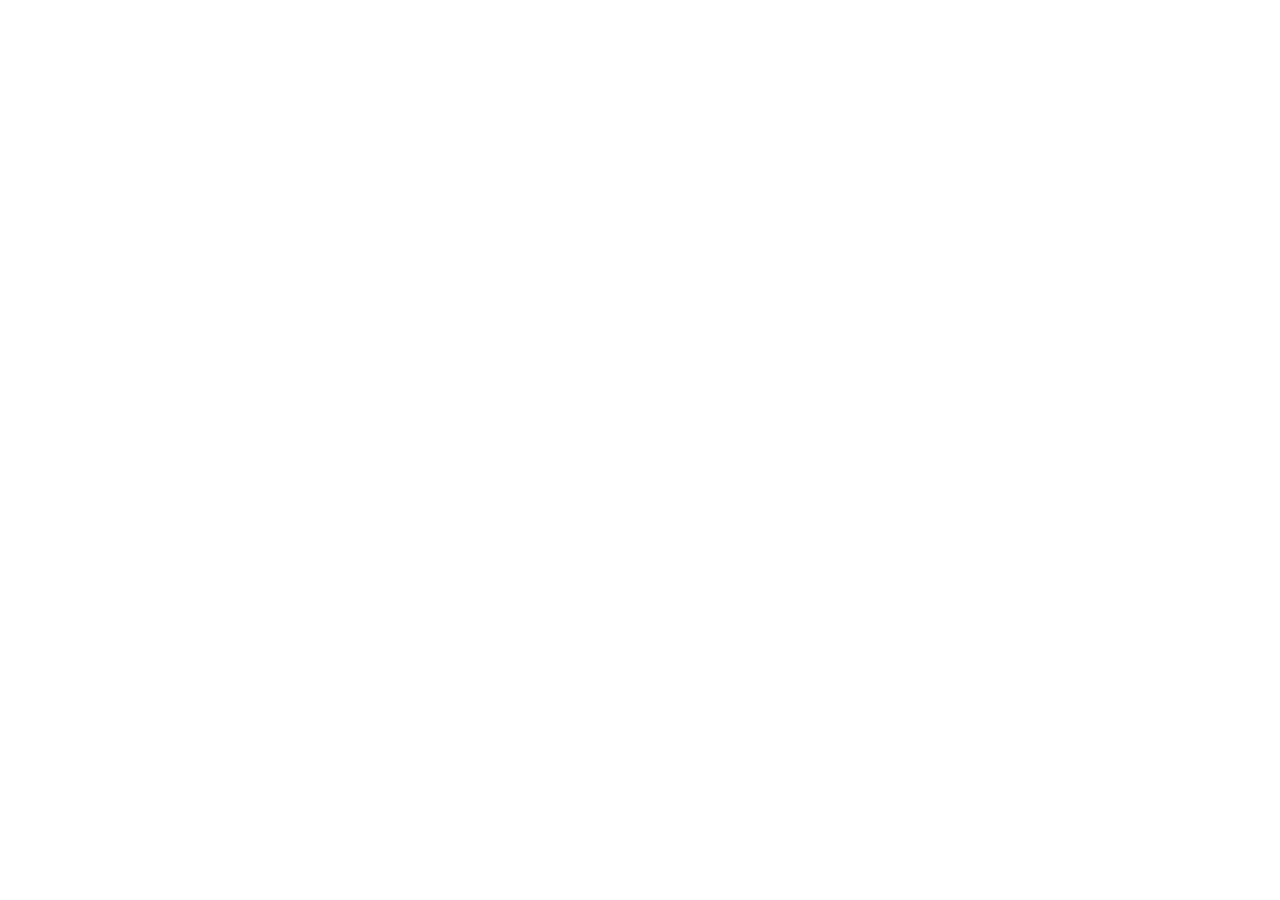
==== index.html @ 34cb283c "variable for resume" ====
<!DOCTYPE HTML>
<html>
	<head>
	<meta charset="utf-8">
	<meta http-equiv="X-UA-Compatible" content="IE=edge">
	<title>belalzahran.com</title>
	<meta name="viewport" content="width=device-width, initial-scale=1">
	<meta name="description" content="Free HTML5 Website Template by freehtml5.co" />
	<meta name="keywords" content="free website templates, free html5, free template, free bootstrap, free website template, html5, css3, mobile first, responsive" />
	<meta name="author" content="freehtml5.co" />


	<meta property="og:title" content=""/>
	<meta property="og:image" content=""/>
	<meta property="og:url" content=""/>
	<meta property="og:site_name" content=""/>
	<meta property="og:description" content=""/>
	<meta name="twitter:title" content="" />
	<meta name="twitter:image" content="" />
	<meta name="twitter:url" content="" />
	<meta name="twitter:card" content="" />

	<!-- <link href="https://fonts.googleapis.com/css?family=Work+Sans:300,400,500,700,800" rel="stylesheet">	 -->
	<link href="https://fonts.googleapis.com/css?family=Inconsolata:400,700" rel="stylesheet">
	
	<!-- Animate.css -->
	<link rel="stylesheet" href="css/animate.css">
	<!-- Icomoon Icon Fonts-->
	<link rel="stylesheet" href="css/icomoon.css">
	<!-- Bootstrap  -->
	<link rel="stylesheet" href="css/bootstrap.css">
	<!-- Flexslider  -->
	<link rel="stylesheet" href="css/flexslider.css">

	<!-- Theme style  -->
	<link rel="stylesheet" href="css/style.css">

	<!-- Modernizr JS -->
	<script src="js/modernizr-2.6.2.min.js"></script>
	<!-- FOR IE9 below -->
	<!--[if lt IE 9]>
	<script src="js/respond.min.js"></script>
	<![endif]-->

	</head>
	<body>
		
	<div class="fh5co-loader"></div>
	
	<div id="page">
	<nav class="fh5co-nav" role="navigation">
		<div class="top-menu">
			<div class="container">
				<div class="row">
					<div class="col-xs-2">
						<div id="fh5co-logo"><a href="index.html">belalzahran<span>.</span>com</a></div>
					</div>
					<div class="col-xs-10 text-right menu-1">
						<ul>
							<li class="active"><a href="index.html">Home</a></li>
							<li class="has-dropdown">
								<a href="#">Projects</a>
								<ul class="dropdown">
									<li><a href="kumonStudentTracker.html">Kumon Student Tracker</a></li>
									<li><a href="MedicineDispenser.html">Medication Dispenser</a></li>
									<li><a href="vinflash.html">Vehicle VIN Flasher</a></li>
									<li><a href="circuits.html">Breadboard Circuits</a></li>
								</ul>
							</li>



							<li><a href="Experience.html">Experience</a></li>
							<li><a href="contact.html">Contact</a></li>
							<li class="btn-cta"><a id="resume-link" href="#" target="_blank"><span>Resume</span></a></li>

								<script>
									// Dynamically set the resume link
									document.getElementById('resume-link').href = resumeLink;
								</script>
						</ul>
					</div>
				</div>
				
			</div>
		</div>
	</nav>

	<header id="fh5co-header" class="fh5co-cover js-fullheight" role="banner">
		<div class="overlay"></div>
		<div class="container">
		    <div class="row">
			<div class="col-md-8 col-md-offset-2 text-center">
			    <div class="display-t js-fullheight">
				<div class="display-tc js-fullheight animate-box" data-animate-effect="fadeIn">
				    <h1>Explore My Projects</h1>
				    <h2>Click on a photo to learn more about some of my favorite projects</h2>
				    <div class="project-grid">
					<div class="project-item">
					    <a href="kumonStudentTracker.html">
						<img src="data/Kumon/titleKumonTracker.jpg" alt="Kumon Student Tracker" class="img-responsive">
						<h3>Kumon Student Tracker</h3>
					    </a>
					</div>
					<div class="project-item">
					    <a href="MedicineDispenser.html">
						<img src="data/Medicine/4.jpg" alt="Medicine Dispenser" class="img-responsive">
						<h3>Medicine Dispenser</h3>
					    </a>
					</div>
					<div class="project-item">
					    <a href="vinflash.html">
						<img src="data/VIN/titleVinFlash.jpg" alt="VIN Flasher" class="img-responsive">
						<h3>Vehicle VIN Flasher</h3>
					    </a>
					</div>
					<div class="project-item empty-item">
					    <!-- Empty item to maintain grid structure -->
					</div>
				    </div>
				</div>
			    </div>
			</div>
		    </div>
		</div>
	    </header>
	    
	    <style>
	    .project-grid {
		display: flex;
		flex-wrap: wrap;
		justify-content: center;
		gap: 20px;
		margin-top: 30px;
	    }
	    
	    .project-item {
		width: 200px;
		text-align: center;
	    }
	    
	    .project-item img {
		max-width: 100%;
		border-radius: 8px;
		transition: transform 0.3s ease-in-out;
	    }
	    
	    .project-item h3 {
		margin-top: 10px;
		font-size: 16px;
	    }
	    
	    .project-item a {
		text-decoration: none;
		color: #fff;
	    }
	    
	    .project-item img:hover {
		transform: scale(1.05);
	    }

	    /* Hide content of the empty item */
	    .empty-item {
		visibility: hidden;
	    }
	    </style>

<style>
	.project-grid {
	    display: flex;
	    flex-wrap: wrap;
	    justify-content: center;
	    gap: 20px;
	    margin-top: 30px;
	}
	
	.project-item {
	    width: 200px;
	    text-align: center;
	}
	
	.project-item img {
	    max-width: 100%;
	    border-radius: 8px;
	    transition: transform 0.3s ease-in-out;
	}
	
	.project-item h3 {
	    margin-top: 10px;
	    font-size: 16px;
	}
	
	.project-item a {
	    text-decoration: none;
	    color: #fff;
	}
	
	.project-item img:hover {
	    transform: scale(1.05);
	}
	
	/* Hide content of the empty item */
	.empty-item {
	    visibility: hidden;
	}
	
	/* Media query for mobile devices */
	@media (max-width: 767px) {
	    .project-grid {
		flex-direction: column;
		align-items: center;
	    }
	
	    .project-item {
		width: 80%;
		margin-bottom: 20px;
	    }
	
	    .project-item h3 {
		font-size: 18px;
	    }
	
	    .empty-item {
		display: none; /* Hide the empty item completely on mobile */
	    }
	}
	
	/* Media query for tablets */
	@media (min-width: 768px) and (max-width: 1024px) {
	    .project-item {
		width: 45%;
	    }
	}
	</style>
	
	
	</div>

	<div class="gototop js-top">
		<a href="#" class="js-gotop"><i class="icon-arrow-up22"></i></a>
	</div>
	
	<!-- jQuery -->
	<script src="js/jquery.min.js"></script>
	<!-- jQuery Easing -->
	<script src="js/jquery.easing.1.3.js"></script>
	<!-- Bootstrap -->
	<script src="js/bootstrap.min.js"></script>
	<!-- Waypoints -->
	<script src="js/jquery.waypoints.min.js"></script>
	<!-- Flexslider -->
	<script src="js/jquery.flexslider-min.js"></script>
	<!-- Main -->
	<script src="js/main.js"></script>

	</body>
</html>
---- css/style.css ----
@font-face {
  font-family: 'icomoon';
  src: url("../fonts/icomoon/icomoon.eot?srf3rx");
  src: url("../fonts/icomoon/icomoon.eot?srf3rx#iefix") format("embedded-opentype"), url("../fonts/icomoon/icomoon.ttf?srf3rx") format("truetype"), url("../fonts/icomoon/icomoon.woff?srf3rx") format("woff"), url("../fonts/icomoon/icomoon.svg?srf3rx#icomoon") format("svg");
  font-weight: normal;
  font-style: normal;
}
/* =======================================================
*
* 	Template Style 
*
* ======================================================= */
body {
  font-family: "Inconsolata", Arial, sans-serif;
  font-weight: 400;
  font-size: 18px;
  line-height: 1.7;
  color: #333333;
  background: #fff;
}

#page {
  position: relative;
  overflow-x: hidden;
  width: 100%;
  height: 100%;
  -webkit-transition: 0.5s;
  -o-transition: 0.5s;
  transition: 0.5s;
}
.offcanvas #page {
  overflow: hidden;
  position: absolute;
}
.offcanvas #page:after {
  -webkit-transition: 2s;
  -o-transition: 2s;
  transition: 2s;
  position: absolute;
  top: 0;
  right: 0;
  bottom: 0;
  left: 0;
  z-index: 101;
  background: rgba(0, 0, 0, 0.7);
  content: "";
}

a {
  color: #DD356E;
  -webkit-transition: 0.5s;
  -o-transition: 0.5s;
  transition: 0.5s;
}
a:hover, a:active, a:focus {
  color: #DD356E;
  outline: none;
  text-decoration: none;
}

p {
  margin-bottom: 30px;
}

h1, h2, h3, h4, h5, h6, figure {
  color: #000;
  font-family: "Inconsolata", Arial, sans-serif;
  font-weight: 400;
  margin: 0 0 20px 0;
}

::-webkit-selection {
  color: #fff;
  background: #DD356E;
}

::-moz-selection {
  color: #fff;
  background: #DD356E;
}

::selection {
  color: #fff;
  background: #DD356E;
}

.fh5co-nav {
  background: #fff;
}
.fh5co-nav .top-menu {
  padding: 28px 0;
}
.fh5co-nav #fh5co-logo {
  font-size: 32px;
  margin: 0;
  padding: 0;
  text-transform: uppercase;
  font-weight: 700;
  font-family: "Inconsolata", Arial, sans-serif;
}
.fh5co-nav #fh5co-logo a span {
  color: #DD356E;
}
.fh5co-nav a {
  padding: 5px 10px;
  color: #000;
}
@media screen and (max-width: 768px) {
  .fh5co-nav .menu-1 {
    display: none;
  }
}
.fh5co-nav ul {
  padding: 0;
  margin: 5px 0 0 0;
}
.fh5co-nav ul li {
  padding: 0;
  margin: 0;
  list-style: none;
  display: inline;
}
.fh5co-nav ul li a {
  font-size: 18px;
  padding: 30px 15px;
  color: rgba(0, 0, 0, 0.7);
  -webkit-transition: 0.5s;
  -o-transition: 0.5s;
  transition: 0.5s;
}
.fh5co-nav ul li a:hover, .fh5co-nav ul li a:focus, .fh5co-nav ul li a:active {
  color: black;
}
.fh5co-nav ul li.has-dropdown {
  position: relative;
}
.fh5co-nav ul li.has-dropdown .dropdown {
  width: 140px;
  -webkit-box-shadow: 0px 14px 33px -9px rgba(0, 0, 0, 0.75);
  -moz-box-shadow: 0px 14px 33px -9px rgba(0, 0, 0, 0.75);
  box-shadow: 0px 14px 33px -9px rgba(0, 0, 0, 0.75);
  z-index: 1002;
  visibility: hidden;
  opacity: 0;
  position: absolute;
  top: 40px;
  left: 0;
  text-align: left;
  background: #000;
  padding: 20px;
  -webkit-border-radius: 4px;
  -moz-border-radius: 4px;
  -ms-border-radius: 4px;
  border-radius: 4px;
  -webkit-transition: 0s;
  -o-transition: 0s;
  transition: 0s;
}
.fh5co-nav ul li.has-dropdown .dropdown:before {
  bottom: 100%;
  left: 40px;
  border: solid transparent;
  content: " ";
  height: 0;
  width: 0;
  position: absolute;
  pointer-events: none;
  border-bottom-color: #000;
  border-width: 8px;
  margin-left: -8px;
}
.fh5co-nav ul li.has-dropdown .dropdown li {
  display: block;
  margin-bottom: 7px;
}
.fh5co-nav ul li.has-dropdown .dropdown li:last-child {
  margin-bottom: 0;
}
.fh5co-nav ul li.has-dropdown .dropdown li a {
  padding: 2px 0;
  display: block;
  color: #999999;
  line-height: 1.2;
  text-transform: none;
  font-size: 13px;
  letter-spacing: 0;
}
.fh5co-nav ul li.has-dropdown .dropdown li a:hover {
  color: #fff;
}
.fh5co-nav ul li.has-dropdown:hover a, .fh5co-nav ul li.has-dropdown:focus a {
  color: #000;
}
.fh5co-nav ul li.btn-cta a {
  padding: 30px 0px !important;
  color: #fff;
}
.fh5co-nav ul li.btn-cta a span {
  background: #dd356e;
  padding: 4px 10px;
  display: -moz-inline-stack;
  display: inline-block;
  zoom: 1;
  *display: inline;
  -webkit-transition: 0.3s;
  -o-transition: 0.3s;
  transition: 0.3s;
  -webkit-border-radius: 100px;
  -moz-border-radius: 100px;
  -ms-border-radius: 100px;
  border-radius: 100px;
}
.fh5co-nav ul li.btn-cta a:hover span {
  -webkit-box-shadow: 0px 14px 20px -9px rgba(0, 0, 0, 0.75);
  -moz-box-shadow: 0px 14px 20px -9px rgba(0, 0, 0, 0.75);
  box-shadow: 0px 14px 20px -9px rgba(0, 0, 0, 0.75);
}
.fh5co-nav ul li.active > a {
  color: #000 !important;
  position: relative;
}
.fh5co-nav ul li.active > a:after {
  position: absolute;
  bottom: 25px;
  left: 0;
  right: 0;
  content: '';
  width: 30px;
  height: 2px;
  background: #DD356E;
  margin: 0 auto;
}

#fh5co-counter,
.fh5co-bg,
.product {
  background-size: cover;
  background-position: top center;
  background-repeat: no-repeat;
  position: relative;
}

.fh5co-video {
  overflow: hidden;
}
@media screen and (max-width: 992px) {
  .fh5co-video {
    height: 450px;
  }
}
.fh5co-video a {
  z-index: 1001;
  position: absolute;
  top: 50%;
  left: 50%;
  margin-top: -45px;
  margin-left: -45px;
  width: 90px;
  height: 90px;
  display: table;
  text-align: center;
  background: #fff;
  -webkit-box-shadow: 0px 14px 30px -15px rgba(0, 0, 0, 0.75);
  -moz-box-shadow: 0px 14px 30px -15px rgba(0, 0, 0, 0.75);
  -ms-box-shadow: 0px 14px 30px -15px rgba(0, 0, 0, 0.75);
  -o-box-shadow: 0px 14px 30px -15px rgba(0, 0, 0, 0.75);
  box-shadow: 0px 14px 30px -15px rgba(0, 0, 0, 0.75);
  -webkit-border-radius: 50%;
  -moz-border-radius: 50%;
  -ms-border-radius: 50%;
  border-radius: 50%;
}
.fh5co-video a i {
  text-align: center;
  display: table-cell;
  vertical-align: middle;
  font-size: 40px;
}
.fh5co-video .overlay {
  position: absolute;
  top: 0;
  left: 0;
  right: 0;
  bottom: 0;
  background: rgba(0, 0, 0, 0.3);
  -webkit-transition: 0.5s;
  -o-transition: 0.5s;
  transition: 0.5s;
}
.fh5co-video:hover .overlay {
  background: rgba(0, 0, 0, 0.7);
}
.fh5co-video:hover a {
  -webkit-transform: scale(1.1);
  -moz-transform: scale(1.1);
  -ms-transform: scale(1.1);
  -o-transform: scale(1.1);
  transform: scale(1.1);
}

#fh5co-header .display-tc,
.fh5co-cover .display-tc {
  display: table-cell !important;
  vertical-align: middle;
}
#fh5co-header .display-tc h1, #fh5co-header .display-tc h2,
.fh5co-cover .display-tc h1,
.fh5co-cover .display-tc h2 {
  margin: 0;
  padding: 0;
  color: black;
}
#fh5co-header .display-tc h1,
.fh5co-cover .display-tc h1 {
  margin-bottom: 20px;
  font-size: 54px;
  line-height: 1.3;
  font-weight: 300;
}
@media screen and (max-width: 768px) {
  #fh5co-header .display-tc h1,
  .fh5co-cover .display-tc h1 {
    font-size: 30px;
  }
}
#fh5co-header .display-tc h2,
.fh5co-cover .display-tc h2 {
  font-size: 20px;
  line-height: 1.5;
  margin-bottom: 30px;
}
#fh5co-header .display-tc .btn,
.fh5co-cover .display-tc .btn {
  padding: 15px 30px;
  color: #fff;
  border: none !important;
  font-size: 18px;
}
@media screen and (max-width: 768px) {
  #fh5co-header .display-tc .btn,
  .fh5co-cover .display-tc .btn {
    width: 80%;
    margin: 0 auto;
  }
}
#fh5co-header .display-tc .btn.btn-learn,
.fh5co-cover .display-tc .btn.btn-learn {
  background: #fee856;
  border: none;
  color: #000 !important;
}
#fh5co-header .display-tc .btn.btn-learn:hover, #fh5co-header .display-tc .btn.btn-learn:focus,
.fh5co-cover .display-tc .btn.btn-learn:hover,
.fh5co-cover .display-tc .btn.btn-learn:focus {
  background: rgba(254, 232, 86, 0.9) !important;
  color: #000 !important;
}
#fh5co-header .display-tc .btn:hover, #fh5co-header .display-tc .btn:focus,
.fh5co-cover .display-tc .btn:hover,
.fh5co-cover .display-tc .btn:focus {
  color: #fff !important;
}
#fh5co-header .display-tc .btn.btn-demo,
.fh5co-cover .display-tc .btn.btn-demo {
  background: #dd356e;
  border: none;
}
#fh5co-header .display-tc .btn.btn-demo:hover, #fh5co-header .display-tc .btn.btn-demo:focus,
.fh5co-cover .display-tc .btn.btn-demo:hover,
.fh5co-cover .display-tc .btn.btn-demo:focus {
  background: rgba(221, 53, 110, 0.9) !important;
  color: #fff !important;
}
#fh5co-header .display-tc .btn:hover,
.fh5co-cover .display-tc .btn:hover {
  background: #DD356E !important;
  -webkit-box-shadow: 0px 14px 30px -15px rgba(0, 0, 0, 0.75) !important;
  -moz-box-shadow: 0px 14px 30px -15px rgba(0, 0, 0, 0.75) !important;
  box-shadow: 0px 14px 30px -15px rgba(0, 0, 0, 0.75) !important;
}
#fh5co-header .display-tc .form-inline .form-group,
.fh5co-cover .display-tc .form-inline .form-group {
  width: 100% !important;
  margin-bottom: 10px;
}
#fh5co-header .display-tc .form-inline .form-group .form-control,
.fh5co-cover .display-tc .form-inline .form-group .form-control {
  width: 100%;
  background: #fff;
  border: none;
}

#fh5co-features {
  background: #FEE856;
}
#fh5co-features .services-padding {
  padding: 7em 0;
}
#fh5co-features .feature-left {
  margin-bottom: 40px;
  float: left;
}
@media screen and (max-width: 992px) {
  #fh5co-features .feature-left {
    margin-bottom: 30px;
  }
}
#fh5co-features .feature-left .icon i {
  font-size: 30px;
  color: #1a1a1a !important;
}
#fh5co-features .feature-left .icon {
  display: table;
  float: left;
  text-align: center;
  width: 60px;
  height: 60px;
  background: #fff;
  -webkit-border-radius: 50%;
  -moz-border-radius: 50%;
  -ms-border-radius: 50%;
  border-radius: 50%;
}
#fh5co-features .feature-left .icon i {
  display: table-cell;
  vertical-align: middle;
  height: 60px;
  color: #DD356E !important;
}
#fh5co-features .feature-left .feature-copy {
  float: right;
  width: 78%;
}
@media screen and (max-width: 768px) {
  #fh5co-features .feature-left .feature-copy {
    width: 84%;
  }
}
@media screen and (max-width: 480px) {
  #fh5co-features .feature-left .feature-copy {
    width: 70%;
  }
}
#fh5co-features .feature-left h3 {
  font-size: 24px;
  font-weight: 400;
}
#fh5co-features .feature-left p {
  font-size: 15px;
}
#fh5co-features .feature-left p:last-child {
  margin-bottom: 0;
}
#fh5co-features .feature-left p a {
  color: #000 !important;
}
#fh5co-features .ipad-bg {
  background-size: cover;
  background-position: top center;
  background-repeat: no-repeat;
  position: relative;
  height: 430px;
}
@media screen and (max-width: 768px) {
  #fh5co-features .ipad-bg {
    height: 210px;
  }
}
@media screen and (max-width: 480px) {
  #fh5co-features .ipad-bg {
    display: none;
  }
}

#fh5co-wireframe {
  border: none !important;
}
#fh5co-wireframe blockquote {
  border: none;
  padding: 0;
  font-weight: bold;
}

.user-frame {
  width: 90%;
  padding: 3em;
  -webkit-box-shadow: 0px 0px 24px 0px rgba(0, 0, 0, 0.13);
  -moz-box-shadow: 0px 0px 24px 0px rgba(0, 0, 0, 0.13);
  box-shadow: 0px 0px 24px 0px rgba(0, 0, 0, 0.13);
}
@media screen and (max-width: 768px) {
  .user-frame {
    width: 100%;
    margin-bottom: 3em;
  }
}
.user-frame h3 {
  line-height: 34px;
}
.user-frame p {
  color: rgba(0, 0, 0, 0.6);
}
.user-frame span {
  font-weight: bold;
}
.user-frame small {
  color: #2A528A;
}

#fh5co-slider {
  background: #2A528A;
}
#fh5co-slider .heading h2, #fh5co-slider .heading p {
  color: #fff;
}
#fh5co-slider .heading h2 {
  font-size: 40px;
}
#fh5co-slider .heading p {
  font-style: 22px;
}

#fh5co-hero {
  height: 500px !important;
  background: url(../images/loader.gif) no-repeat center center;
}
#fh5co-hero .btn {
  font-size: 24px;
}
#fh5co-hero .btn.btn-primary {
  padding: 14px 30px !important;
}
#fh5co-hero .flexslider {
  border: none;
  z-index: 1;
  margin-bottom: 0;
}
#fh5co-hero .flexslider .slides {
  position: relative;
}
#fh5co-hero .flexslider .slides li {
  background-repeat: no-repeat;
  background-size: cover;
  background-position: top center;
  height: 600px !important;
  position: relative;
  -webkit-border-radius: 4px;
  -moz-border-radius: 4px;
  -ms-border-radius: 4px;
  border-radius: 4px;
}
#fh5co-hero .flexslider .flex-control-nav {
  top: -30px !important;
  z-index: 1000;
  right: 0;
  float: right;
  width: auto;
}
#fh5co-hero .flexslider .flex-control-nav li {
  margin-bottom: 10px;
}
#fh5co-hero .flexslider .flex-control-nav li a {
  background: rgba(255, 255, 255, 0.3);
  box-shadow: none;
  width: 12px;
  height: 12px;
  cursor: pointer;
}
#fh5co-hero .flexslider .flex-control-nav li a.flex-active {
  cursor: pointer;
  background: transparent;
  border: 1px solid #fff;
}
#fh5co-hero .flexslider .flex-direction-nav {
  display: none;
}
#fh5co-hero .flexslider .slider-text-bg .desc {
  margin-top: 9em;
  padding: 2em;
  background: #FEE856;
  -webkit-box-shadow: 0px 21px 24px 0px rgba(0, 0, 0, 0.13);
  -moz-box-shadow: 0px 21px 24px 0px rgba(0, 0, 0, 0.13);
  box-shadow: 0px 21px 24px 0px rgba(0, 0, 0, 0.13);
  -webkit-border-radius: 10px;
  -moz-border-radius: 10px;
  -ms-border-radius: 10px;
  border-radius: 10px;
}
@media screen and (max-width: 768px) {
  #fh5co-hero .flexslider .slider-text-bg .desc p {
    display: none;
  }
}
#fh5co-hero .flexslider .slider-text,
#fh5co-hero .flexslider .slider-text-bg {
  display: table;
  opacity: 0;
  height: 600px;
  z-index: 9;
}
#fh5co-hero .flexslider .slider-text > .slider-text-inner,
#fh5co-hero .flexslider .slider-text-bg > .slider-text-inner {
  display: table-cell;
  vertical-align: middle;
  min-height: 500px;
}

.fh5co-bg-section {
  background: rgba(221, 53, 110, 0.03);
}

#fh5co-slider,
#fh5co-about,
#fh5co-wireframe,
#fh5co-started,
#fh5co-portfolio,
#fh5co-blog,
#fh5co-content-section,
#fh5co-contact,
#fh5co-footer {
  padding: 7em 0;
  clear: both;
}
@media screen and (max-width: 768px) {
  #fh5co-slider,
  #fh5co-about,
  #fh5co-wireframe,
  #fh5co-started,
  #fh5co-portfolio,
  #fh5co-blog,
  #fh5co-content-section,
  #fh5co-contact,
  #fh5co-footer {
    padding: 3em 0;
  }
}

#fh5co-content {
  border-bottom: 2px solid rgba(221, 53, 110, 0.1);
}

#fh5co-started {
  border-bottom: none;
}

.fh5co-social-icons {
  margin: 0;
  padding: 0;
}
.fh5co-social-icons li {
  margin: 0;
  padding: 0;
  list-style: none;
  display: -moz-inline-stack;
  display: inline-block;
  zoom: 1;
  *display: inline;
}
.fh5co-social-icons li a {
  display: -moz-inline-stack;
  display: inline-block;
  zoom: 1;
  *display: inline;
  color: #DD356E;
  padding-left: 10px;
  padding-right: 10px;
}
.fh5co-social-icons li a i {
  font-size: 20px;
}

.fh5co-heading {
  margin-bottom: 5em;
}
.fh5co-heading.fh5co-heading-sm {
  margin-bottom: 2em;
}
.fh5co-heading h2 {
  font-size: 40px;
  margin-bottom: 20px;
  line-height: 1.5;
  color: #000;
}
.fh5co-heading p {
  font-size: 18px;
  line-height: 1.5;
  color: #828282;
}
.fh5co-heading span {
  display: block;
  margin-bottom: 10px;
  text-transform: uppercase;
  font-size: 12px;
  letter-spacing: 2px;
}

#fh5co-started {
  background-size: cover;
  background-position: center center;
  background-repeat: no-repeat;
  position: relative;
  float: left;
  width: 100%;
}
#fh5co-started .overlay {
  z-index: 0;
  position: absolute;
  bottom: 0;
  top: 0;
  left: 0;
  right: 0;
  background: #dd356e;
}
#fh5co-started .fh5co-heading {
  margin-bottom: 0;
}
#fh5co-started .fh5co-heading h2 {
  color: #fff;
  margin-bottom: 20px !important;
}
#fh5co-started .fh5co-heading p {
  color: rgba(255, 255, 255, 0.8);
}
#fh5co-started .btn {
  height: 54px;
  border: none !important;
  background: #fff;
  color: #DD356E;
  font-size: 16px;
  text-transform: uppercase;
  font-weight: 400;
  padding-left: 50px;
  padding-right: 50px;
}

.member {
  width: 100%;
  float: left;
}
.member .author {
  background-size: cover;
  background-position: center center;
  background-repeat: no-repeat;
  position: relative;
  height: 400px;
}
.member .desc {
  width: 80%;
  margin: 0 auto;
  margin-top: 4em;
}
.member .desc h3 {
  margin-bottom: 10px;
}
.member .desc span {
  display: block;
  margin-bottom: 20px;
  font-size: 14px;
  color: rgba(0, 0, 0, 0.3);
}

.fh5co-blog {
  width: 100%;
  float: left;
  margin-bottom: 40px;
}
@media screen and (max-width: 768px) {
  .fh5co-blog {
    width: 100%;
  }
}
.fh5co-blog .blog-bg {
  display: block;
  width: 100%;
  background-size: cover;
  background-position: center center;
  background-repeat: no-repeat;
  position: relative;
  height: 300px;
}
@media screen and (max-width: 768px) {
  .fh5co-blog .blog-bg {
    height: 400px;
  }
}
.fh5co-blog .blog-text {
  margin-bottom: 30px;
  position: relative;
  width: 100%;
  padding: 30px;
  float: left;
  background: #fff;
  -webkit-box-shadow: 0px 2px 5px 0px rgba(0, 0, 0, 0.06);
  -moz-box-shadow: 0px 2px 5px 0px rgba(0, 0, 0, 0.06);
  box-shadow: 0px 2px 5px 0px rgba(0, 0, 0, 0.06);
  -webkit-transition: 0.3s;
  -o-transition: 0.3s;
  transition: 0.3s;
}
.fh5co-blog .blog-text span {
  display: inline-block;
  margin-bottom: 20px;
  font-size: 14px !important;
  color: rgba(0, 0, 0, 0.3);
}
.fh5co-blog .blog-text .stuff {
  margin: 0;
  padding: 0;
  border-top: 1px solid rgba(0, 0, 0, 0.05);
  padding-top: 20px;
}
.fh5co-blog .blog-text .stuff li {
  list-style: none;
  display: inline-block;
  margin-left: 10px;
}
.fh5co-blog .blog-text .stuff li:first-child {
  margin-left: 0;
}
.fh5co-blog .blog-text .stuff li:last-child {
  float: right;
}
.fh5co-blog .blog-text .stuff li:last-child i {
  padding-right: 0;
  padding-left: 10px;
}
.fh5co-blog .blog-text .stuff li i {
  font-size: 14px;
  padding-right: 5px;
}
.fh5co-blog .blog-text h3 {
  font-size: 24px;
  margin-bottom: 20px;
  line-height: 1.5;
}
.fh5co-blog .blog-text h3 a {
  color: black;
}

.fh5co-portfolio {
  width: 100%;
  float: left;
  margin-bottom: 40px;
}
.fh5co-portfolio > a {
  width: 100%;
  float: left;
  -webkit-box-shadow: 0px 2px 5px 0px rgba(0, 0, 0, 0.06);
  -moz-box-shadow: 0px 2px 5px 0px rgba(0, 0, 0, 0.06);
  box-shadow: 0px 2px 5px 0px rgba(0, 0, 0, 0.06);
}
.fh5co-portfolio > a:hover {
  webkit-box-shadow: 0px 8px 16px -4px rgba(0, 0, 0, 0.13);
  -moz-box-shadow: 0px 8px 16px -4px rgba(0, 0, 0, 0.13);
  box-shadow: 0px 8px 16px -4px rgba(0, 0, 0, 0.13);
}
.fh5co-portfolio .portfolio-entry {
  width: 100%;
  float: left;
  background-size: cover;
  background-position: center center;
  background-repeat: no-repeat;
  position: relative;
  height: 300px;
}
@media screen and (max-width: 768px) {
  .fh5co-portfolio .portfolio-entry {
    height: 400px;
  }
}
.fh5co-portfolio .portfolio-text {
  width: 100%;
  float: left;
  padding: 20px;
}
.fh5co-portfolio .portfolio-text .stuff {
  margin: 0;
  padding: 0;
  border-top: 1px solid rgba(0, 0, 0, 0.05);
  padding-top: 20px;
}
.fh5co-portfolio .portfolio-text .stuff li {
  list-style: none;
  display: inline-block;
  margin-left: 10px;
  color: rgba(0, 0, 0, 0.3);
}
.fh5co-portfolio .portfolio-text .stuff li:first-child {
  margin-left: 0;
}
.fh5co-portfolio .portfolio-text .stuff li:last-child {
  float: right;
}
.fh5co-portfolio .portfolio-text .stuff li i {
  font-size: 14px;
  padding-right: 5px;
}

.fh5co-team {
  position: relative;
  background: #fff;
  padding: 30px;
  border-radius: 5px;
  margin-bottom: 30px;
  -webkit-box-shadow: 0px 2px 5px 0px rgba(0, 0, 0, 0.06);
  -moz-box-shadow: 0px 2px 5px 0px rgba(0, 0, 0, 0.06);
  box-shadow: 0px 2px 5px 0px rgba(0, 0, 0, 0.06);
}
@media screen and (max-width: 768px) {
  .fh5co-team {
    border-right: 0;
    margin-bottom: 80px;
  }
}
.fh5co-team h2 {
  font-size: 16px;
  letter-spacing: 2px;
  text-transform: uppercase;
  font-weight: bold;
  margin-bottom: 50px;
}
.fh5co-team figure {
  position: relative;
  top: 0px;
  background-size: cover;
  margin-bottom: 20px;
}
.fh5co-team figure img {
  width: 150px;
  height: 150px;
  border: 10px solid #fff;
  background-size: cover;
  -webkit-border-radius: 50%;
  -moz-border-radius: 50%;
  -ms-border-radius: 50%;
  border-radius: 50%;
}
.fh5co-team > div {
  padding: 30px 30px 0 30px;
}
.fh5co-team > div h3 {
  margin-bottom: 0;
  font-size: 20px;
  color: #DD356E;
}
.fh5co-team > div .position {
  color: #d9d9d9;
  margin-bottom: 30px;
}
.fh5co-team > div,
.fh5co-team blockquote {
  border: none;
  padding: 0;
  margin-bottom: 20px;
}
.fh5co-team > div p,
.fh5co-team blockquote p {
  font-size: 16px;
  line-height: 1.5;
  color: #555555;
}
.fh5co-team span {
  color: #b3b3b3;
}

#fh5co-footer .fh5co-footer-links {
  padding: 0;
  margin: 0;
}
@media screen and (max-width: 768px) {
  #fh5co-footer .fh5co-footer-links {
    margin-bottom: 30px;
  }
}
#fh5co-footer .fh5co-footer-links li {
  padding: 0;
  margin: 0;
  list-style: none;
}
#fh5co-footer .fh5co-footer-links li a {
  color: rgba(0, 0, 0, 0.5);
  text-decoration: none;
}
#fh5co-footer .fh5co-footer-links li a:hover {
  text-decoration: underline;
}
#fh5co-footer .fh5co-widget {
  margin-bottom: 30px;
}
@media screen and (max-width: 768px) {
  #fh5co-footer .fh5co-widget {
    text-align: left;
  }
}
#fh5co-footer .fh5co-widget h4 {
  margin-bottom: 30px;
  font-size: 20px;
}
#fh5co-footer .copyright .block {
  display: block;
}

.contact-info {
  margin-bottom: 4em;
  padding: 0;
}
.contact-info li {
  list-style: none;
  margin: 0 0 20px 0;
  position: relative;
  padding-left: 40px;
  color: #000;
}
.contact-info li i {
  position: absolute;
  top: .3em;
  left: 0;
  font-size: 22px;
  color: rgba(0, 0, 0, 0.3);
}
.contact-info li a {
  color: #000;
}

.form-control {
  -webkit-box-shadow: none;
  -moz-box-shadow: none;
  -ms-box-shadow: none;
  -o-box-shadow: none;
  box-shadow: none;
  border: none;
  border: 2px solid rgba(0, 0, 0, 0.1);
  font-size: 18px;
  font-weight: 300;
  -webkit-border-radius: 4px;
  -moz-border-radius: 4px;
  -ms-border-radius: 4px;
  border-radius: 4px;
}
.form-control:focus, .form-control:active {
  box-shadow: none;
  border: 2px solid rgba(0, 0, 0, 0.8);
}

input[type="text"] {
  height: 50px;
}

.form-group {
  margin-bottom: 30px;
}

#fh5co-offcanvas {
  position: absolute;
  z-index: 1901;
  width: 270px;
  background: black;
  top: 0;
  right: 0;
  top: 0;
  bottom: 0;
  padding: 75px 40px 40px 40px;
  overflow-y: auto;
  display: none;
  -moz-transform: translateX(270px);
  -webkit-transform: translateX(270px);
  -ms-transform: translateX(270px);
  -o-transform: translateX(270px);
  transform: translateX(270px);
  -webkit-transition: 0.5s;
  -o-transition: 0.5s;
  transition: 0.5s;
}
@media screen and (max-width: 768px) {
  #fh5co-offcanvas {
    display: block;
  }
}
.offcanvas #fh5co-offcanvas {
  -moz-transform: translateX(0px);
  -webkit-transform: translateX(0px);
  -ms-transform: translateX(0px);
  -o-transform: translateX(0px);
  transform: translateX(0px);
}
#fh5co-offcanvas a {
  color: rgba(255, 255, 255, 0.5);
}
#fh5co-offcanvas a:hover {
  color: rgba(255, 255, 255, 0.8);
}
#fh5co-offcanvas ul {
  padding: 0;
  margin: 0;
}
#fh5co-offcanvas ul li {
  padding: 0;
  margin: 0;
  list-style: none;
}
#fh5co-offcanvas ul li > ul {
  padding-left: 20px;
  display: none;
}
#fh5co-offcanvas ul li.offcanvas-has-dropdown > a {
  display: block;
  position: relative;
}
#fh5co-offcanvas ul li.offcanvas-has-dropdown > a:after {
  position: absolute;
  right: 0px;
  font-family: 'icomoon';
  speak: none;
  font-style: normal;
  font-weight: normal;
  font-variant: normal;
  text-transform: none;
  line-height: 1;
  /* Better Font Rendering =========== */
  -webkit-font-smoothing: antialiased;
  -moz-osx-font-smoothing: grayscale;
  content: "\ebfc";
  font-size: 20px;
  color: rgba(255, 255, 255, 0.2);
  -webkit-transition: 0.5s;
  -o-transition: 0.5s;
  transition: 0.5s;
}
#fh5co-offcanvas ul li.offcanvas-has-dropdown.active a:after {
  -webkit-transform: rotate(-180deg);
  -moz-transform: rotate(-180deg);
  -ms-transform: rotate(-180deg);
  -o-transform: rotate(-180deg);
  transform: rotate(-180deg);
}

.uppercase {
  font-size: 14px;
  color: #000;
  margin-bottom: 10px;
  font-weight: 700;
  text-transform: uppercase;
}

.gototop {
  position: fixed;
  bottom: 20px;
  right: 20px;
  z-index: 999;
  opacity: 0;
  visibility: hidden;
  -webkit-transition: 0.5s;
  -o-transition: 0.5s;
  transition: 0.5s;
}
.gototop.active {
  opacity: 1;
  visibility: visible;
}
.gototop a {
  width: 50px;
  height: 50px;
  display: table;
  background: rgba(0, 0, 0, 0.5);
  color: #fff;
  text-align: center;
  -webkit-border-radius: 4px;
  -moz-border-radius: 4px;
  -ms-border-radius: 4px;
  border-radius: 4px;
}
.gototop a i {
  height: 50px;
  display: table-cell;
  vertical-align: middle;
}
.gototop a:hover, .gototop a:active, .gototop a:focus {
  text-decoration: none;
  outline: none;
}

.fh5co-nav-toggle {
  width: 25px;
  height: 25px;
  cursor: pointer;
  text-decoration: none;
  top: 25px !important;
}
.fh5co-nav-toggle.active i::before, .fh5co-nav-toggle.active i::after {
  background: #444;
}
.fh5co-nav-toggle:hover, .fh5co-nav-toggle:focus, .fh5co-nav-toggle:active {
  outline: none;
  border-bottom: none !important;
}
.fh5co-nav-toggle i {
  position: relative;
  display: inline-block;
  width: 25px;
  height: 2px;
  color: #252525;
  font: bold 14px/.4 Helvetica;
  text-transform: uppercase;
  text-indent: -55px;
  background: #252525;
  transition: all .2s ease-out;
}
.fh5co-nav-toggle i::before, .fh5co-nav-toggle i::after {
  content: '';
  width: 25px;
  height: 2px;
  background: #252525;
  position: absolute;
  left: 0;
  transition: all .2s ease-out;
}
.fh5co-nav-toggle.fh5co-nav-white > i {
  color: #fff;
  background: #000;
}
.fh5co-nav-toggle.fh5co-nav-white > i::before, .fh5co-nav-toggle.fh5co-nav-white > i::after {
  background: #000;
}

.fh5co-nav-toggle i::before {
  top: -7px;
}

.fh5co-nav-toggle i::after {
  bottom: -7px;
}

.fh5co-nav-toggle:hover i::before {
  top: -10px;
}

.fh5co-nav-toggle:hover i::after {
  bottom: -10px;
}

.fh5co-nav-toggle.active i {
  background: transparent;
}

.fh5co-nav-toggle.active i::before {
  top: 0;
  -webkit-transform: rotateZ(45deg);
  -moz-transform: rotateZ(45deg);
  -ms-transform: rotateZ(45deg);
  -o-transform: rotateZ(45deg);
  transform: rotateZ(45deg);
  background: #fff;
}

.fh5co-nav-toggle.active i::after {
  bottom: 0;
  -webkit-transform: rotateZ(-45deg);
  -moz-transform: rotateZ(-45deg);
  -ms-transform: rotateZ(-45deg);
  -o-transform: rotateZ(-45deg);
  transform: rotateZ(-45deg);
  background: #fff;
}

.fh5co-nav-toggle {
  position: absolute;
  right: 0px;
  top: 65px;
  z-index: 21;
  padding: 6px 0 0 0;
  display: block;
  margin: 0 auto;
  display: none;
  height: 44px;
  width: 44px;
  z-index: 2001;
  border-bottom: none !important;
}
@media screen and (max-width: 768px) {
  .fh5co-nav-toggle {
    display: block;
  }
}

.btn {
  margin-right: 4px;
  margin-bottom: 4px;
  font-family: "Inconsolata", Arial, sans-serif;
  font-size: 16px;
  font-weight: 400;
  -webkit-border-radius: 30px;
  -moz-border-radius: 30px;
  -ms-border-radius: 30px;
  border-radius: 30px;
  -webkit-transition: 0.5s;
  -o-transition: 0.5s;
  transition: 0.5s;
  padding: 8px 20px;
}
.btn.btn-md {
  padding: 8px 20px !important;
}
.btn.btn-lg {
  padding: 18px 36px !important;
}
.btn:hover, .btn:active, .btn:focus {
  box-shadow: none !important;
  outline: none !important;
}

.btn-primary {
  background: #DD356E;
  color: #fff;
  border: 2px solid #DD356E;
}
.btn-primary:hover, .btn-primary:focus, .btn-primary:active {
  background: #e14b7e !important;
  border-color: #e14b7e !important;
}
.btn-primary.btn-outline {
  background: transparent;
  color: #DD356E;
  border: 2px solid #DD356E;
}
.btn-primary.btn-outline:hover, .btn-primary.btn-outline:focus, .btn-primary.btn-outline:active {
  background: #DD356E;
  color: #fff;
}

.btn-success {
  background: #5cb85c;
  color: #fff;
  border: 2px solid #5cb85c;
}
.btn-success:hover, .btn-success:focus, .btn-success:active {
  background: #4cae4c !important;
  border-color: #4cae4c !important;
}
.btn-success.btn-outline {
  background: transparent;
  color: #5cb85c;
  border: 2px solid #5cb85c;
}
.btn-success.btn-outline:hover, .btn-success.btn-outline:focus, .btn-success.btn-outline:active {
  background: #5cb85c;
  color: #fff;
}

.btn-info {
  background: #5bc0de;
  color: #fff;
  border: 2px solid #5bc0de;
}
.btn-info:hover, .btn-info:focus, .btn-info:active {
  background: #46b8da !important;
  border-color: #46b8da !important;
}
.btn-info.btn-outline {
  background: transparent;
  color: #5bc0de;
  border: 2px solid #5bc0de;
}
.btn-info.btn-outline:hover, .btn-info.btn-outline:focus, .btn-info.btn-outline:active {
  background: #5bc0de;
  color: #fff;
}

.btn-warning {
  background: #f0ad4e;
  color: #fff;
  border: 2px solid #f0ad4e;
}
.btn-warning:hover, .btn-warning:focus, .btn-warning:active {
  background: #eea236 !important;
  border-color: #eea236 !important;
}
.btn-warning.btn-outline {
  background: transparent;
  color: #f0ad4e;
  border: 2px solid #f0ad4e;
}
.btn-warning.btn-outline:hover, .btn-warning.btn-outline:focus, .btn-warning.btn-outline:active {
  background: #f0ad4e;
  color: #fff;
}

.btn-danger {
  background: #d9534f;
  color: #fff;
  border: 2px solid #d9534f;
}
.btn-danger:hover, .btn-danger:focus, .btn-danger:active {
  background: #d43f3a !important;
  border-color: #d43f3a !important;
}
.btn-danger.btn-outline {
  background: transparent;
  color: #d9534f;
  border: 2px solid #d9534f;
}
.btn-danger.btn-outline:hover, .btn-danger.btn-outline:focus, .btn-danger.btn-outline:active {
  background: #d9534f;
  color: #fff;
}

.btn-outline {
  background: none;
  border: 2px solid gray;
  font-size: 16px;
  -webkit-transition: 0.3s;
  -o-transition: 0.3s;
  transition: 0.3s;
}
.btn-outline:hover, .btn-outline:focus, .btn-outline:active {
  box-shadow: none;
}

.btn.with-arrow {
  position: relative;
  -webkit-transition: 0.3s;
  -o-transition: 0.3s;
  transition: 0.3s;
}
.btn.with-arrow i {
  visibility: hidden;
  opacity: 0;
  position: absolute;
  right: 0px;
  top: 50%;
  margin-top: -8px;
  -webkit-transition: 0.2s;
  -o-transition: 0.2s;
  transition: 0.2s;
}
.btn.with-arrow:hover {
  padding-right: 50px;
}
.btn.with-arrow:hover i {
  color: #fff;
  right: 18px;
  visibility: visible;
  opacity: 1;
}

.form-control {
  box-shadow: none;
  background: transparent;
  border: 2px solid rgba(0, 0, 0, 0.1);
  height: 54px;
  font-size: 18px;
  font-weight: 300;
}
.form-control:active, .form-control:focus {
  outline: none;
  box-shadow: none;
  border-color: #DD356E;
}

.row-pb-md {
  padding-bottom: 4em !important;
}

.row-pb-sm {
  padding-bottom: 2em !important;
}

.nopadding {
  padding: 0 !important;
  margin: 0 !important;
}

.fh5co-loader {
  position: fixed;
  left: 0px;
  top: 0px;
  width: 100%;
  height: 100%;
  z-index: 9999;
  background: url(../images/loader.gif) center no-repeat #fff;
}

.js .animate-box {
  opacity: 0;
}

/*# sourceMappingURL=style.css.map */
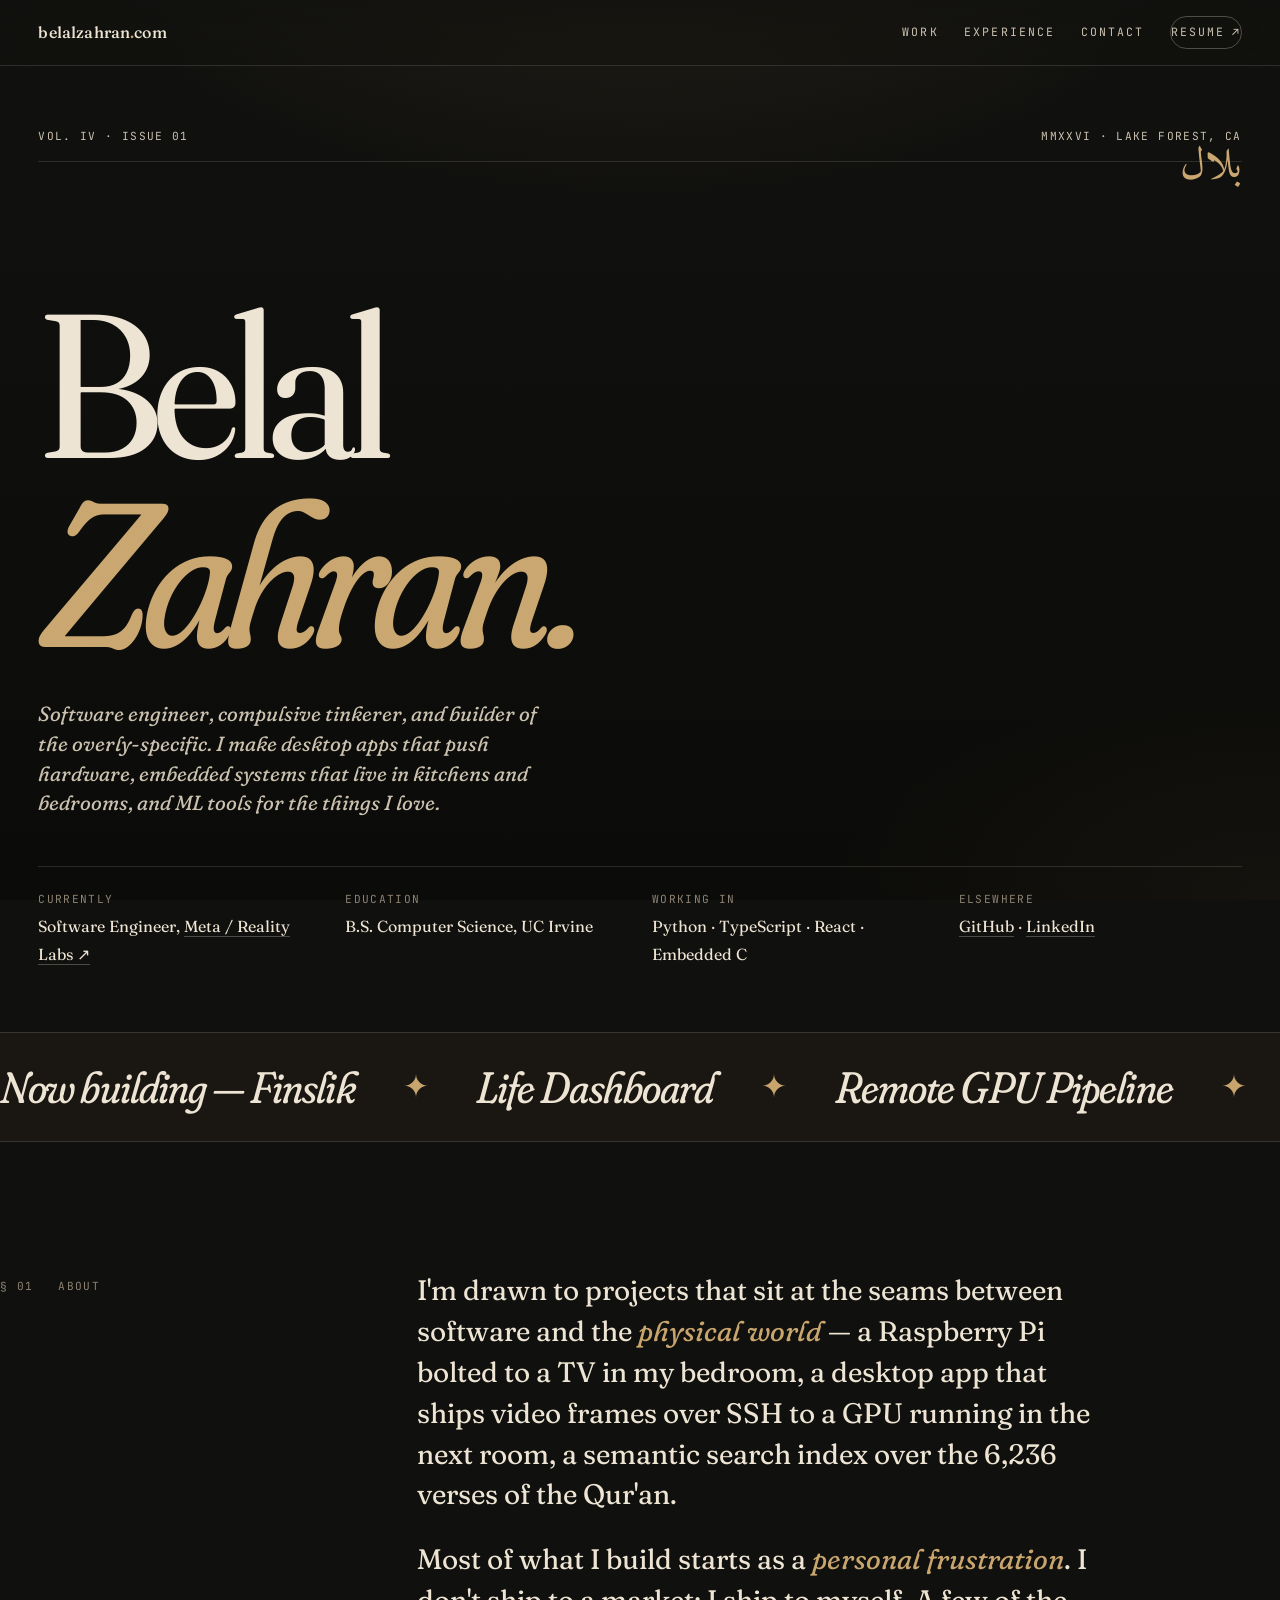
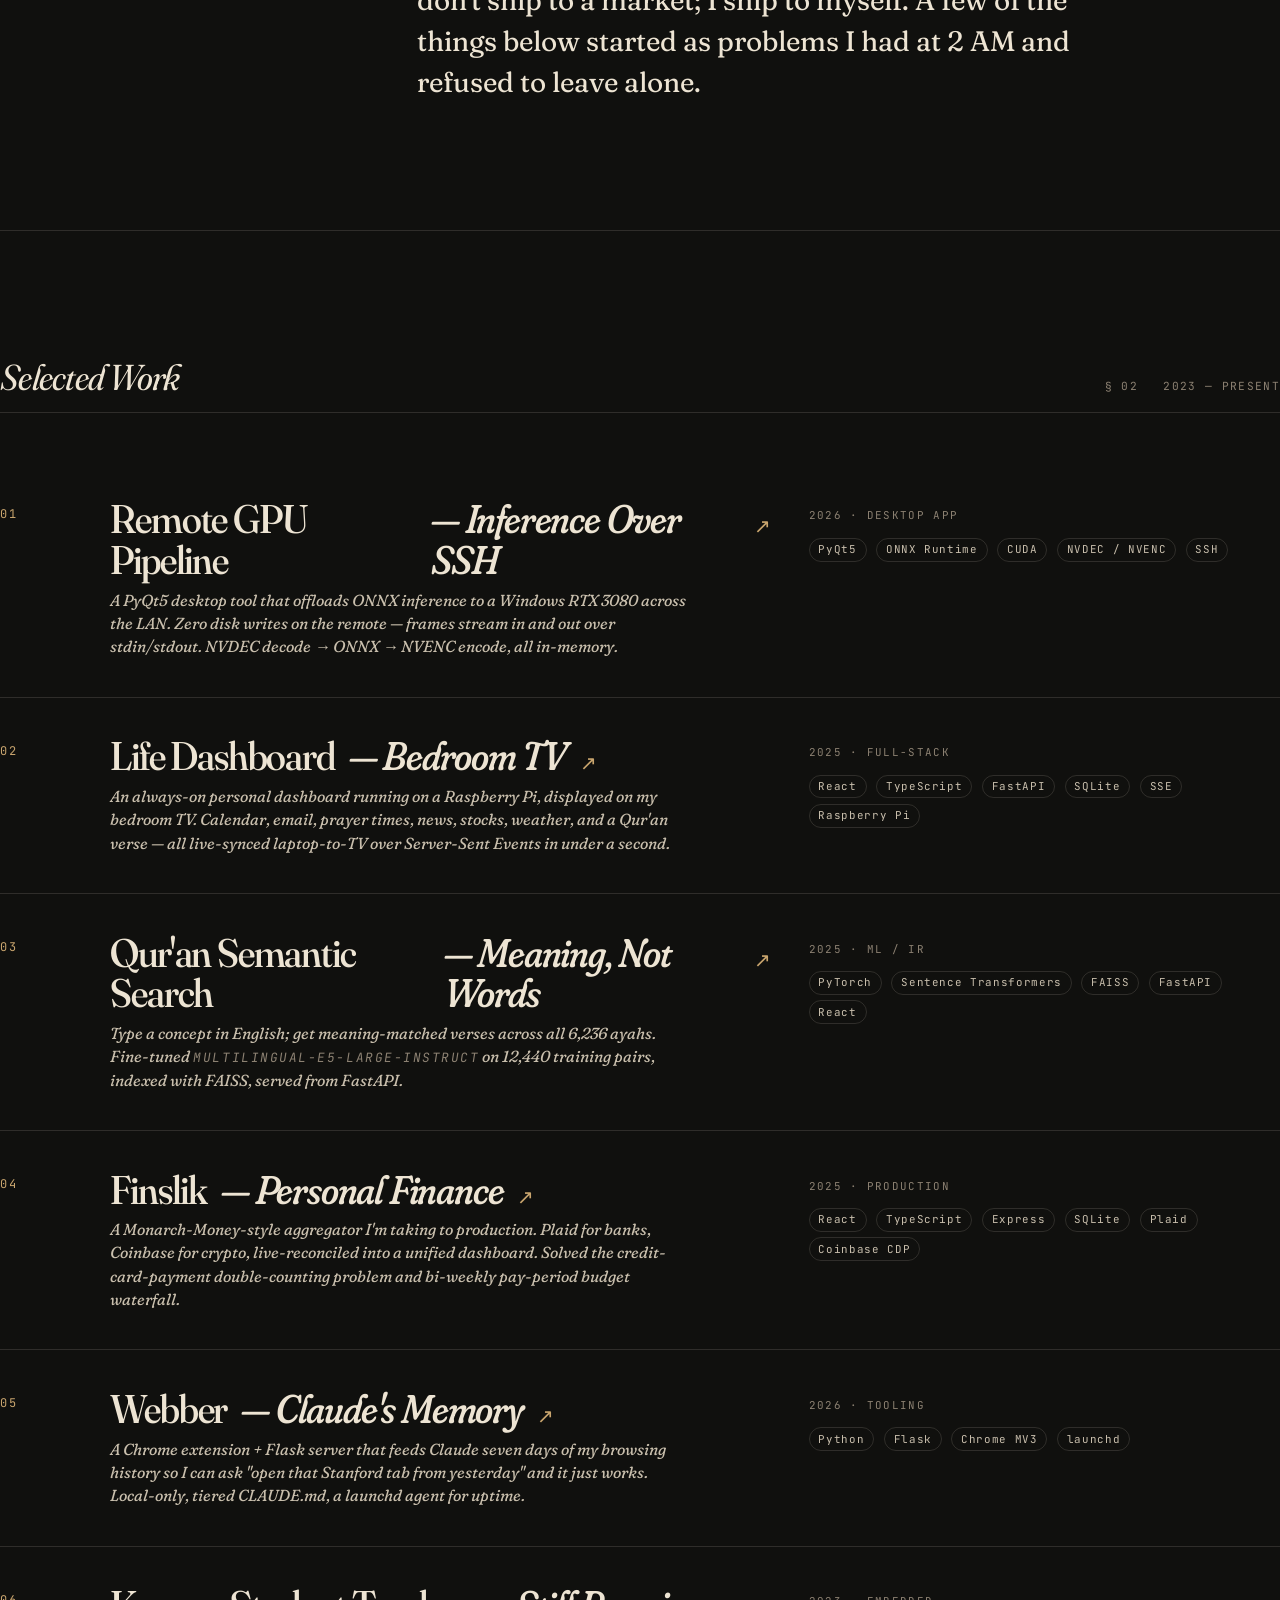
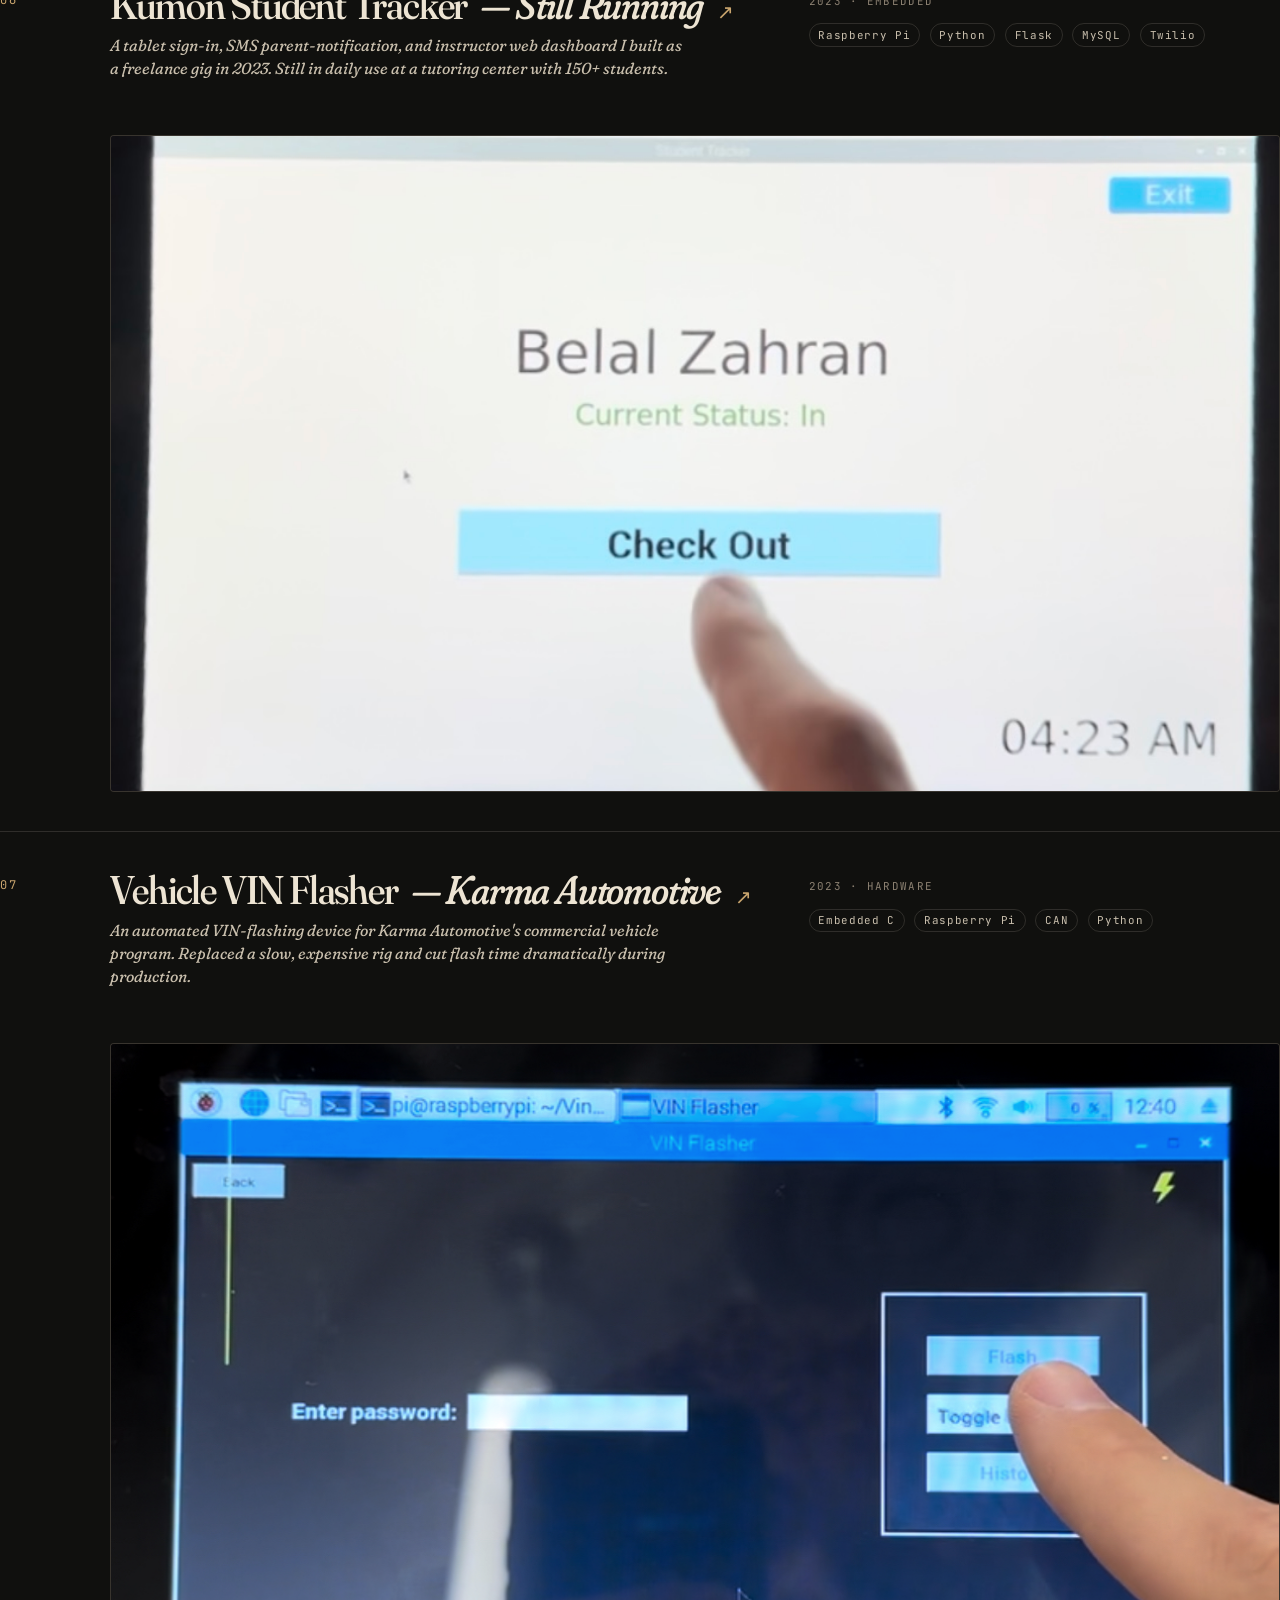
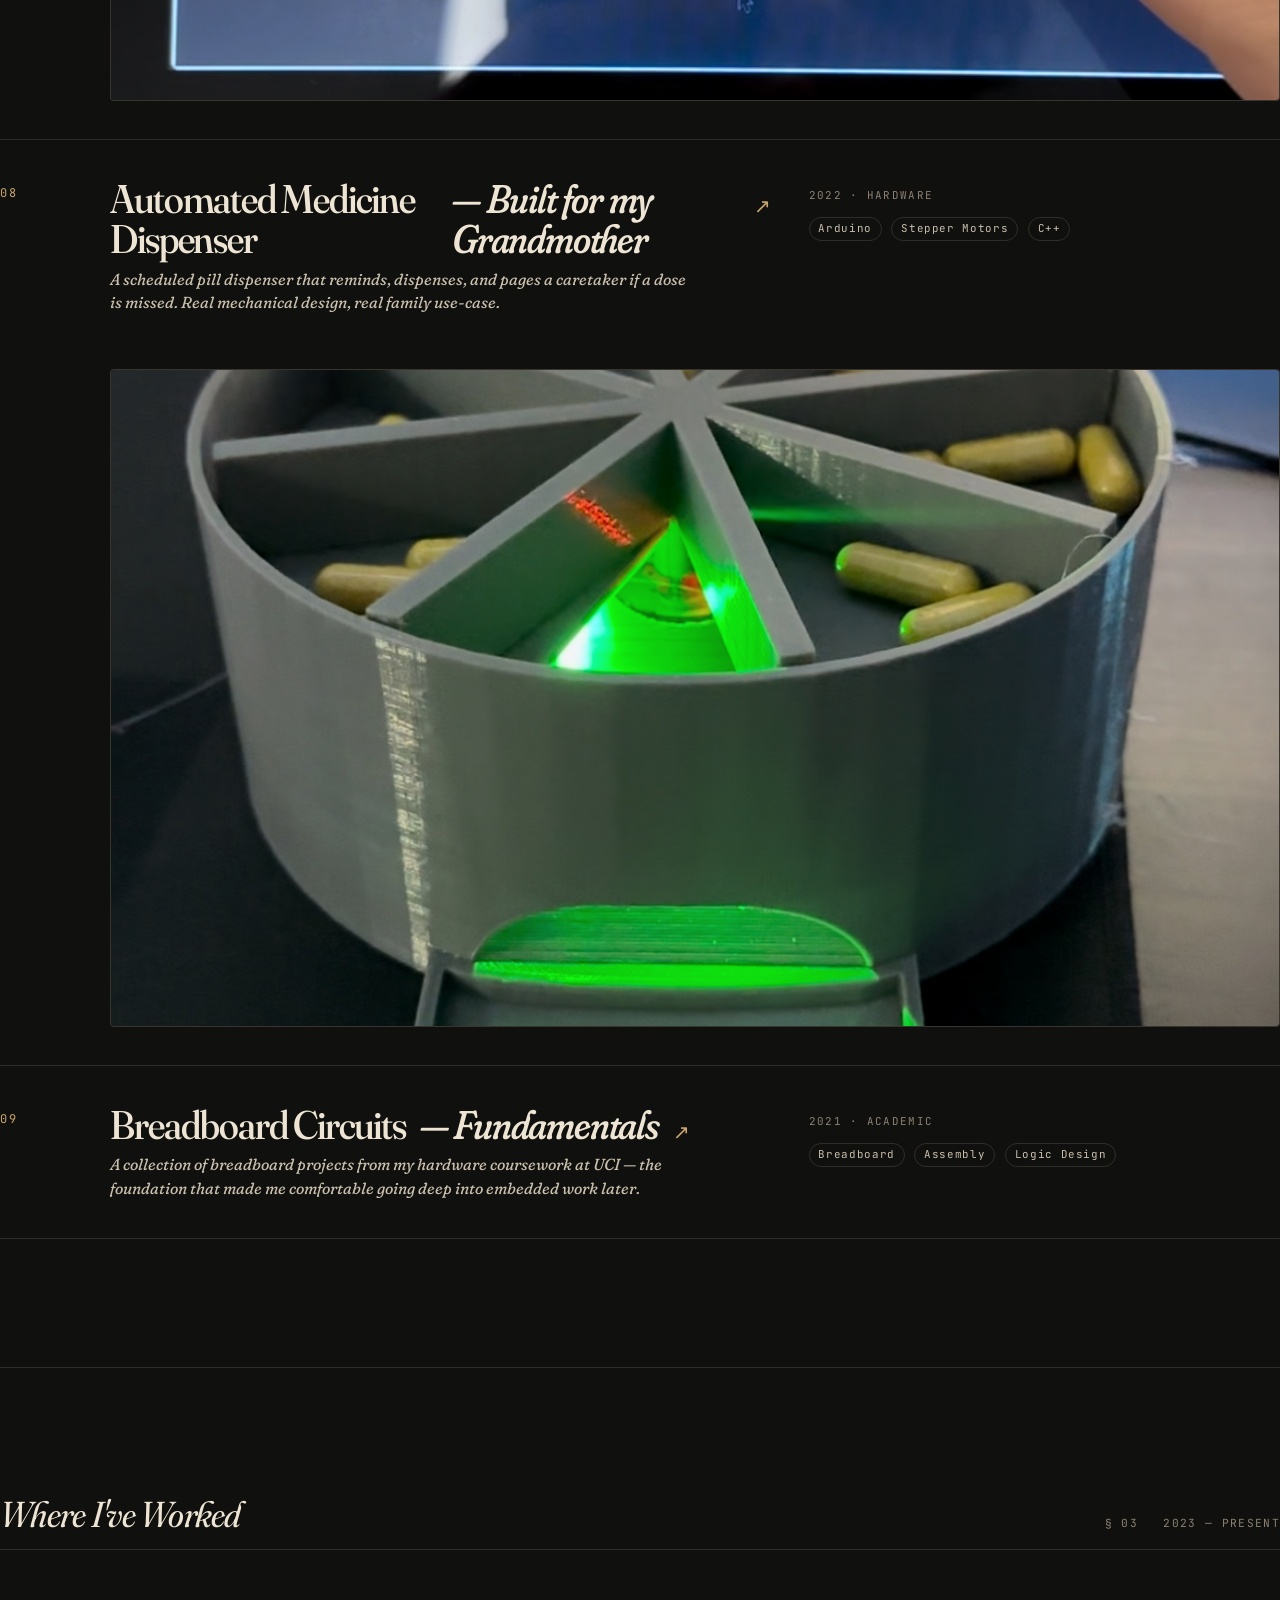
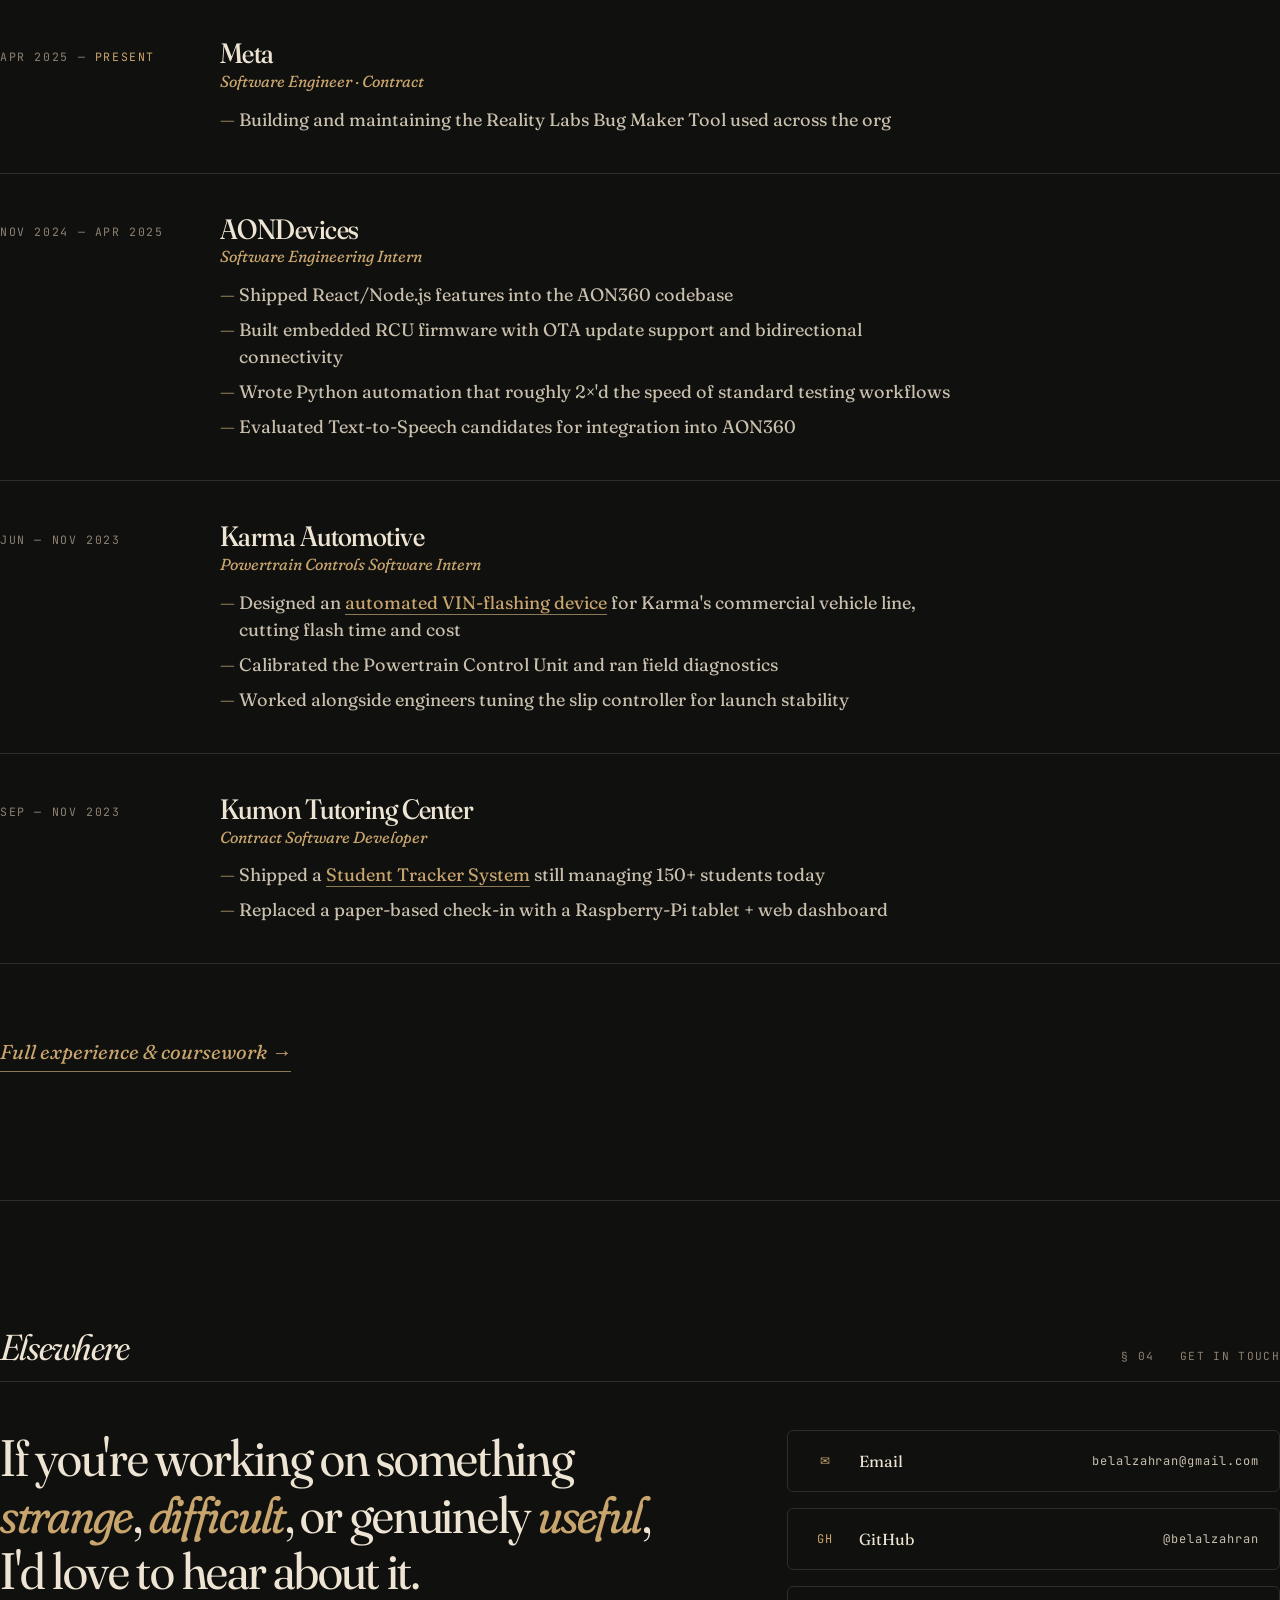
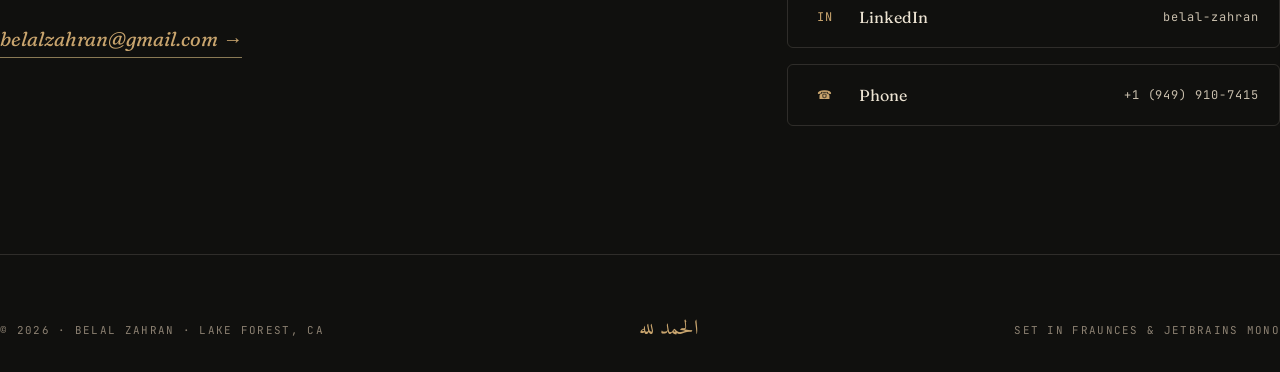
==== commit 431b0edb: "checkpoint before black-and-white redesign" ====
--- a/index.html
+++ b/index.html
@@ -1,258 +1,459 @@
-<!DOCTYPE HTML>
-<html>
-	<head>
+<!DOCTYPE html>
+<html lang="en">
+<head>
 	<meta charset="utf-8">
 	<meta http-equiv="X-UA-Compatible" content="IE=edge">
-	<title>belalzahran.com</title>
+	<title>Belal Zahran — Software Engineer</title>
 	<meta name="viewport" content="width=device-width, initial-scale=1">
-	<meta name="description" content="Free HTML5 Website Template by freehtml5.co" />
-	<meta name="keywords" content="free website templates, free html5, free template, free bootstrap, free website template, html5, css3, mobile first, responsive" />
-	<meta name="author" content="freehtml5.co" />
-
-
-	<meta property="og:title" content=""/>
-	<meta property="og:image" content=""/>
-	<meta property="og:url" content=""/>
-	<meta property="og:site_name" content=""/>
-	<meta property="og:description" content=""/>
-	<meta name="twitter:title" content="" />
-	<meta name="twitter:image" content="" />
-	<meta name="twitter:url" content="" />
-	<meta name="twitter:card" content="" />
-
-	<!-- <link href="https://fonts.googleapis.com/css?family=Work+Sans:300,400,500,700,800" rel="stylesheet">	 -->
-	<link href="https://fonts.googleapis.com/css?family=Inconsolata:400,700" rel="stylesheet">
-	
-	<!-- Animate.css -->
-	<link rel="stylesheet" href="css/animate.css">
-	<!-- Icomoon Icon Fonts-->
-	<link rel="stylesheet" href="css/icomoon.css">
-	<!-- Bootstrap  -->
-	<link rel="stylesheet" href="css/bootstrap.css">
-	<!-- Flexslider  -->
-	<link rel="stylesheet" href="css/flexslider.css">
-
-	<!-- Theme style  -->
-	<link rel="stylesheet" href="css/style.css">
-
-	<!-- Modernizr JS -->
-	<script src="js/modernizr-2.6.2.min.js"></script>
-	<!-- FOR IE9 below -->
-	<!--[if lt IE 9]>
-	<script src="js/respond.min.js"></script>
-	<![endif]-->
-
-	</head>
-	<body>
-		
-	<div class="fh5co-loader"></div>
-	
-	<div id="page">
-	<nav class="fh5co-nav" role="navigation">
-		<div class="top-menu">
-			<div class="container">
-				<div class="row">
-					<div class="col-xs-2">
-						<div id="fh5co-logo"><a href="index.html">belalzahran<span>.</span>com</a></div>
-					</div>
-					<div class="col-xs-10 text-right menu-1">
-						<ul>
-							<li class="active"><a href="index.html">Home</a></li>
-							<li class="has-dropdown">
-								<a href="#">Projects</a>
-								<ul class="dropdown">
-									<li><a href="kumonStudentTracker.html">Kumon Student Tracker</a></li>
-									<li><a href="MedicineDispenser.html">Medication Dispenser</a></li>
-									<li><a href="vinflash.html">Vehicle VIN Flasher</a></li>
-									<li><a href="circuits.html">Breadboard Circuits</a></li>
-								</ul>
-							</li>
-
-
-
-							<li><a href="Experience.html">Experience</a></li>
-							<li><a href="contact.html">Contact</a></li>
-							<li class="btn-cta"><a id="resume-link" href="#" target="_blank"><span>Resume</span></a></li>
-
-								<script>
-									// Dynamically set the resume link
-									document.getElementById('resume-link').href = resumeLink;
-								</script>
-						</ul>
-					</div>
-				</div>
-				
-			</div>
-		</div>
-	</nav>
-
-	<header id="fh5co-header" class="fh5co-cover js-fullheight" role="banner">
-		<div class="overlay"></div>
-		<div class="container">
-		    <div class="row">
-			<div class="col-md-8 col-md-offset-2 text-center">
-			    <div class="display-t js-fullheight">
-				<div class="display-tc js-fullheight animate-box" data-animate-effect="fadeIn">
-				    <h1>Explore My Projects</h1>
-				    <h2>Click on a photo to learn more about some of my favorite projects</h2>
-				    <div class="project-grid">
-					<div class="project-item">
-					    <a href="kumonStudentTracker.html">
-						<img src="data/Kumon/titleKumonTracker.jpg" alt="Kumon Student Tracker" class="img-responsive">
-						<h3>Kumon Student Tracker</h3>
-					    </a>
-					</div>
-					<div class="project-item">
-					    <a href="MedicineDispenser.html">
-						<img src="data/Medicine/4.jpg" alt="Medicine Dispenser" class="img-responsive">
-						<h3>Medicine Dispenser</h3>
-					    </a>
-					</div>
-					<div class="project-item">
-					    <a href="vinflash.html">
-						<img src="data/VIN/titleVinFlash.jpg" alt="VIN Flasher" class="img-responsive">
-						<h3>Vehicle VIN Flasher</h3>
-					    </a>
-					</div>
-					<div class="project-item empty-item">
-					    <!-- Empty item to maintain grid structure -->
-					</div>
-				    </div>
-				</div>
-			    </div>
-			</div>
-		    </div>
-		</div>
-	    </header>
-	    
-	    <style>
-	    .project-grid {
-		display: flex;
-		flex-wrap: wrap;
-		justify-content: center;
-		gap: 20px;
-		margin-top: 30px;
-	    }
-	    
-	    .project-item {
-		width: 200px;
-		text-align: center;
-	    }
-	    
-	    .project-item img {
-		max-width: 100%;
-		border-radius: 8px;
-		transition: transform 0.3s ease-in-out;
-	    }
-	    
-	    .project-item h3 {
-		margin-top: 10px;
-		font-size: 16px;
-	    }
-	    
-	    .project-item a {
-		text-decoration: none;
-		color: #fff;
-	    }
-	    
-	    .project-item img:hover {
-		transform: scale(1.05);
-	    }
-
-	    /* Hide content of the empty item */
-	    .empty-item {
-		visibility: hidden;
-	    }
-	    </style>
-
-<style>
-	.project-grid {
-	    display: flex;
-	    flex-wrap: wrap;
-	    justify-content: center;
-	    gap: 20px;
-	    margin-top: 30px;
+	<meta name="description" content="Belal Zahran — software engineer at Meta. Portfolio of desktop apps, ML systems, embedded hardware, and full-stack projects." />
+	<meta name="author" content="Belal Zahran" />
+
+	<meta property="og:title" content="Belal Zahran — Software Engineer" />
+	<meta property="og:description" content="Desktop apps, ML systems, and full-stack projects from Lake Forest, CA." />
+	<meta property="og:url" content="https://belalzahran.com" />
+	<meta property="og:type" content="website" />
+
+	<link rel="preconnect" href="https://fonts.googleapis.com">
+	<link rel="preconnect" href="https://fonts.gstatic.com" crossorigin>
+	<link href="https://fonts.googleapis.com/css2?family=Fraunces:ital,opsz,wght,SOFT,WONK@0,9..144,100..900,30..100,0..1;1,9..144,100..900,30..100,0..1&family=JetBrains+Mono:wght@400;500&family=Amiri+Quran&display=swap" rel="stylesheet">
+
+	<link rel="stylesheet" href="css/site.css">
+	<script src="config.js" defer></script>
+</head>
+<body>
+
+<div class="bg-glow" aria-hidden="true"></div>
+<div class="grain" aria-hidden="true"></div>
+
+<!-- ==================== NAV ==================== -->
+<nav class="nav" role="navigation" aria-label="Primary">
+	<a href="index.html" class="nav__brand">belalzahran<i>.</i>com</a>
+	<div class="nav__links">
+		<a href="#work" class="hide-sm">Work</a>
+		<a href="Experience.html">Experience</a>
+		<a href="contact.html">Contact</a>
+		<a href="#" class="nav__resume" id="resume-link" target="_blank" rel="noopener">Resume <span aria-hidden="true">↗</span></a>
+	</div>
+</nav>
+
+<!-- ==================== HERO / MAGAZINE COVER ==================== -->
+<header class="hero wrap" id="top">
+	<div>
+		<div class="hero__masthead">
+			<span class="mono">Vol. IV · Issue 01</span>
+			<span class="mono">MMXXVI · Lake Forest, CA</span>
+		</div>
+
+		<div class="arabic hero__sig" aria-label="Belal Zahran in Arabic">بلال</div>
+
+		<h1 class="display hero__title">
+			<span class="l1">Belal</span>
+			<span class="l2 ital">Zahran.</span>
+		</h1>
+
+		<p class="hero__deck">
+			Software engineer, compulsive tinkerer, and builder of the
+			overly-specific. I make desktop apps that push hardware,
+			embedded systems that live in kitchens and bedrooms, and
+			ML tools for the things I love.
+		</p>
+	</div>
+
+	<div class="hero__meta">
+		<div class="hero__meta-cell">
+			<span class="mono">Currently</span>
+			<span class="val">Software Engineer, <a href="https://about.meta.com/realitylabs/" target="_blank" rel="noopener">Meta / Reality Labs ↗</a></span>
+		</div>
+		<div class="hero__meta-cell">
+			<span class="mono">Education</span>
+			<span class="val">B.S. Computer Science, UC Irvine</span>
+		</div>
+		<div class="hero__meta-cell">
+			<span class="mono">Working In</span>
+			<span class="val">Python · TypeScript · React · Embedded C</span>
+		</div>
+		<div class="hero__meta-cell">
+			<span class="mono">Elsewhere</span>
+			<span class="val">
+				<a href="https://github.com/belalzahran" target="_blank" rel="noopener">GitHub</a> ·
+				<a href="https://www.linkedin.com/in/belal-zahran-957886210/" target="_blank" rel="noopener">LinkedIn</a>
+			</span>
+		</div>
+	</div>
+</header>
+
+<!-- ==================== MARQUEE ==================== -->
+<div class="marquee" aria-hidden="true">
+	<div class="marquee__track">
+		<span>Now building — Finslik</span>
+		<span>Life Dashboard</span>
+		<span>Remote GPU Pipeline</span>
+		<span>Quran Semantic Search</span>
+		<span>Webber</span>
+		<span>Now building — Finslik</span>
+		<span>Life Dashboard</span>
+		<span>Remote GPU Pipeline</span>
+		<span>Quran Semantic Search</span>
+		<span>Webber</span>
+	</div>
+</div>
+
+<!-- ==================== ABOUT ==================== -->
+<section class="section wrap" id="about">
+	<div class="about__inner">
+		<div class="about__label">
+			<span class="mono">§ 01 &nbsp; About</span>
+		</div>
+		<div class="about__body reveal">
+			<p>
+				I'm drawn to projects that sit at the seams between software and
+				the <em>physical world</em> — a Raspberry Pi bolted to a TV in my
+				bedroom, a desktop app that ships video frames over SSH to a
+				GPU running in the next room, a semantic search index over the
+				6,236 verses of the Qur'an.
+			</p>
+			<p>
+				Most of what I build starts as a <em>personal frustration</em>.
+				I don't ship to a market; I ship to myself. A few of the things
+				below started as problems I had at 2 AM and refused to leave alone.
+			</p>
+		</div>
+	</div>
+</section>
+
+<!-- ==================== WORK ==================== -->
+<section class="section wrap" id="work">
+	<div class="sec-head reveal">
+		<h2>Selected Work</h2>
+		<span class="mono">§ 02 &nbsp; 2023 — Present</span>
+	</div>
+
+	<div class="work">
+
+		<!-- 01 Remote GPU Pipeline -->
+		<article class="work__item reveal">
+			<div class="work__num">01</div>
+			<div class="work__main">
+				<h3 class="work__name"><a href="https://github.com/belalzahran" target="_blank" rel="noopener">Remote GPU Pipeline <em class="ital serif-italic">—&nbsp;Inference Over SSH</em></a></h3>
+				<p class="work__desc">
+					A PyQt5 desktop tool that offloads ONNX inference to a Windows
+					RTX&nbsp;3080 across the LAN. Zero disk writes on the remote —
+					frames stream in and out over stdin/stdout. NVDEC decode →
+					ONNX → NVENC encode, all in-memory.
+				</p>
+			</div>
+			<div class="work__side">
+				<span class="mono">2026 · Desktop App</span>
+				<ul class="work__stack">
+					<li>PyQt5</li><li>ONNX Runtime</li><li>CUDA</li><li>NVDEC / NVENC</li><li>SSH</li>
+				</ul>
+			</div>
+		</article>
+
+		<!-- 02 Life Dashboard -->
+		<article class="work__item reveal">
+			<div class="work__num">02</div>
+			<div class="work__main">
+				<h3 class="work__name"><a href="https://github.com/belalzahran" target="_blank" rel="noopener">Life Dashboard <em class="ital serif-italic">—&nbsp;Bedroom TV</em></a></h3>
+				<p class="work__desc">
+					An always-on personal dashboard running on a Raspberry&nbsp;Pi,
+					displayed on my bedroom TV. Calendar, email, prayer times, news,
+					stocks, weather, and a Qur'an verse — all live-synced laptop-to-TV
+					over Server-Sent Events in under a second.
+				</p>
+			</div>
+			<div class="work__side">
+				<span class="mono">2025 · Full-Stack</span>
+				<ul class="work__stack">
+					<li>React</li><li>TypeScript</li><li>FastAPI</li><li>SQLite</li><li>SSE</li><li>Raspberry Pi</li>
+				</ul>
+			</div>
+		</article>
+
+		<!-- 03 Quran Semantic Search -->
+		<article class="work__item reveal">
+			<div class="work__num">03</div>
+			<div class="work__main">
+				<h3 class="work__name"><a href="https://github.com/belalzahran" target="_blank" rel="noopener">Qur'an Semantic Search <em class="ital serif-italic">—&nbsp;Meaning, Not Words</em></a></h3>
+				<p class="work__desc">
+					Type a concept in English; get meaning-matched verses across all
+					6,236 ayahs. Fine-tuned <span class="mono" style="font-size:0.8em">multilingual-e5-large-instruct</span>
+					on 12,440 training pairs, indexed with FAISS, served from FastAPI.
+				</p>
+			</div>
+			<div class="work__side">
+				<span class="mono">2025 · ML / IR</span>
+				<ul class="work__stack">
+					<li>PyTorch</li><li>Sentence Transformers</li><li>FAISS</li><li>FastAPI</li><li>React</li>
+				</ul>
+			</div>
+		</article>
+
+		<!-- 04 Finslik -->
+		<article class="work__item reveal">
+			<div class="work__num">04</div>
+			<div class="work__main">
+				<h3 class="work__name"><a href="https://github.com/belalzahran/finslik" target="_blank" rel="noopener">Finslik <em class="ital serif-italic">—&nbsp;Personal Finance</em></a></h3>
+				<p class="work__desc">
+					A Monarch-Money-style aggregator I'm taking to production. Plaid for
+					banks, Coinbase for crypto, live-reconciled into a unified dashboard.
+					Solved the credit-card-payment double-counting problem and bi-weekly
+					pay-period budget waterfall.
+				</p>
+			</div>
+			<div class="work__side">
+				<span class="mono">2025 · Production</span>
+				<ul class="work__stack">
+					<li>React</li><li>TypeScript</li><li>Express</li><li>SQLite</li><li>Plaid</li><li>Coinbase CDP</li>
+				</ul>
+			</div>
+		</article>
+
+		<!-- 05 Webber -->
+		<article class="work__item reveal">
+			<div class="work__num">05</div>
+			<div class="work__main">
+				<h3 class="work__name"><a href="https://github.com/belalzahran" target="_blank" rel="noopener">Webber <em class="ital serif-italic">—&nbsp;Claude's Memory</em></a></h3>
+				<p class="work__desc">
+					A Chrome extension + Flask server that feeds Claude seven days of
+					my browsing history so I can ask "open that Stanford tab from
+					yesterday" and it just works. Local-only, tiered CLAUDE.md,
+					a launchd agent for uptime.
+				</p>
+			</div>
+			<div class="work__side">
+				<span class="mono">2026 · Tooling</span>
+				<ul class="work__stack">
+					<li>Python</li><li>Flask</li><li>Chrome MV3</li><li>launchd</li>
+				</ul>
+			</div>
+		</article>
+
+		<!-- 06 Kumon -->
+		<article class="work__item reveal">
+			<div class="work__num">06</div>
+			<div class="work__main">
+				<h3 class="work__name"><a href="kumonStudentTracker.html">Kumon Student Tracker <em class="ital serif-italic">—&nbsp;Still Running</em></a></h3>
+				<p class="work__desc">
+					A tablet sign-in, SMS parent-notification, and instructor
+					web dashboard I built as a freelance gig in 2023. Still in daily
+					use at a tutoring center with 150+ students.
+				</p>
+			</div>
+			<div class="work__side">
+				<span class="mono">2023 · Embedded</span>
+				<ul class="work__stack">
+					<li>Raspberry Pi</li><li>Python</li><li>Flask</li><li>MySQL</li><li>Twilio</li>
+				</ul>
+			</div>
+			<figure class="work__thumb">
+				<img src="data/Kumon/titleKumonTracker.jpg" alt="Kumon Student Tracker" loading="lazy">
+			</figure>
+		</article>
+
+		<!-- 07 Vehicle VIN Flasher -->
+		<article class="work__item reveal">
+			<div class="work__num">07</div>
+			<div class="work__main">
+				<h3 class="work__name"><a href="vinflash.html">Vehicle VIN Flasher <em class="ital serif-italic">—&nbsp;Karma Automotive</em></a></h3>
+				<p class="work__desc">
+					An automated VIN-flashing device for Karma Automotive's
+					commercial vehicle program. Replaced a slow, expensive rig
+					and cut flash time dramatically during production.
+				</p>
+			</div>
+			<div class="work__side">
+				<span class="mono">2023 · Hardware</span>
+				<ul class="work__stack">
+					<li>Embedded C</li><li>Raspberry Pi</li><li>CAN</li><li>Python</li>
+				</ul>
+			</div>
+			<figure class="work__thumb">
+				<img src="data/VIN/titleVinFlash.jpg" alt="Vehicle VIN Flasher" loading="lazy">
+			</figure>
+		</article>
+
+		<!-- 08 Medicine Dispenser -->
+		<article class="work__item reveal">
+			<div class="work__num">08</div>
+			<div class="work__main">
+				<h3 class="work__name"><a href="MedicineDispenser.html">Automated Medicine Dispenser <em class="ital serif-italic">—&nbsp;Built for my Grandmother</em></a></h3>
+				<p class="work__desc">
+					A scheduled pill dispenser that reminds, dispenses, and pages a
+					caretaker if a dose is missed. Real mechanical design, real
+					family use-case.
+				</p>
+			</div>
+			<div class="work__side">
+				<span class="mono">2022 · Hardware</span>
+				<ul class="work__stack">
+					<li>Arduino</li><li>Stepper Motors</li><li>C++</li>
+				</ul>
+			</div>
+			<figure class="work__thumb">
+				<img src="data/Medicine/4.jpg" alt="Medicine Dispenser" loading="lazy">
+			</figure>
+		</article>
+
+		<!-- 09 Circuits -->
+		<article class="work__item reveal">
+			<div class="work__num">09</div>
+			<div class="work__main">
+				<h3 class="work__name"><a href="circuits.html">Breadboard Circuits <em class="ital serif-italic">—&nbsp;Fundamentals</em></a></h3>
+				<p class="work__desc">
+					A collection of breadboard projects from my hardware
+					coursework at UCI — the foundation that made me comfortable
+					going deep into embedded work later.
+				</p>
+			</div>
+			<div class="work__side">
+				<span class="mono">2021 · Academic</span>
+				<ul class="work__stack">
+					<li>Breadboard</li><li>Assembly</li><li>Logic Design</li>
+				</ul>
+			</div>
+		</article>
+
+	</div>
+</section>
+
+<!-- ==================== EXPERIENCE SUMMARY ==================== -->
+<section class="section wrap" id="experience">
+	<div class="sec-head reveal">
+		<h2>Where I've Worked</h2>
+		<span class="mono">§ 03 &nbsp; 2023 — Present</span>
+	</div>
+
+	<div class="cv reveal">
+
+		<article class="cv__role">
+			<div class="cv__when">Apr 2025 — <b>Present</b></div>
+			<div>
+				<h3 class="cv__company">Meta</h3>
+				<p class="cv__title">Software Engineer · Contract</p>
+				<ul class="cv__bullets">
+					<li>Building and maintaining the Reality Labs Bug Maker Tool used across the org</li>
+				</ul>
+			</div>
+		</article>
+
+		<article class="cv__role">
+			<div class="cv__when">Nov 2024 — Apr 2025</div>
+			<div>
+				<h3 class="cv__company">AONDevices</h3>
+				<p class="cv__title">Software Engineering Intern</p>
+				<ul class="cv__bullets">
+					<li>Shipped React/Node.js features into the AON360 codebase</li>
+					<li>Built embedded RCU firmware with OTA update support and bidirectional connectivity</li>
+					<li>Wrote Python automation that roughly 2×'d the speed of standard testing workflows</li>
+					<li>Evaluated Text-to-Speech candidates for integration into AON360</li>
+				</ul>
+			</div>
+		</article>
+
+		<article class="cv__role">
+			<div class="cv__when">Jun — Nov 2023</div>
+			<div>
+				<h3 class="cv__company">Karma Automotive</h3>
+				<p class="cv__title">Powertrain Controls Software Intern</p>
+				<ul class="cv__bullets">
+					<li>Designed an <a href="vinflash.html">automated VIN-flashing device</a> for Karma's commercial vehicle line, cutting flash time and cost</li>
+					<li>Calibrated the Powertrain Control Unit and ran field diagnostics</li>
+					<li>Worked alongside engineers tuning the slip controller for launch stability</li>
+				</ul>
+			</div>
+		</article>
+
+		<article class="cv__role">
+			<div class="cv__when">Sep — Nov 2023</div>
+			<div>
+				<h3 class="cv__company">Kumon Tutoring Center</h3>
+				<p class="cv__title">Contract Software Developer</p>
+				<ul class="cv__bullets">
+					<li>Shipped a <a href="kumonStudentTracker.html">Student Tracker System</a> still managing 150+ students today</li>
+					<li>Replaced a paper-based check-in with a Raspberry-Pi tablet + web dashboard</li>
+				</ul>
+			</div>
+		</article>
+
+	</div>
+
+	<p style="margin-top: 3rem;"><a href="Experience.html" class="elsewhere__cta">Full experience &amp; coursework →</a></p>
+</section>
+
+<!-- ==================== CONTACT ==================== -->
+<section class="section wrap" id="contact">
+	<div class="sec-head reveal">
+		<h2>Elsewhere</h2>
+		<span class="mono">§ 04 &nbsp; Get In Touch</span>
+	</div>
+
+	<div class="elsewhere">
+		<div class="reveal">
+			<p class="elsewhere__pitch">
+				If you're working on something <em>strange</em>, <em>difficult</em>,
+				or genuinely <em>useful</em>, I'd love to hear about it.
+			</p>
+			<a class="elsewhere__cta" href="mailto:belalzahran@gmail.com">belalzahran@gmail.com →</a>
+		</div>
+
+		<div class="channels reveal">
+			<a href="mailto:belalzahran@gmail.com">
+				<span class="ico">✉</span>
+				<span><span class="label">Email</span></span>
+				<span class="val">belalzahran@gmail.com</span>
+			</a>
+			<a href="https://github.com/belalzahran" target="_blank" rel="noopener">
+				<span class="ico">GH</span>
+				<span><span class="label">GitHub</span></span>
+				<span class="val">@belalzahran</span>
+			</a>
+			<a href="https://www.linkedin.com/in/belal-zahran-957886210/" target="_blank" rel="noopener">
+				<span class="ico">IN</span>
+				<span><span class="label">LinkedIn</span></span>
+				<span class="val">belal-zahran</span>
+			</a>
+			<a href="tel:+19499107415">
+				<span class="ico">☎</span>
+				<span><span class="label">Phone</span></span>
+				<span class="val">+1 (949) 910-7415</span>
+			</a>
+		</div>
+	</div>
+</section>
+
+<!-- ==================== FOOTER ==================== -->
+<footer class="wrap foot">
+	<span class="mono">© 2026 · Belal Zahran · Lake Forest, CA</span>
+	<span class="arabic" aria-label="Alhamdulillah">الحمد لله</span>
+	<span class="mono">Set in Fraunces &amp; JetBrains Mono</span>
+</footer>
+
+<!-- ==================== JS ==================== -->
+<script>
+// Resume link wiring
+if (typeof resumeLink !== 'undefined') {
+	var rl = document.getElementById('resume-link');
+	if (rl) rl.href = resumeLink;
+}
+
+// Scroll-triggered reveals
+(function(){
+	if (!('IntersectionObserver' in window)) {
+		document.querySelectorAll('.reveal').forEach(function(el){ el.classList.add('is-in'); });
+		return;
 	}
-	
-	.project-item {
-	    width: 200px;
-	    text-align: center;
-	}
-	
-	.project-item img {
-	    max-width: 100%;
-	    border-radius: 8px;
-	    transition: transform 0.3s ease-in-out;
-	}
-	
-	.project-item h3 {
-	    margin-top: 10px;
-	    font-size: 16px;
-	}
-	
-	.project-item a {
-	    text-decoration: none;
-	    color: #fff;
-	}
-	
-	.project-item img:hover {
-	    transform: scale(1.05);
-	}
-	
-	/* Hide content of the empty item */
-	.empty-item {
-	    visibility: hidden;
-	}
-	
-	/* Media query for mobile devices */
-	@media (max-width: 767px) {
-	    .project-grid {
-		flex-direction: column;
-		align-items: center;
-	    }
-	
-	    .project-item {
-		width: 80%;
-		margin-bottom: 20px;
-	    }
-	
-	    .project-item h3 {
-		font-size: 18px;
-	    }
-	
-	    .empty-item {
-		display: none; /* Hide the empty item completely on mobile */
-	    }
-	}
-	
-	/* Media query for tablets */
-	@media (min-width: 768px) and (max-width: 1024px) {
-	    .project-item {
-		width: 45%;
-	    }
-	}
-	</style>
-	
-	
-	</div>
-
-	<div class="gototop js-top">
-		<a href="#" class="js-gotop"><i class="icon-arrow-up22"></i></a>
-	</div>
-	
-	<!-- jQuery -->
-	<script src="js/jquery.min.js"></script>
-	<!-- jQuery Easing -->
-	<script src="js/jquery.easing.1.3.js"></script>
-	<!-- Bootstrap -->
-	<script src="js/bootstrap.min.js"></script>
-	<!-- Waypoints -->
-	<script src="js/jquery.waypoints.min.js"></script>
-	<!-- Flexslider -->
-	<script src="js/jquery.flexslider-min.js"></script>
-	<!-- Main -->
-	<script src="js/main.js"></script>
-
-	</body>
+	var io = new IntersectionObserver(function(entries){
+		entries.forEach(function(e){
+			if (e.isIntersecting) {
+				e.target.classList.add('is-in');
+				io.unobserve(e.target);
+			}
+		});
+	}, { rootMargin: '0px 0px -10% 0px', threshold: 0.08 });
+	document.querySelectorAll('.reveal').forEach(function(el){ io.observe(el); });
+})();
+</script>
+
+</body>
 </html>
-
--- a/css/site.css
+++ b/css/site.css
@@ -0,0 +1,793 @@
+/* ============================================================
+   belalzahran.com — Editorial Terminal
+   ------------------------------------------------------------
+   Fraunces (display + body) · JetBrains Mono (captions) · Amiri Quran (Arabic)
+   ============================================================ */
+
+/* --- Reset ------------------------------------------------- */
+*, *::before, *::after { box-sizing: border-box; }
+html, body, h1, h2, h3, h4, p, ul, ol, figure, blockquote { margin: 0; padding: 0; }
+ul, ol { list-style: none; }
+img, video { display: block; max-width: 100%; height: auto; }
+a { color: inherit; text-decoration: none; }
+button { font: inherit; color: inherit; background: none; border: 0; cursor: pointer; }
+
+/* --- Theme ------------------------------------------------- */
+:root {
+  --bg:        #10100E;
+  --bg-deep:   #0A0A08;
+  --surface:   #1A1713;
+  --surface-2: #221E18;
+  --fg:        #EDE4D3;
+  --fg-dim:    #C9BFAD;
+  --muted:     #8C8172;
+  --faint:     rgba(237, 228, 211, 0.10);
+  --rule:      rgba(237, 228, 211, 0.14);
+  --rule-strong: rgba(237, 228, 211, 0.28);
+  --accent:    #C9A56E;
+  --accent-hot:#E8C17A;
+  --accent-dim:#8A7A55;
+
+  --font-display: 'Fraunces', 'Iowan Old Style', 'Palatino', serif;
+  --font-body:    'Fraunces', 'Iowan Old Style', 'Palatino', serif;
+  --font-mono:    'JetBrains Mono', 'SF Mono', ui-monospace, monospace;
+  --font-arabic:  'Amiri Quran', 'Amiri', 'Traditional Arabic', serif;
+
+  --ease:    cubic-bezier(.22, 1, .36, 1);
+  --ease-in: cubic-bezier(.7, 0, .84, 0);
+
+  --pad: clamp(1.25rem, 3vw, 2.5rem);
+  --max: 1320px;
+}
+
+/* --- Base -------------------------------------------------- */
+html { scroll-behavior: smooth; -webkit-text-size-adjust: 100%; }
+body {
+  font-family: var(--font-body);
+  font-variation-settings: "opsz" 14, "SOFT" 50, "WONK" 0;
+  font-weight: 400;
+  font-size: clamp(1rem, 0.6vw + 0.9rem, 1.125rem);
+  line-height: 1.55;
+  color: var(--fg);
+  background: var(--bg);
+  text-rendering: optimizeLegibility;
+  -webkit-font-smoothing: antialiased;
+  overflow-x: hidden;
+}
+
+::selection { background: var(--accent); color: var(--bg); }
+
+/* --- Grain overlay ---------------------------------------- */
+.grain {
+  position: fixed; inset: 0;
+  pointer-events: none;
+  z-index: 1000;
+  opacity: 0.09;
+  mix-blend-mode: overlay;
+  background-image: url("data:image/svg+xml;utf8,<svg xmlns='http://www.w3.org/2000/svg' width='240' height='240'><filter id='n'><feTurbulence type='fractalNoise' baseFrequency='.9' numOctaves='2' stitchTiles='stitch'/><feColorMatrix values='0 0 0 0 0.93  0 0 0 0 0.89  0 0 0 0 0.82  0 0 0 .6 0'/></filter><rect width='100%' height='100%' filter='url(%23n)'/></svg>");
+}
+
+/* --- Vignette / background glow --------------------------- */
+.bg-glow {
+  position: fixed; inset: 0;
+  pointer-events: none;
+  z-index: -1;
+  background:
+    radial-gradient(ellipse 80% 60% at 50% -10%, rgba(201, 165, 110, 0.10), transparent 55%),
+    radial-gradient(ellipse 60% 40% at 100% 100%, rgba(201, 165, 110, 0.05), transparent 60%),
+    linear-gradient(180deg, var(--bg), var(--bg-deep));
+}
+
+/* --- Typography ------------------------------------------- */
+h1, h2, h3, h4 {
+  font-family: var(--font-display);
+  font-weight: 500;
+  line-height: 1.02;
+  letter-spacing: -0.015em;
+  font-variation-settings: "opsz" 144, "SOFT" 30, "WONK" 0;
+}
+
+.display {
+  font-family: var(--font-display);
+  font-weight: 400;
+  font-variation-settings: "opsz" 144, "SOFT" 40, "WONK" 1;
+  line-height: 0.92;
+  letter-spacing: -0.035em;
+}
+
+.serif-italic {
+  font-style: italic;
+  font-variation-settings: "opsz" 144, "SOFT" 100, "WONK" 1;
+}
+
+.mono {
+  font-family: var(--font-mono);
+  font-weight: 400;
+  font-size: 0.7rem;
+  letter-spacing: 0.12em;
+  text-transform: uppercase;
+  color: var(--muted);
+}
+
+.arabic {
+  font-family: var(--font-arabic);
+  direction: rtl;
+  line-height: 1.8;
+  color: var(--accent);
+}
+
+/* --- Layout ----------------------------------------------- */
+.wrap {
+  max-width: var(--max);
+  margin: 0 auto;
+  padding-left: var(--pad);
+  padding-right: var(--pad);
+}
+
+.section {
+  position: relative;
+  padding: clamp(4rem, 10vw, 8rem) 0;
+  border-top: 1px solid var(--rule);
+}
+
+.section:first-of-type { border-top: 0; }
+
+.rule { height: 1px; background: var(--rule); width: 100%; }
+
+/* --- Navigation ------------------------------------------- */
+.nav {
+  position: fixed;
+  top: 0; left: 0; right: 0;
+  z-index: 100;
+  padding: 1rem var(--pad);
+  display: flex;
+  align-items: center;
+  justify-content: space-between;
+  backdrop-filter: blur(12px) saturate(140%);
+  -webkit-backdrop-filter: blur(12px) saturate(140%);
+  background: linear-gradient(180deg, rgba(16, 16, 14, 0.72), rgba(16, 16, 14, 0.30));
+  border-bottom: 1px solid var(--rule);
+}
+
+.nav__brand {
+  font-family: var(--font-display);
+  font-weight: 500;
+  font-size: 1rem;
+  letter-spacing: 0.01em;
+  font-variation-settings: "opsz" 14;
+}
+.nav__brand i { color: var(--accent); font-style: normal; }
+
+.nav__links {
+  display: flex;
+  gap: clamp(1rem, 2vw, 2rem);
+  align-items: center;
+}
+.nav__links a {
+  font-family: var(--font-mono);
+  font-size: 0.72rem;
+  letter-spacing: 0.18em;
+  text-transform: uppercase;
+  color: var(--fg-dim);
+  position: relative;
+  padding: 0.4rem 0;
+  transition: color .3s var(--ease);
+}
+.nav__links a::after {
+  content: "";
+  position: absolute;
+  left: 0; right: 100%;
+  bottom: 0.15rem;
+  height: 1px;
+  background: var(--accent);
+  transition: right .4s var(--ease);
+}
+.nav__links a:hover { color: var(--fg); }
+.nav__links a:hover::after { right: 0; }
+.nav__links a.is-active { color: var(--accent); }
+.nav__links a.is-active::after { right: 0; }
+
+.nav__resume {
+  display: inline-flex;
+  align-items: center;
+  gap: 0.4rem;
+  padding: 0.45rem 0.9rem;
+  border: 1px solid var(--rule-strong);
+  border-radius: 999px;
+  transition: background .3s var(--ease), border-color .3s var(--ease);
+}
+.nav__resume:hover { background: var(--accent); color: var(--bg); border-color: var(--accent); }
+.nav__resume:hover::after { display: none; }
+
+@media (max-width: 720px) {
+  .nav__links .hide-sm { display: none; }
+}
+
+/* --- Hero / Magazine Cover -------------------------------- */
+.hero {
+  position: relative;
+  min-height: 100svh;
+  padding-top: 8rem;
+  padding-bottom: 4rem;
+  display: flex;
+  flex-direction: column;
+  justify-content: space-between;
+}
+
+.hero__masthead {
+  display: flex;
+  justify-content: space-between;
+  align-items: baseline;
+  gap: 1rem;
+  margin-bottom: clamp(3rem, 12vw, 8rem);
+  padding-bottom: 1rem;
+  border-bottom: 1px solid var(--rule);
+}
+.hero__masthead .mono { color: var(--fg-dim); }
+
+.hero__title {
+  font-size: clamp(3.75rem, 16vw, 13.5rem);
+  letter-spacing: -0.05em;
+}
+.hero__title .l1, .hero__title .l2 {
+  display: block;
+  overflow: hidden;
+}
+.hero__title .ital {
+  font-style: italic;
+  font-variation-settings: "opsz" 144, "SOFT" 100, "WONK" 1;
+  color: var(--accent);
+}
+
+.hero__deck {
+  font-family: var(--font-display);
+  font-style: italic;
+  font-weight: 400;
+  font-size: clamp(1.1rem, 1.6vw, 1.5rem);
+  font-variation-settings: "opsz" 24, "SOFT" 100, "WONK" 1;
+  line-height: 1.45;
+  color: var(--fg-dim);
+  max-width: 40ch;
+  margin-top: 2rem;
+}
+
+.hero__meta {
+  display: grid;
+  grid-template-columns: repeat(auto-fit, minmax(180px, 1fr));
+  gap: 1.5rem;
+  margin-top: 3rem;
+  padding-top: 1.5rem;
+  border-top: 1px solid var(--rule);
+}
+.hero__meta-cell .mono { display: block; margin-bottom: 0.25rem; }
+.hero__meta-cell .val {
+  font-family: var(--font-display);
+  font-size: 1rem;
+  font-variation-settings: "opsz" 14;
+  color: var(--fg);
+}
+.hero__meta-cell .val a { border-bottom: 1px solid var(--rule-strong); }
+.hero__meta-cell .val a:hover { color: var(--accent); border-color: var(--accent); }
+
+.hero__sig {
+  position: absolute;
+  top: 7.2rem;
+  right: var(--pad);
+  font-size: 2.6rem;
+  opacity: 0.9;
+}
+
+/* --- Marquee ---------------------------------------------- */
+.marquee {
+  border-top: 1px solid var(--rule);
+  border-bottom: 1px solid var(--rule);
+  overflow: hidden;
+  padding: 1.25rem 0;
+  background: var(--surface);
+}
+.marquee__track {
+  display: flex;
+  gap: 3rem;
+  white-space: nowrap;
+  animation: marquee 40s linear infinite;
+  font-family: var(--font-display);
+  font-style: italic;
+  font-variation-settings: "opsz" 144, "SOFT" 100, "WONK" 1;
+  font-size: clamp(1.5rem, 3.5vw, 2.75rem);
+  letter-spacing: -0.02em;
+  color: var(--fg);
+  will-change: transform;
+}
+.marquee__track span { display: inline-flex; align-items: center; gap: 3rem; }
+.marquee__track span::after {
+  content: "✦";
+  color: var(--accent);
+  font-style: normal;
+  font-size: 0.7em;
+}
+@keyframes marquee {
+  from { transform: translateX(0); }
+  to   { transform: translateX(-50%); }
+}
+
+/* --- About / deck ----------------------------------------- */
+.about__inner {
+  display: grid;
+  grid-template-columns: 1fr;
+  gap: 2rem;
+  align-items: start;
+}
+@media (min-width: 800px) {
+  .about__inner {
+    grid-template-columns: minmax(140px, 0.9fr) minmax(0, 2.2fr);
+    gap: 4rem;
+  }
+}
+.about__label { position: sticky; top: 6rem; }
+.about__body {
+  font-family: var(--font-display);
+  font-size: clamp(1.25rem, 2.2vw, 1.9rem);
+  line-height: 1.45;
+  font-variation-settings: "opsz" 30, "SOFT" 60, "WONK" 0;
+  color: var(--fg);
+  max-width: 38ch;
+}
+.about__body p + p { margin-top: 1.5rem; }
+.about__body em {
+  font-style: italic;
+  color: var(--accent);
+  font-variation-settings: "opsz" 30, "SOFT" 100, "WONK" 1;
+}
+
+/* --- Section heading -------------------------------------- */
+.sec-head {
+  display: flex;
+  align-items: baseline;
+  justify-content: space-between;
+  gap: 1rem;
+  margin-bottom: 3rem;
+  padding-bottom: 1rem;
+  border-bottom: 1px solid var(--rule);
+}
+.sec-head h2 {
+  font-size: clamp(1.5rem, 3vw, 2.25rem);
+  font-variation-settings: "opsz" 144, "SOFT" 40, "WONK" 1;
+  font-style: italic;
+  font-weight: 400;
+  letter-spacing: -0.02em;
+}
+.sec-head .mono { font-size: 0.7rem; }
+
+/* --- Work list (editorial) -------------------------------- */
+.work { display: grid; gap: 0; }
+
+.work__item {
+  position: relative;
+  padding: clamp(1.5rem, 3vw, 2.5rem) 0;
+  border-bottom: 1px solid var(--rule);
+  display: grid;
+  grid-template-columns: 60px 1fr;
+  gap: clamp(1rem, 3vw, 3rem);
+  align-items: start;
+  transition: background .5s var(--ease);
+}
+.work__item:hover { background: linear-gradient(90deg, transparent, rgba(201, 165, 110, 0.04), transparent); }
+
+@media (min-width: 900px) {
+  .work__item { grid-template-columns: 72px 1.4fr 1fr; }
+}
+
+.work__num {
+  font-family: var(--font-mono);
+  font-size: 0.75rem;
+  letter-spacing: 0.18em;
+  color: var(--accent);
+  padding-top: 0.35rem;
+}
+
+.work__main { display: flex; flex-direction: column; gap: 0.5rem; min-width: 0; }
+.work__name {
+  font-size: clamp(1.5rem, 3.2vw, 2.5rem);
+  font-variation-settings: "opsz" 144, "SOFT" 40, "WONK" 1;
+  letter-spacing: -0.03em;
+  font-weight: 500;
+  line-height: 1.02;
+}
+.work__name a {
+  display: inline-flex;
+  align-items: baseline;
+  gap: 0.35em;
+  transition: color .35s var(--ease);
+}
+.work__name a::after {
+  content: "↗";
+  font-size: 0.5em;
+  color: var(--accent);
+  transition: transform .4s var(--ease);
+  display: inline-block;
+}
+.work__name a:hover { color: var(--accent); }
+.work__name a:hover::after { transform: translate(4px, -4px); }
+
+.work__desc {
+  font-family: var(--font-display);
+  font-style: italic;
+  font-variation-settings: "opsz" 30, "SOFT" 100, "WONK" 0;
+  font-size: clamp(1rem, 1.2vw, 1.125rem);
+  color: var(--fg-dim);
+  max-width: 58ch;
+  line-height: 1.45;
+}
+
+.work__side {
+  display: flex;
+  flex-direction: column;
+  gap: 0.5rem;
+  padding-top: 0.5rem;
+}
+.work__side .mono { color: var(--muted); font-size: 0.68rem; }
+.work__stack {
+  display: flex;
+  flex-wrap: wrap;
+  gap: 0.35rem 0.6rem;
+  margin-top: 0.35rem;
+}
+.work__stack li {
+  font-family: var(--font-mono);
+  font-size: 0.68rem;
+  letter-spacing: 0.06em;
+  color: var(--fg-dim);
+  padding: 0.15rem 0.55rem;
+  border: 1px solid var(--rule);
+  border-radius: 999px;
+}
+
+.work__thumb {
+  grid-column: 2 / -1;
+  margin-top: 1rem;
+  border: 1px solid var(--rule);
+  border-radius: 4px;
+  overflow: hidden;
+  aspect-ratio: 16 / 9;
+  background: var(--surface);
+  position: relative;
+}
+.work__thumb img {
+  width: 100%; height: 100%;
+  object-fit: cover;
+  transition: transform 1.2s var(--ease);
+  filter: saturate(0.9) contrast(1.02);
+}
+.work__item:hover .work__thumb img { transform: scale(1.03); }
+
+/* --- Experience timeline ---------------------------------- */
+.cv__role {
+  display: grid;
+  grid-template-columns: 1fr;
+  gap: 0.5rem;
+  padding: 2rem 0;
+  border-bottom: 1px solid var(--rule);
+}
+@media (min-width: 800px) {
+  .cv__role {
+    grid-template-columns: 180px 1fr;
+    gap: 2.5rem;
+    padding: 2.5rem 0;
+  }
+}
+.cv__when {
+  font-family: var(--font-mono);
+  font-size: 0.72rem;
+  letter-spacing: 0.14em;
+  text-transform: uppercase;
+  color: var(--muted);
+  padding-top: 0.6rem;
+}
+.cv__when b { color: var(--accent); font-weight: 400; }
+.cv__company {
+  font-size: clamp(1.25rem, 2.2vw, 1.75rem);
+  font-variation-settings: "opsz" 144, "SOFT" 40, "WONK" 1;
+  letter-spacing: -0.02em;
+  font-weight: 500;
+  line-height: 1.1;
+}
+.cv__title {
+  font-family: var(--font-display);
+  font-style: italic;
+  font-variation-settings: "opsz" 24, "SOFT" 100, "WONK" 1;
+  color: var(--accent);
+  margin-bottom: 0.75rem;
+  font-size: 1rem;
+}
+.cv__bullets {
+  display: flex;
+  flex-direction: column;
+  gap: 0.5rem;
+  color: var(--fg-dim);
+  max-width: 62ch;
+  line-height: 1.5;
+}
+.cv__bullets li {
+  padding-left: 1.2rem;
+  position: relative;
+}
+.cv__bullets li::before {
+  content: "—";
+  position: absolute;
+  left: 0;
+  color: var(--accent-dim);
+}
+.cv__bullets a { color: var(--accent); border-bottom: 1px solid var(--accent-dim); }
+.cv__bullets a:hover { color: var(--accent-hot); border-color: var(--accent-hot); }
+
+/* --- Courses ---------------------------------------------- */
+.courses {
+  display: grid;
+  grid-template-columns: repeat(auto-fit, minmax(210px, 1fr));
+  gap: 0.5rem 2rem;
+  margin-top: 2rem;
+}
+.courses li {
+  font-family: var(--font-mono);
+  font-size: 0.72rem;
+  letter-spacing: 0.06em;
+  color: var(--fg-dim);
+  padding: 0.5rem 0;
+  border-bottom: 1px dashed var(--rule);
+}
+.courses li b { color: var(--accent); font-weight: 400; }
+
+/* --- Contact / elsewhere ---------------------------------- */
+.elsewhere {
+  display: grid;
+  grid-template-columns: 1fr;
+  gap: 3rem;
+  align-items: start;
+}
+@media (min-width: 900px) {
+  .elsewhere { grid-template-columns: 1.4fr 1fr; gap: 6rem; }
+}
+
+.elsewhere__pitch {
+  font-family: var(--font-display);
+  font-size: clamp(1.8rem, 4vw, 3.2rem);
+  line-height: 1.1;
+  font-variation-settings: "opsz" 144, "SOFT" 40, "WONK" 1;
+  letter-spacing: -0.025em;
+}
+.elsewhere__pitch em {
+  font-style: italic;
+  color: var(--accent);
+  font-variation-settings: "opsz" 144, "SOFT" 100, "WONK" 1;
+}
+.elsewhere__cta {
+  display: inline-flex;
+  align-items: baseline;
+  gap: 0.5rem;
+  margin-top: 1.5rem;
+  font-family: var(--font-display);
+  font-style: italic;
+  font-size: 1.25rem;
+  color: var(--accent);
+  border-bottom: 1px solid var(--accent-dim);
+  padding-bottom: 0.2rem;
+  transition: gap .4s var(--ease);
+}
+.elsewhere__cta:hover { gap: 1rem; color: var(--accent-hot); border-color: var(--accent-hot); }
+
+.channels { display: grid; gap: 1rem; }
+.channels a {
+  display: grid;
+  grid-template-columns: 2.2rem 1fr auto;
+  align-items: center;
+  gap: 1rem;
+  padding: 1rem 1.25rem;
+  border: 1px solid var(--rule);
+  border-radius: 6px;
+  transition: border-color .3s var(--ease), background .3s var(--ease);
+}
+.channels a:hover { border-color: var(--accent); background: var(--surface); }
+.channels .ico {
+  font-family: var(--font-mono);
+  font-size: 0.75rem;
+  letter-spacing: 0.1em;
+  color: var(--accent);
+  text-align: center;
+}
+.channels .label {
+  font-family: var(--font-display);
+  font-size: 1rem;
+  font-variation-settings: "opsz" 14;
+}
+.channels .val {
+  font-family: var(--font-mono);
+  font-size: 0.75rem;
+  letter-spacing: 0.08em;
+  color: var(--fg-dim);
+}
+
+/* --- Footer ----------------------------------------------- */
+.foot {
+  padding: 3rem 0 2rem;
+  border-top: 1px solid var(--rule);
+  display: flex;
+  flex-wrap: wrap;
+  gap: 1rem;
+  justify-content: space-between;
+  align-items: baseline;
+  color: var(--muted);
+}
+.foot .mono { font-size: 0.68rem; }
+.foot .arabic { font-size: 1.3rem; }
+
+/* --- Project detail page --------------------------------- */
+.project-hero { padding-top: 10rem; }
+.project-hero .mono { color: var(--accent); margin-bottom: 1rem; display: block; }
+.project-hero h1 {
+  font-size: clamp(2.5rem, 7vw, 5.5rem);
+  font-variation-settings: "opsz" 144, "SOFT" 40, "WONK" 1;
+  letter-spacing: -0.035em;
+  margin-bottom: 1.5rem;
+  line-height: 0.98;
+}
+.project-hero h1 em { font-style: italic; color: var(--accent); font-variation-settings: "opsz" 144, "SOFT" 100, "WONK" 1; }
+
+.project-hero__meta {
+  display: grid;
+  grid-template-columns: repeat(auto-fit, minmax(180px, 1fr));
+  gap: 1.5rem;
+  margin-top: 2.5rem;
+  padding-top: 1.5rem;
+  border-top: 1px solid var(--rule);
+}
+
+.project-body {
+  max-width: 68ch;
+  margin: 4rem auto;
+  padding: 0 var(--pad);
+  font-family: var(--font-display);
+  font-size: 1.125rem;
+  font-variation-settings: "opsz" 24, "SOFT" 30, "WONK" 0;
+  line-height: 1.65;
+  color: var(--fg);
+}
+.project-body p + p,
+.project-body p + h3,
+.project-body h3 + p { margin-top: 1.5rem; }
+.project-body h3 {
+  font-size: 1.5rem;
+  font-style: italic;
+  font-variation-settings: "opsz" 30, "SOFT" 100, "WONK" 1;
+  color: var(--accent);
+  font-weight: 400;
+}
+.project-body a { color: var(--accent); border-bottom: 1px solid var(--accent-dim); }
+.project-body a:hover { color: var(--accent-hot); border-color: var(--accent-hot); }
+.project-body ul { margin: 1rem 0; padding-left: 1.2rem; }
+.project-body ul li { list-style: disc; color: var(--fg-dim); margin-bottom: 0.3rem; }
+
+.project-media { margin: 3rem auto; max-width: 1100px; padding: 0 var(--pad); }
+.project-media .stack { display: grid; gap: 1rem; grid-template-columns: 1fr; }
+@media (min-width: 700px) { .project-media .stack.two { grid-template-columns: 1fr 1fr; } }
+.project-media img {
+  width: 100%;
+  border: 1px solid var(--rule);
+  border-radius: 4px;
+  filter: saturate(0.92) contrast(1.02);
+}
+.project-media .video {
+  position: relative; padding-bottom: 56.25%; height: 0;
+  border: 1px solid var(--rule); border-radius: 4px; overflow: hidden;
+}
+.project-media .video iframe,
+.project-media .video > div {
+  position: absolute !important; inset: 0; width: 100%; height: 100%;
+}
+
+.project-nav {
+  display: flex;
+  justify-content: space-between;
+  align-items: center;
+  gap: 1rem;
+  max-width: 1100px;
+  margin: 4rem auto 2rem;
+  padding: 2rem var(--pad);
+  border-top: 1px solid var(--rule);
+}
+.project-nav a {
+  font-family: var(--font-display);
+  font-style: italic;
+  font-size: 1.1rem;
+  font-variation-settings: "opsz" 24, "SOFT" 100, "WONK" 1;
+  color: var(--fg-dim);
+  transition: color .3s var(--ease);
+}
+.project-nav a:hover { color: var(--accent); }
+
+/* --- Contact page specific -------------------------------- */
+.contact-grid {
+  display: grid;
+  grid-template-columns: 1fr;
+  gap: 3rem;
+  padding-top: 9rem;
+}
+@media (min-width: 900px) {
+  .contact-grid { grid-template-columns: 1.2fr 1fr; gap: 5rem; }
+}
+.contact-portrait {
+  position: relative;
+  border: 1px solid var(--rule);
+  border-radius: 4px;
+  overflow: hidden;
+  aspect-ratio: 4 / 5;
+  background: var(--surface);
+}
+.contact-portrait img {
+  width: 100%; height: 100%;
+  object-fit: cover;
+  filter: saturate(0.85) contrast(1.05) brightness(0.9);
+}
+.contact-portrait::after {
+  content: "";
+  position: absolute; inset: 0;
+  background: linear-gradient(180deg, transparent 40%, rgba(16,16,14,0.5));
+  pointer-events: none;
+}
+.contact-portrait__cap {
+  position: absolute;
+  bottom: 0.75rem;
+  left: 0.75rem;
+  font-family: var(--font-mono);
+  font-size: 0.65rem;
+  letter-spacing: 0.16em;
+  text-transform: uppercase;
+  color: var(--fg);
+  padding: 0.3rem 0.6rem;
+  background: rgba(16,16,14,0.7);
+  backdrop-filter: blur(4px);
+  border-radius: 2px;
+  z-index: 1;
+}
+
+/* --- Reveal animations ----------------------------------- */
+.reveal {
+  opacity: 0;
+  transform: translateY(24px);
+  transition: opacity 1.1s var(--ease), transform 1.1s var(--ease);
+}
+.reveal.is-in {
+  opacity: 1;
+  transform: translateY(0);
+}
+
+/* Hero staggered load */
+@keyframes riseIn {
+  from { opacity: 0; transform: translateY(40px); }
+  to   { opacity: 1; transform: translateY(0); }
+}
+.hero__masthead,
+.hero__title .l1,
+.hero__title .l2,
+.hero__deck,
+.hero__meta,
+.hero__sig {
+  animation: riseIn 1.1s var(--ease) both;
+}
+.hero__masthead    { animation-delay: .1s; }
+.hero__sig         { animation-delay: .25s; }
+.hero__title .l1   { animation-delay: .4s; }
+.hero__title .l2   { animation-delay: .55s; }
+.hero__deck        { animation-delay: .85s; }
+.hero__meta        { animation-delay: 1.05s; }
+
+/* --- Motion preferences ----------------------------------- */
+@media (prefers-reduced-motion: reduce) {
+  *, *::before, *::after {
+    animation-duration: 0.01ms !important;
+    animation-iteration-count: 1 !important;
+    transition-duration: 0.01ms !important;
+    scroll-behavior: auto !important;
+  }
+  .marquee__track { animation: none; }
+  .reveal { opacity: 1; transform: none; }
+}
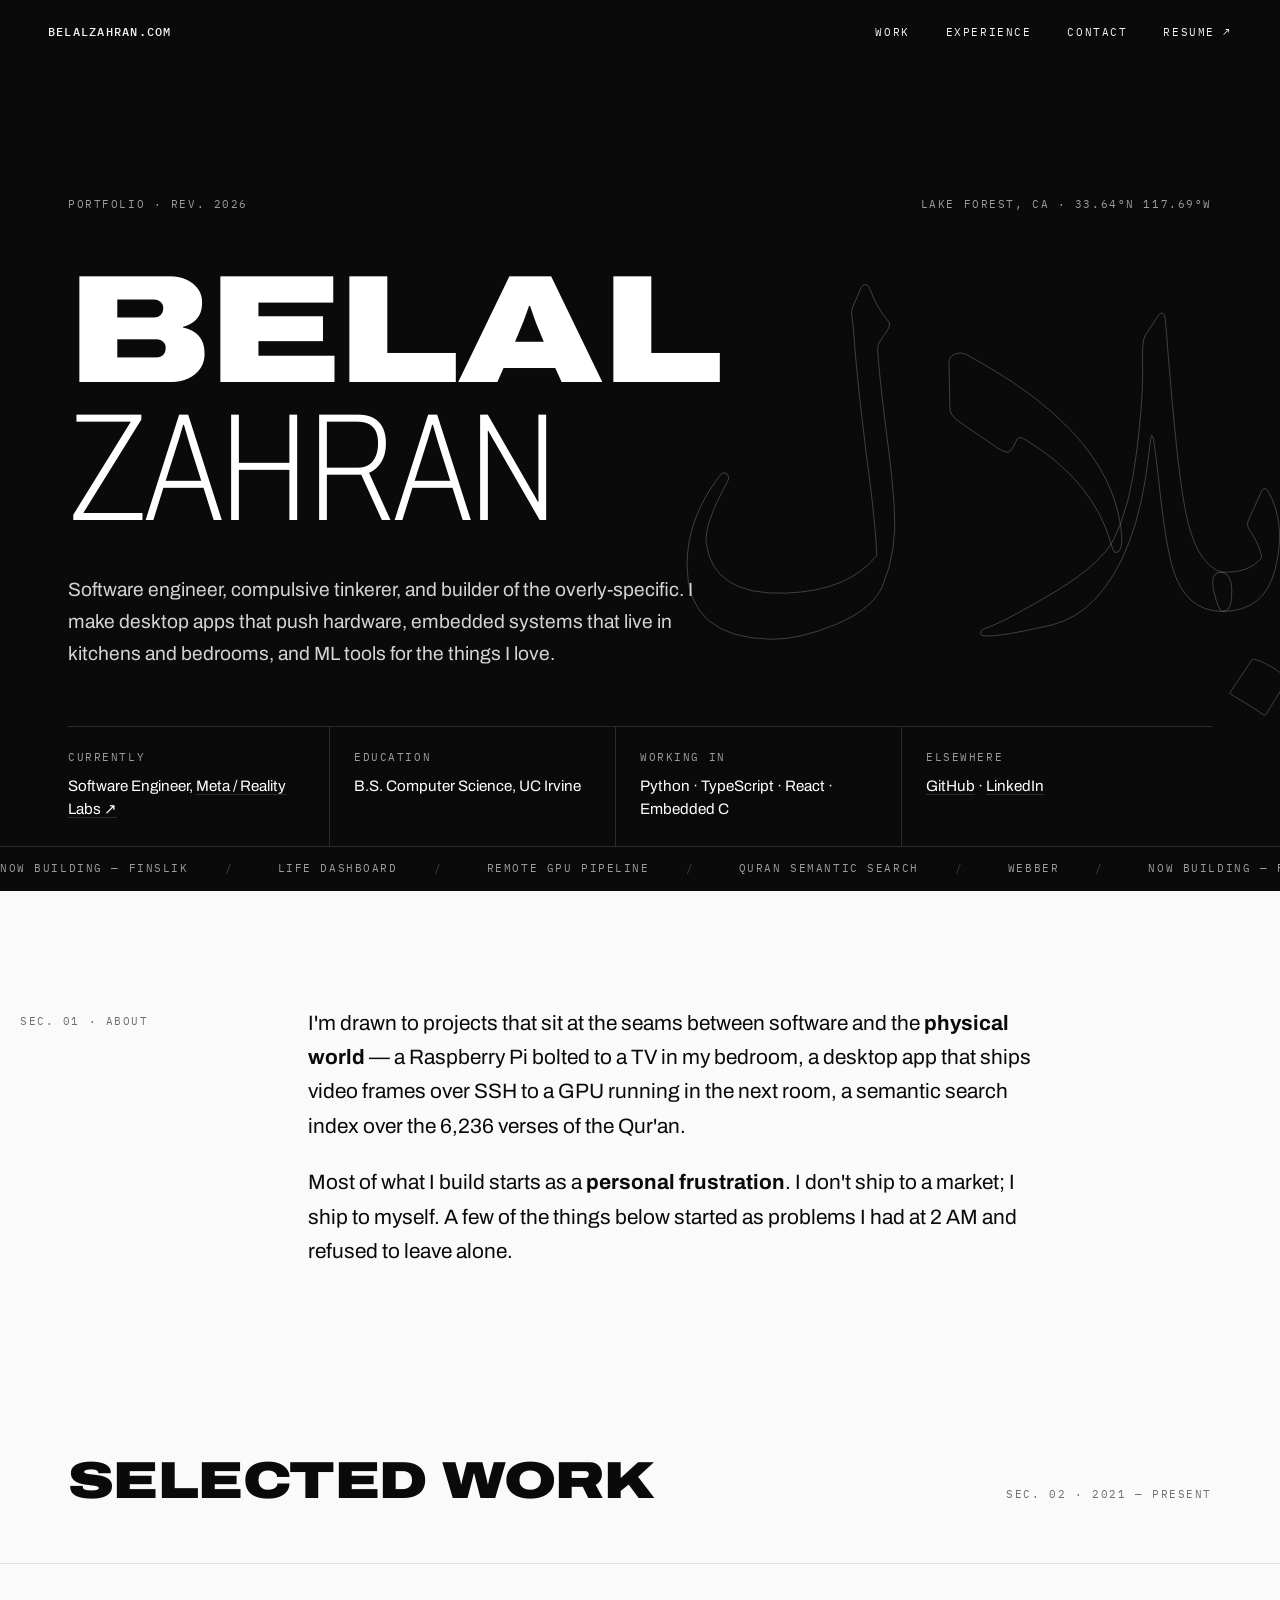
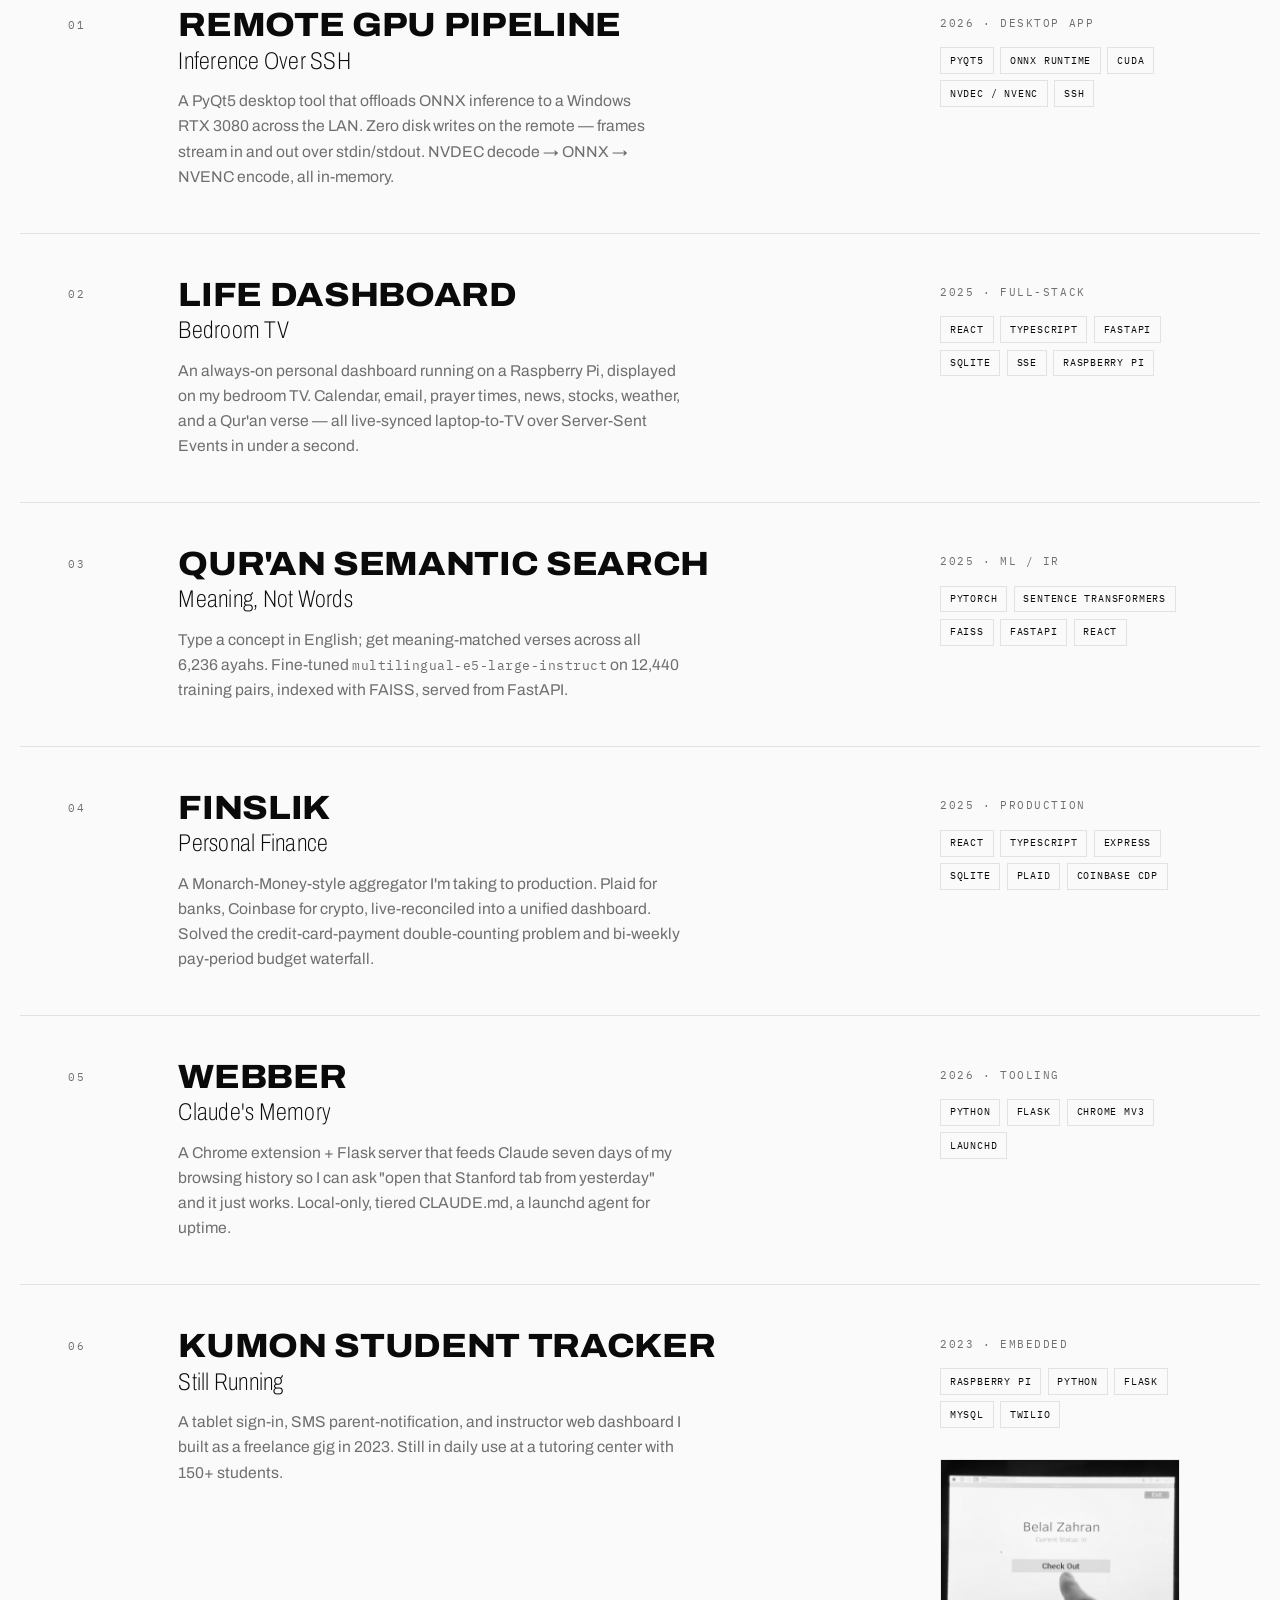
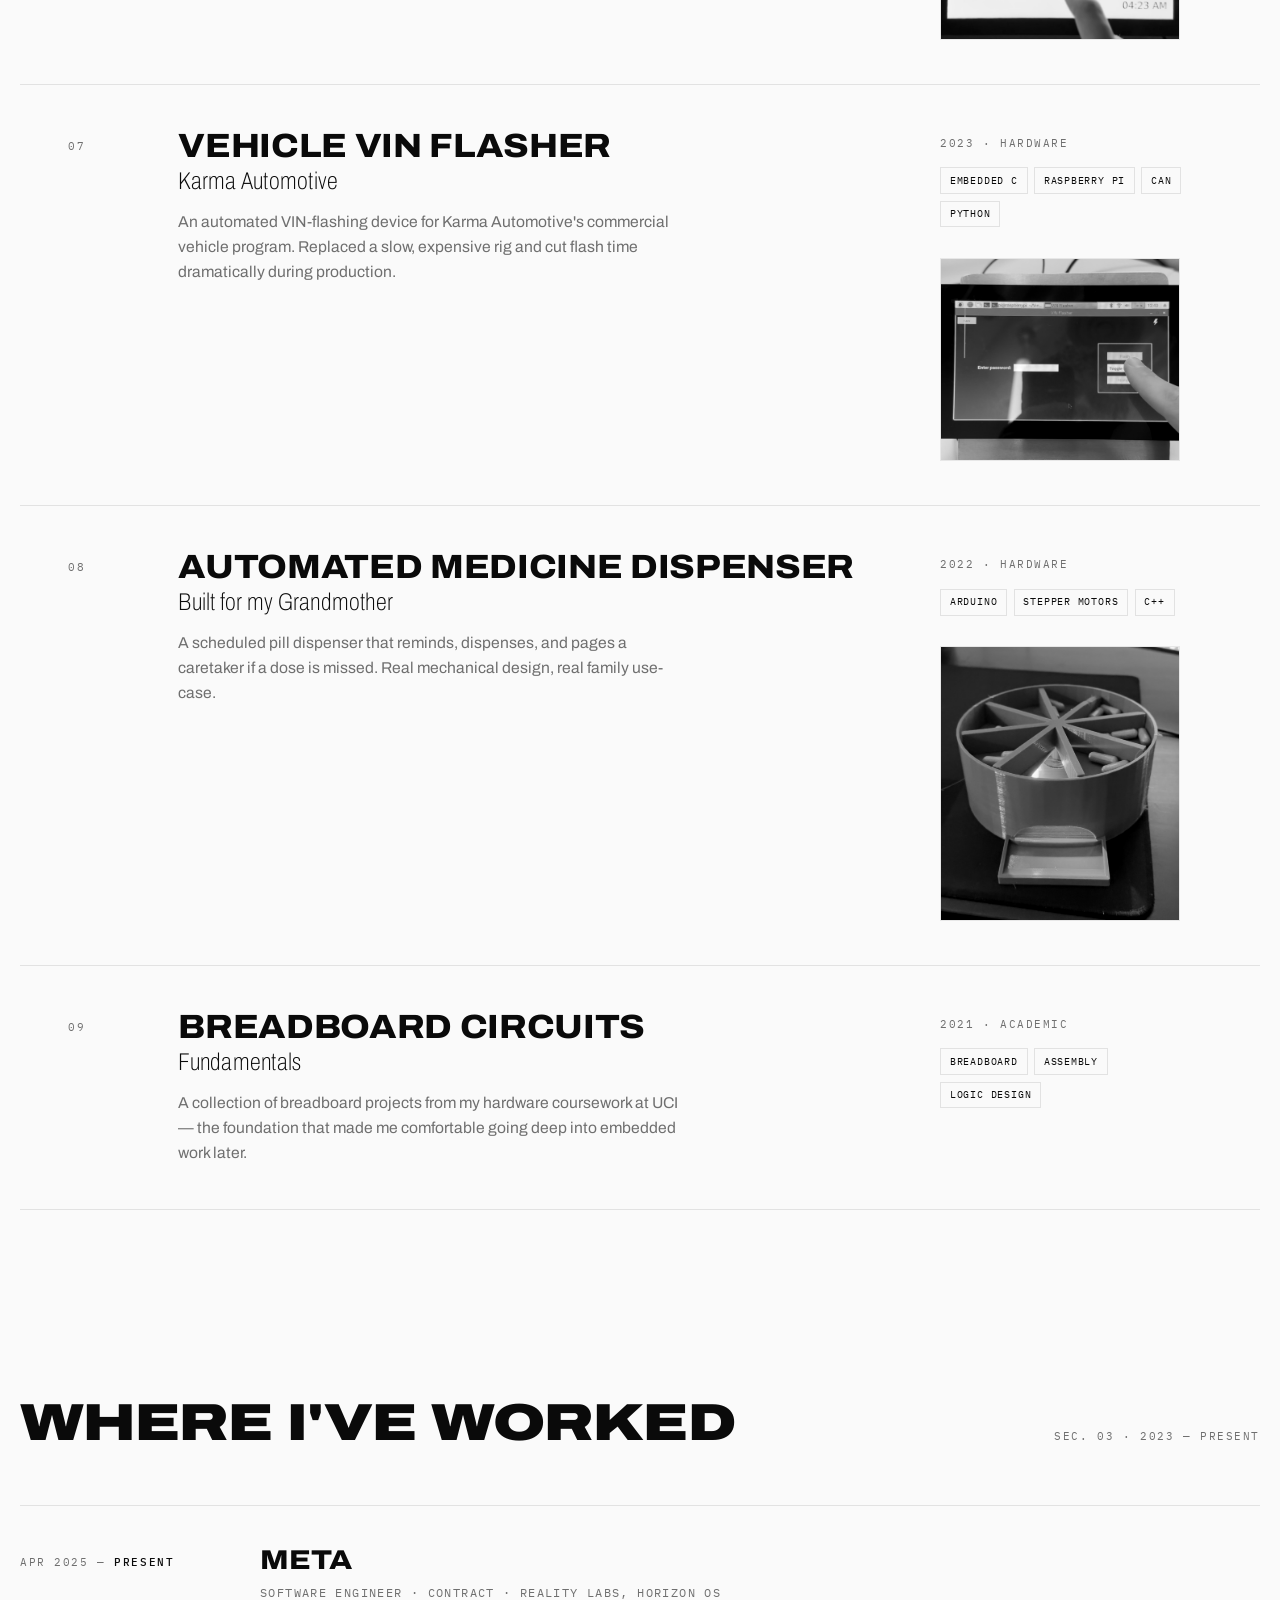
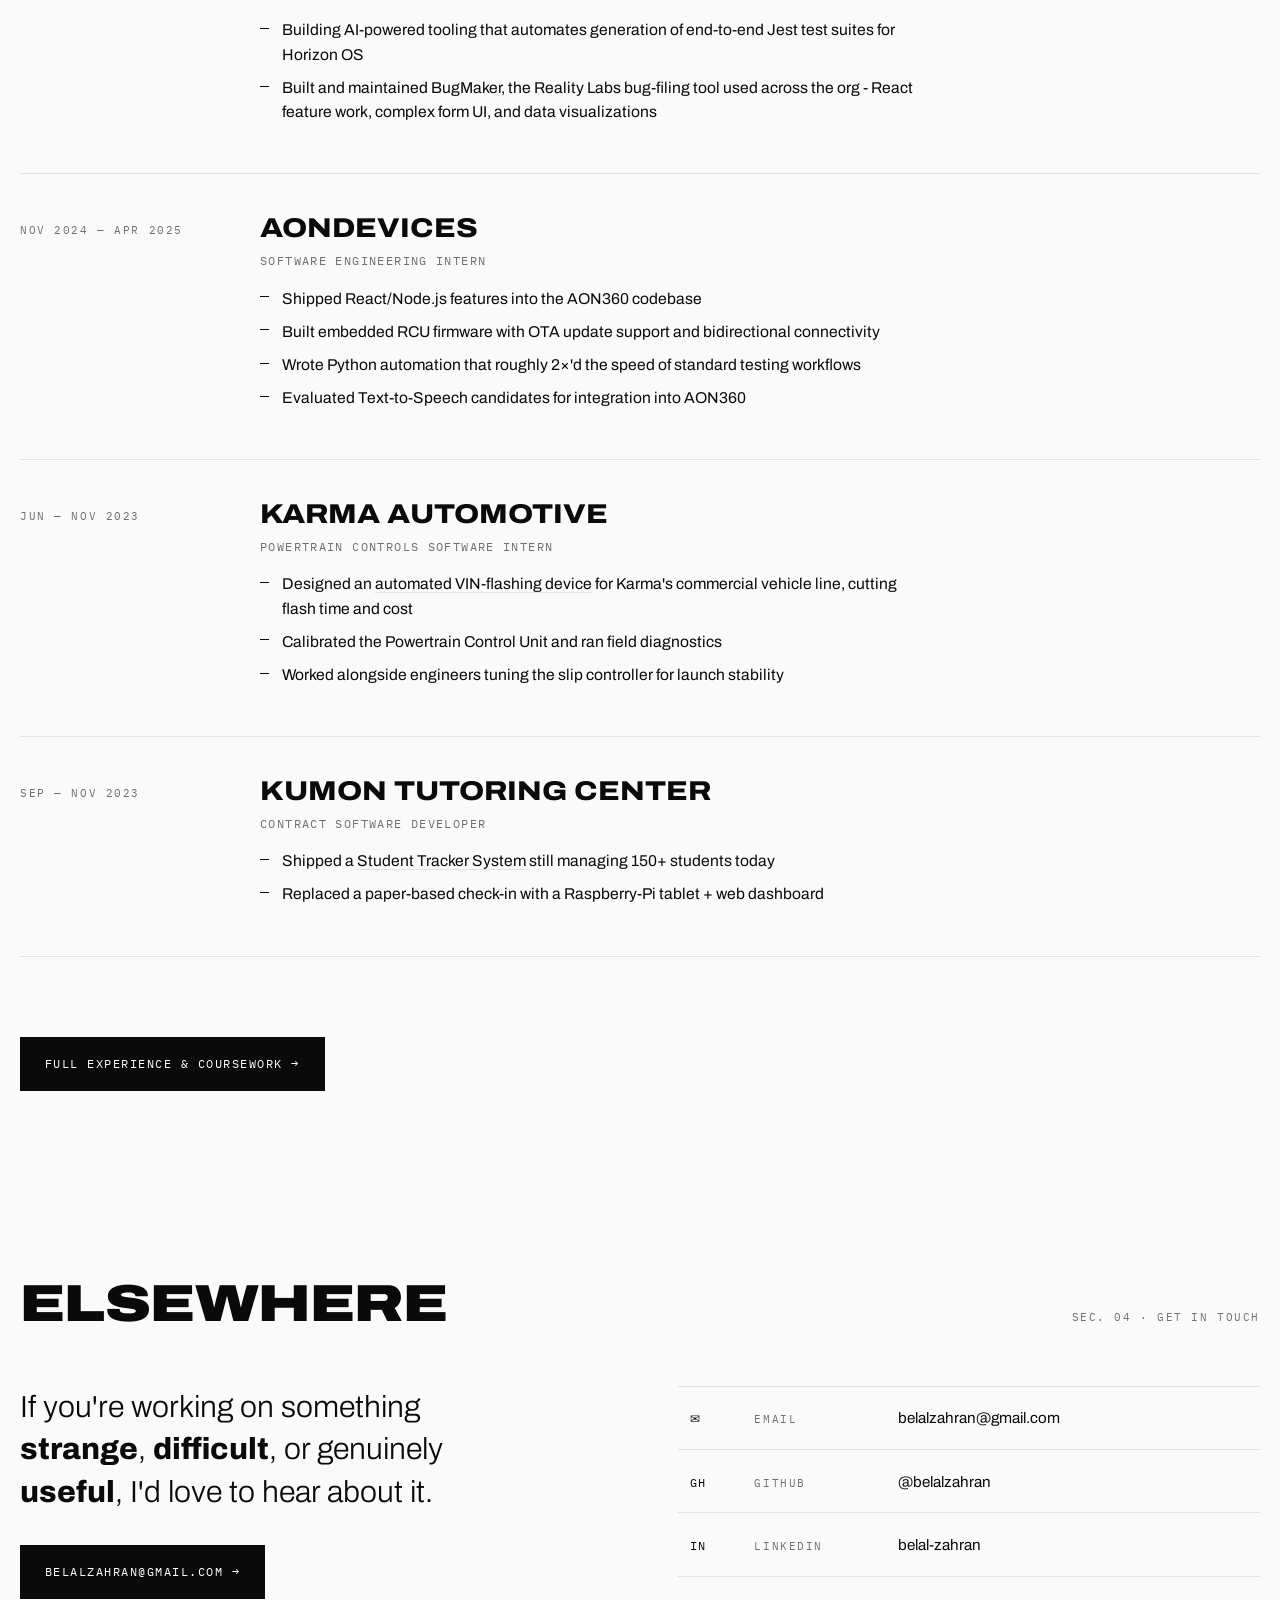
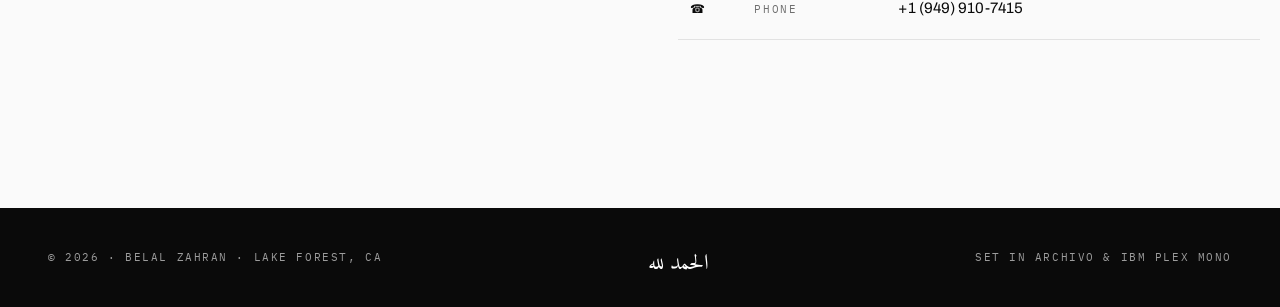
==== commit 648f8cab: "chore: checkpoint uncommitted black-and-white redesign before dark rebuild" ====
--- a/index.html
+++ b/index.html
@@ -15,15 +15,12 @@
 
 	<link rel="preconnect" href="https://fonts.googleapis.com">
 	<link rel="preconnect" href="https://fonts.gstatic.com" crossorigin>
-	<link href="https://fonts.googleapis.com/css2?family=Fraunces:ital,opsz,wght,SOFT,WONK@0,9..144,100..900,30..100,0..1;1,9..144,100..900,30..100,0..1&family=JetBrains+Mono:wght@400;500&family=Amiri+Quran&display=swap" rel="stylesheet">
+	<link href="https://fonts.googleapis.com/css2?family=Archivo:ital,wdth,wght@0,62..125,100..900;1,62..125,100..900&family=IBM+Plex+Mono:wght@400;500&family=Amiri+Quran&display=swap" rel="stylesheet">
 
 	<link rel="stylesheet" href="css/site.css">
 	<script src="config.js" defer></script>
 </head>
 <body>
-
-<div class="bg-glow" aria-hidden="true"></div>
-<div class="grain" aria-hidden="true"></div>
 
 <!-- ==================== NAV ==================== -->
 <nav class="nav" role="navigation" aria-label="Primary">
@@ -32,77 +29,78 @@
 		<a href="#work" class="hide-sm">Work</a>
 		<a href="Experience.html">Experience</a>
 		<a href="contact.html">Contact</a>
-		<a href="#" class="nav__resume" id="resume-link" target="_blank" rel="noopener">Resume <span aria-hidden="true">↗</span></a>
+		<a href="#" id="resume-link" target="_blank" rel="noopener">Resume <span aria-hidden="true">↗</span></a>
 	</div>
 </nav>
 
-<!-- ==================== HERO / MAGAZINE COVER ==================== -->
-<header class="hero wrap" id="top">
-	<div>
-		<div class="hero__masthead">
-			<span class="mono">Vol. IV · Issue 01</span>
-			<span class="mono">MMXXVI · Lake Forest, CA</span>
-		</div>
-
-		<div class="arabic hero__sig" aria-label="Belal Zahran in Arabic">بلال</div>
-
-		<h1 class="display hero__title">
-			<span class="l1">Belal</span>
-			<span class="l2 ital">Zahran.</span>
-		</h1>
-
-		<p class="hero__deck">
-			Software engineer, compulsive tinkerer, and builder of the
-			overly-specific. I make desktop apps that push hardware,
-			embedded systems that live in kitchens and bedrooms, and
-			ML tools for the things I love.
-		</p>
-	</div>
-
-	<div class="hero__meta">
-		<div class="hero__meta-cell">
-			<span class="mono">Currently</span>
-			<span class="val">Software Engineer, <a href="https://about.meta.com/realitylabs/" target="_blank" rel="noopener">Meta / Reality Labs ↗</a></span>
-		</div>
-		<div class="hero__meta-cell">
-			<span class="mono">Education</span>
-			<span class="val">B.S. Computer Science, UC Irvine</span>
-		</div>
-		<div class="hero__meta-cell">
-			<span class="mono">Working In</span>
-			<span class="val">Python · TypeScript · React · Embedded C</span>
-		</div>
-		<div class="hero__meta-cell">
-			<span class="mono">Elsewhere</span>
-			<span class="val">
-				<a href="https://github.com/belalzahran" target="_blank" rel="noopener">GitHub</a> ·
-				<a href="https://www.linkedin.com/in/belal-zahran-957886210/" target="_blank" rel="noopener">LinkedIn</a>
-			</span>
+<!-- ==================== HERO / BLACK PLATE ==================== -->
+<header class="plate">
+	<div class="hero" id="top">
+		<div class="hero__ghost arabic" aria-hidden="true">بلال</div>
+		<div class="hero__inner">
+			<div class="hero__masthead">
+				<span class="mono">Portfolio · Rev. 2026</span>
+				<span class="mono">Lake Forest, CA · 33.64°N 117.69°W</span>
+			</div>
+
+			<h1 class="hero__title">
+				<span class="l1">Belal</span>
+				<span class="l2">Zahran</span>
+			</h1>
+
+			<p class="hero__deck">
+				Software engineer, compulsive tinkerer, and builder of the
+				overly-specific. I make desktop apps that push hardware,
+				embedded systems that live in kitchens and bedrooms, and
+				ML tools for the things I love.
+			</p>
+
+			<div class="hero__meta">
+				<div class="hero__meta-cell">
+					<span class="mono">Currently</span>
+					<span class="val">Software Engineer, <a href="https://about.meta.com/realitylabs/" target="_blank" rel="noopener">Meta / Reality Labs ↗</a></span>
+				</div>
+				<div class="hero__meta-cell">
+					<span class="mono">Education</span>
+					<span class="val">B.S. Computer Science, UC Irvine</span>
+				</div>
+				<div class="hero__meta-cell">
+					<span class="mono">Working In</span>
+					<span class="val">Python · TypeScript · React · Embedded C</span>
+				</div>
+				<div class="hero__meta-cell">
+					<span class="mono">Elsewhere</span>
+					<span class="val">
+						<a href="https://github.com/belalzahran" target="_blank" rel="noopener">GitHub</a> ·
+						<a href="https://www.linkedin.com/in/belal-zahran-957886210/" target="_blank" rel="noopener">LinkedIn</a>
+					</span>
+				</div>
+			</div>
+		</div>
+	</div>
+
+	<!-- ==================== MARQUEE ==================== -->
+	<div class="marquee" aria-hidden="true">
+		<div class="marquee__track">
+			<span>Now building — Finslik</span>
+			<span>Life Dashboard</span>
+			<span>Remote GPU Pipeline</span>
+			<span>Quran Semantic Search</span>
+			<span>Webber</span>
+			<span>Now building — Finslik</span>
+			<span>Life Dashboard</span>
+			<span>Remote GPU Pipeline</span>
+			<span>Quran Semantic Search</span>
+			<span>Webber</span>
 		</div>
 	</div>
 </header>
-
-<!-- ==================== MARQUEE ==================== -->
-<div class="marquee" aria-hidden="true">
-	<div class="marquee__track">
-		<span>Now building — Finslik</span>
-		<span>Life Dashboard</span>
-		<span>Remote GPU Pipeline</span>
-		<span>Quran Semantic Search</span>
-		<span>Webber</span>
-		<span>Now building — Finslik</span>
-		<span>Life Dashboard</span>
-		<span>Remote GPU Pipeline</span>
-		<span>Quran Semantic Search</span>
-		<span>Webber</span>
-	</div>
-</div>
 
 <!-- ==================== ABOUT ==================== -->
 <section class="section wrap" id="about">
 	<div class="about__inner">
 		<div class="about__label">
-			<span class="mono">§ 01 &nbsp; About</span>
+			<span class="mono">Sec. 01 · About</span>
 		</div>
 		<div class="about__body reveal">
 			<p>
@@ -122,10 +120,12 @@
 </section>
 
 <!-- ==================== WORK ==================== -->
-<section class="section wrap" id="work">
-	<div class="sec-head reveal">
-		<h2>Selected Work</h2>
-		<span class="mono">§ 02 &nbsp; 2023 — Present</span>
+<section class="section" id="work">
+	<div class="wrap">
+		<div class="sec-head reveal">
+			<h2>Selected Work</h2>
+			<span class="mono">Sec. 02 · 2021 — Present</span>
+		</div>
 	</div>
 
 	<div class="work">
@@ -134,7 +134,7 @@
 		<article class="work__item reveal">
 			<div class="work__num">01</div>
 			<div class="work__main">
-				<h3 class="work__name"><a href="https://github.com/belalzahran" target="_blank" rel="noopener">Remote GPU Pipeline <em class="ital serif-italic">—&nbsp;Inference Over SSH</em></a></h3>
+				<h3 class="work__name"><a href="https://github.com/belalzahran" target="_blank" rel="noopener">Remote GPU Pipeline <em>Inference Over SSH</em></a></h3>
 				<p class="work__desc">
 					A PyQt5 desktop tool that offloads ONNX inference to a Windows
 					RTX&nbsp;3080 across the LAN. Zero disk writes on the remote —
@@ -154,7 +154,7 @@
 		<article class="work__item reveal">
 			<div class="work__num">02</div>
 			<div class="work__main">
-				<h3 class="work__name"><a href="https://github.com/belalzahran" target="_blank" rel="noopener">Life Dashboard <em class="ital serif-italic">—&nbsp;Bedroom TV</em></a></h3>
+				<h3 class="work__name"><a href="https://github.com/belalzahran" target="_blank" rel="noopener">Life Dashboard <em>Bedroom TV</em></a></h3>
 				<p class="work__desc">
 					An always-on personal dashboard running on a Raspberry&nbsp;Pi,
 					displayed on my bedroom TV. Calendar, email, prayer times, news,
@@ -174,10 +174,10 @@
 		<article class="work__item reveal">
 			<div class="work__num">03</div>
 			<div class="work__main">
-				<h3 class="work__name"><a href="https://github.com/belalzahran" target="_blank" rel="noopener">Qur'an Semantic Search <em class="ital serif-italic">—&nbsp;Meaning, Not Words</em></a></h3>
+				<h3 class="work__name"><a href="https://github.com/belalzahran" target="_blank" rel="noopener">Qur'an Semantic Search <em>Meaning, Not Words</em></a></h3>
 				<p class="work__desc">
 					Type a concept in English; get meaning-matched verses across all
-					6,236 ayahs. Fine-tuned <span class="mono" style="font-size:0.8em">multilingual-e5-large-instruct</span>
+					6,236 ayahs. Fine-tuned <span class="mono">multilingual-e5-large-instruct</span>
 					on 12,440 training pairs, indexed with FAISS, served from FastAPI.
 				</p>
 			</div>
@@ -193,7 +193,7 @@
 		<article class="work__item reveal">
 			<div class="work__num">04</div>
 			<div class="work__main">
-				<h3 class="work__name"><a href="https://github.com/belalzahran/finslik" target="_blank" rel="noopener">Finslik <em class="ital serif-italic">—&nbsp;Personal Finance</em></a></h3>
+				<h3 class="work__name"><a href="https://github.com/belalzahran/finslik" target="_blank" rel="noopener">Finslik <em>Personal Finance</em></a></h3>
 				<p class="work__desc">
 					A Monarch-Money-style aggregator I'm taking to production. Plaid for
 					banks, Coinbase for crypto, live-reconciled into a unified dashboard.
@@ -213,7 +213,7 @@
 		<article class="work__item reveal">
 			<div class="work__num">05</div>
 			<div class="work__main">
-				<h3 class="work__name"><a href="https://github.com/belalzahran" target="_blank" rel="noopener">Webber <em class="ital serif-italic">—&nbsp;Claude's Memory</em></a></h3>
+				<h3 class="work__name"><a href="https://github.com/belalzahran" target="_blank" rel="noopener">Webber <em>Claude's Memory</em></a></h3>
 				<p class="work__desc">
 					A Chrome extension + Flask server that feeds Claude seven days of
 					my browsing history so I can ask "open that Stanford tab from
@@ -233,7 +233,7 @@
 		<article class="work__item reveal">
 			<div class="work__num">06</div>
 			<div class="work__main">
-				<h3 class="work__name"><a href="kumonStudentTracker.html">Kumon Student Tracker <em class="ital serif-italic">—&nbsp;Still Running</em></a></h3>
+				<h3 class="work__name"><a href="kumonStudentTracker.html">Kumon Student Tracker <em>Still Running</em></a></h3>
 				<p class="work__desc">
 					A tablet sign-in, SMS parent-notification, and instructor
 					web dashboard I built as a freelance gig in 2023. Still in daily
@@ -245,17 +245,17 @@
 				<ul class="work__stack">
 					<li>Raspberry Pi</li><li>Python</li><li>Flask</li><li>MySQL</li><li>Twilio</li>
 				</ul>
-			</div>
-			<figure class="work__thumb">
-				<img src="data/Kumon/titleKumonTracker.jpg" alt="Kumon Student Tracker" loading="lazy">
-			</figure>
+				<figure class="work__thumb">
+					<img src="data/Kumon/titleKumonTracker.jpg" alt="Kumon Student Tracker" loading="lazy">
+				</figure>
+			</div>
 		</article>
 
 		<!-- 07 Vehicle VIN Flasher -->
 		<article class="work__item reveal">
 			<div class="work__num">07</div>
 			<div class="work__main">
-				<h3 class="work__name"><a href="vinflash.html">Vehicle VIN Flasher <em class="ital serif-italic">—&nbsp;Karma Automotive</em></a></h3>
+				<h3 class="work__name"><a href="vinflash.html">Vehicle VIN Flasher <em>Karma Automotive</em></a></h3>
 				<p class="work__desc">
 					An automated VIN-flashing device for Karma Automotive's
 					commercial vehicle program. Replaced a slow, expensive rig
@@ -267,17 +267,17 @@
 				<ul class="work__stack">
 					<li>Embedded C</li><li>Raspberry Pi</li><li>CAN</li><li>Python</li>
 				</ul>
-			</div>
-			<figure class="work__thumb">
-				<img src="data/VIN/titleVinFlash.jpg" alt="Vehicle VIN Flasher" loading="lazy">
-			</figure>
+				<figure class="work__thumb">
+					<img src="data/VIN/titleVinFlash.jpg" alt="Vehicle VIN Flasher" loading="lazy">
+				</figure>
+			</div>
 		</article>
 
 		<!-- 08 Medicine Dispenser -->
 		<article class="work__item reveal">
 			<div class="work__num">08</div>
 			<div class="work__main">
-				<h3 class="work__name"><a href="MedicineDispenser.html">Automated Medicine Dispenser <em class="ital serif-italic">—&nbsp;Built for my Grandmother</em></a></h3>
+				<h3 class="work__name"><a href="MedicineDispenser.html">Automated Medicine Dispenser <em>Built for my Grandmother</em></a></h3>
 				<p class="work__desc">
 					A scheduled pill dispenser that reminds, dispenses, and pages a
 					caretaker if a dose is missed. Real mechanical design, real
@@ -289,17 +289,17 @@
 				<ul class="work__stack">
 					<li>Arduino</li><li>Stepper Motors</li><li>C++</li>
 				</ul>
-			</div>
-			<figure class="work__thumb">
-				<img src="data/Medicine/4.jpg" alt="Medicine Dispenser" loading="lazy">
-			</figure>
+				<figure class="work__thumb">
+					<img src="data/Medicine/4.jpg" alt="Medicine Dispenser" loading="lazy">
+				</figure>
+			</div>
 		</article>
 
 		<!-- 09 Circuits -->
 		<article class="work__item reveal">
 			<div class="work__num">09</div>
 			<div class="work__main">
-				<h3 class="work__name"><a href="circuits.html">Breadboard Circuits <em class="ital serif-italic">—&nbsp;Fundamentals</em></a></h3>
+				<h3 class="work__name"><a href="circuits.html">Breadboard Circuits <em>Fundamentals</em></a></h3>
 				<p class="work__desc">
 					A collection of breadboard projects from my hardware
 					coursework at UCI — the foundation that made me comfortable
@@ -321,7 +321,7 @@
 <section class="section wrap" id="experience">
 	<div class="sec-head reveal">
 		<h2>Where I've Worked</h2>
-		<span class="mono">§ 03 &nbsp; 2023 — Present</span>
+		<span class="mono">Sec. 03 · 2023 — Present</span>
 	</div>
 
 	<div class="cv reveal">
@@ -330,9 +330,10 @@
 			<div class="cv__when">Apr 2025 — <b>Present</b></div>
 			<div>
 				<h3 class="cv__company">Meta</h3>
-				<p class="cv__title">Software Engineer · Contract</p>
+				<p class="cv__title">Software Engineer · Contract · Reality Labs, Horizon OS</p>
 				<ul class="cv__bullets">
-					<li>Building and maintaining the Reality Labs Bug Maker Tool used across the org</li>
+					<li>Building AI-powered tooling that automates generation of end-to-end Jest test suites for Horizon OS</li>
+					<li>Built and maintained BugMaker, the Reality Labs bug-filing tool used across the org - React feature work, complex form UI, and data visualizations</li>
 				</ul>
 			</div>
 		</article>
@@ -385,7 +386,7 @@
 <section class="section wrap" id="contact">
 	<div class="sec-head reveal">
 		<h2>Elsewhere</h2>
-		<span class="mono">§ 04 &nbsp; Get In Touch</span>
+		<span class="mono">Sec. 04 · Get In Touch</span>
 	</div>
 
 	<div class="elsewhere">
@@ -423,10 +424,10 @@
 </section>
 
 <!-- ==================== FOOTER ==================== -->
-<footer class="wrap foot">
+<footer class="foot">
 	<span class="mono">© 2026 · Belal Zahran · Lake Forest, CA</span>
 	<span class="arabic" aria-label="Alhamdulillah">الحمد لله</span>
-	<span class="mono">Set in Fraunces &amp; JetBrains Mono</span>
+	<span class="mono">Set in Archivo &amp; IBM Plex Mono</span>
 </footer>
 
 <!-- ==================== JS ==================== -->
--- a/css/site.css
+++ b/css/site.css
@@ -1,793 +1,769 @@
 /* ============================================================
-   belalzahran.com — Editorial Terminal
-   ------------------------------------------------------------
-   Fraunces (display + body) · JetBrains Mono (captions) · Amiri Quran (Arabic)
+   belalzahran.com — "Engineering Print"
+   Pure black & white. Typography and inversion are the palette.
+   Archivo (variable width/weight) + IBM Plex Mono + Amiri Quran
    ============================================================ */
 
-/* --- Reset ------------------------------------------------- */
+:root {
+	--ink: #0a0a0a;
+	--paper: #fafafa;
+	--line: #e2e2e2;
+	--line-inv: #2b2b2b;
+	--muted: #6f6f6f;
+	--muted-inv: #9c9c9c;
+	--font-body: 'Archivo', 'Helvetica Neue', Arial, sans-serif;
+	--font-mono: 'IBM Plex Mono', 'SFMono-Regular', Menlo, monospace;
+	--font-arabic: 'Amiri Quran', 'Amiri', 'Traditional Arabic', serif;
+	--wrap: 1240px;
+	--pad: clamp(1.25rem, 4vw, 3rem);
+}
+
 *, *::before, *::after { box-sizing: border-box; }
 html, body, h1, h2, h3, h4, p, ul, ol, figure, blockquote { margin: 0; padding: 0; }
-ul, ol { list-style: none; }
 img, video { display: block; max-width: 100%; height: auto; }
 a { color: inherit; text-decoration: none; }
-button { font: inherit; color: inherit; background: none; border: 0; cursor: pointer; }
-
-/* --- Theme ------------------------------------------------- */
-:root {
-  --bg:        #10100E;
-  --bg-deep:   #0A0A08;
-  --surface:   #1A1713;
-  --surface-2: #221E18;
-  --fg:        #EDE4D3;
-  --fg-dim:    #C9BFAD;
-  --muted:     #8C8172;
-  --faint:     rgba(237, 228, 211, 0.10);
-  --rule:      rgba(237, 228, 211, 0.14);
-  --rule-strong: rgba(237, 228, 211, 0.28);
-  --accent:    #C9A56E;
-  --accent-hot:#E8C17A;
-  --accent-dim:#8A7A55;
-
-  --font-display: 'Fraunces', 'Iowan Old Style', 'Palatino', serif;
-  --font-body:    'Fraunces', 'Iowan Old Style', 'Palatino', serif;
-  --font-mono:    'JetBrains Mono', 'SF Mono', ui-monospace, monospace;
-  --font-arabic:  'Amiri Quran', 'Amiri', 'Traditional Arabic', serif;
-
-  --ease:    cubic-bezier(.22, 1, .36, 1);
-  --ease-in: cubic-bezier(.7, 0, .84, 0);
-
-  --pad: clamp(1.25rem, 3vw, 2.5rem);
-  --max: 1320px;
-}
-
-/* --- Base -------------------------------------------------- */
-html { scroll-behavior: smooth; -webkit-text-size-adjust: 100%; }
+
+html { scroll-behavior: smooth; }
+@media (prefers-reduced-motion: reduce) {
+	html { scroll-behavior: auto; }
+}
+
 body {
-  font-family: var(--font-body);
-  font-variation-settings: "opsz" 14, "SOFT" 50, "WONK" 0;
-  font-weight: 400;
-  font-size: clamp(1rem, 0.6vw + 0.9rem, 1.125rem);
-  line-height: 1.55;
-  color: var(--fg);
-  background: var(--bg);
-  text-rendering: optimizeLegibility;
-  -webkit-font-smoothing: antialiased;
-  overflow-x: hidden;
-}
-
-::selection { background: var(--accent); color: var(--bg); }
-
-/* --- Grain overlay ---------------------------------------- */
-.grain {
-  position: fixed; inset: 0;
-  pointer-events: none;
-  z-index: 1000;
-  opacity: 0.09;
-  mix-blend-mode: overlay;
-  background-image: url("data:image/svg+xml;utf8,<svg xmlns='http://www.w3.org/2000/svg' width='240' height='240'><filter id='n'><feTurbulence type='fractalNoise' baseFrequency='.9' numOctaves='2' stitchTiles='stitch'/><feColorMatrix values='0 0 0 0 0.93  0 0 0 0 0.89  0 0 0 0 0.82  0 0 0 .6 0'/></filter><rect width='100%' height='100%' filter='url(%23n)'/></svg>");
-}
-
-/* --- Vignette / background glow --------------------------- */
-.bg-glow {
-  position: fixed; inset: 0;
-  pointer-events: none;
-  z-index: -1;
-  background:
-    radial-gradient(ellipse 80% 60% at 50% -10%, rgba(201, 165, 110, 0.10), transparent 55%),
-    radial-gradient(ellipse 60% 40% at 100% 100%, rgba(201, 165, 110, 0.05), transparent 60%),
-    linear-gradient(180deg, var(--bg), var(--bg-deep));
-}
-
-/* --- Typography ------------------------------------------- */
-h1, h2, h3, h4 {
-  font-family: var(--font-display);
-  font-weight: 500;
-  line-height: 1.02;
-  letter-spacing: -0.015em;
-  font-variation-settings: "opsz" 144, "SOFT" 30, "WONK" 0;
-}
-
-.display {
-  font-family: var(--font-display);
-  font-weight: 400;
-  font-variation-settings: "opsz" 144, "SOFT" 40, "WONK" 1;
-  line-height: 0.92;
-  letter-spacing: -0.035em;
-}
-
-.serif-italic {
-  font-style: italic;
-  font-variation-settings: "opsz" 144, "SOFT" 100, "WONK" 1;
-}
+	background: var(--paper);
+	color: var(--ink);
+	font-family: var(--font-body);
+	font-size: 1.0625rem;
+	line-height: 1.6;
+	font-weight: 400;
+	-webkit-font-smoothing: antialiased;
+	text-rendering: optimizeLegibility;
+}
+
+::selection { background: var(--ink); color: var(--paper); }
+
+:focus-visible {
+	outline: 2px solid currentColor;
+	outline-offset: 3px;
+}
+
+/* ---------- Type utilities ---------- */
 
 .mono {
-  font-family: var(--font-mono);
-  font-weight: 400;
-  font-size: 0.7rem;
-  letter-spacing: 0.12em;
-  text-transform: uppercase;
-  color: var(--muted);
+	font-family: var(--font-mono);
+	font-size: 0.7rem;
+	font-weight: 400;
+	letter-spacing: 0.14em;
+	text-transform: uppercase;
 }
 
 .arabic {
-  font-family: var(--font-arabic);
-  direction: rtl;
-  line-height: 1.8;
-  color: var(--accent);
-}
-
-/* --- Layout ----------------------------------------------- */
+	font-family: var(--font-arabic);
+	font-weight: 400;
+}
+
+.muted { color: var(--muted); }
+
 .wrap {
-  max-width: var(--max);
-  margin: 0 auto;
-  padding-left: var(--pad);
-  padding-right: var(--pad);
-}
-
-.section {
-  position: relative;
-  padding: clamp(4rem, 10vw, 8rem) 0;
-  border-top: 1px solid var(--rule);
-}
-
-.section:first-of-type { border-top: 0; }
-
-.rule { height: 1px; background: var(--rule); width: 100%; }
-
-/* --- Navigation ------------------------------------------- */
+	max-width: var(--wrap);
+	margin: 0 auto;
+	padding-left: var(--pad);
+	padding-right: var(--pad);
+}
+
+.hide-sm { display: inline-block; }
+@media (max-width: 640px) { .hide-sm { display: none; } }
+
+/* ---------- Nav (self-inverting via blend mode) ---------- */
+
 .nav {
-  position: fixed;
-  top: 0; left: 0; right: 0;
-  z-index: 100;
-  padding: 1rem var(--pad);
-  display: flex;
-  align-items: center;
-  justify-content: space-between;
-  backdrop-filter: blur(12px) saturate(140%);
-  -webkit-backdrop-filter: blur(12px) saturate(140%);
-  background: linear-gradient(180deg, rgba(16, 16, 14, 0.72), rgba(16, 16, 14, 0.30));
-  border-bottom: 1px solid var(--rule);
-}
+	position: fixed;
+	top: 0; left: 0; right: 0;
+	z-index: 100;
+	display: flex;
+	justify-content: space-between;
+	align-items: baseline;
+	padding: 1.35rem var(--pad);
+	color: #fff;
+	mix-blend-mode: difference;
+	pointer-events: none;
+}
+.nav a { pointer-events: auto; }
 
 .nav__brand {
-  font-family: var(--font-display);
-  font-weight: 500;
-  font-size: 1rem;
-  letter-spacing: 0.01em;
-  font-variation-settings: "opsz" 14;
-}
-.nav__brand i { color: var(--accent); font-style: normal; }
+	font-family: var(--font-mono);
+	font-size: 0.78rem;
+	letter-spacing: 0.1em;
+	text-transform: uppercase;
+	font-weight: 500;
+}
+.nav__brand i { font-style: normal; }
 
 .nav__links {
-  display: flex;
-  gap: clamp(1rem, 2vw, 2rem);
-  align-items: center;
-}
-.nav__links a {
-  font-family: var(--font-mono);
-  font-size: 0.72rem;
-  letter-spacing: 0.18em;
-  text-transform: uppercase;
-  color: var(--fg-dim);
-  position: relative;
-  padding: 0.4rem 0;
-  transition: color .3s var(--ease);
-}
-.nav__links a::after {
-  content: "";
-  position: absolute;
-  left: 0; right: 100%;
-  bottom: 0.15rem;
-  height: 1px;
-  background: var(--accent);
-  transition: right .4s var(--ease);
-}
-.nav__links a:hover { color: var(--fg); }
-.nav__links a:hover::after { right: 0; }
-.nav__links a.is-active { color: var(--accent); }
-.nav__links a.is-active::after { right: 0; }
-
-.nav__resume {
-  display: inline-flex;
-  align-items: center;
-  gap: 0.4rem;
-  padding: 0.45rem 0.9rem;
-  border: 1px solid var(--rule-strong);
-  border-radius: 999px;
-  transition: background .3s var(--ease), border-color .3s var(--ease);
-}
-.nav__resume:hover { background: var(--accent); color: var(--bg); border-color: var(--accent); }
-.nav__resume:hover::after { display: none; }
-
-@media (max-width: 720px) {
-  .nav__links .hide-sm { display: none; }
-}
-
-/* --- Hero / Magazine Cover -------------------------------- */
+	display: flex;
+	gap: clamp(1.1rem, 3vw, 2.25rem);
+	font-family: var(--font-mono);
+	font-size: 0.7rem;
+	letter-spacing: 0.14em;
+	text-transform: uppercase;
+}
+.nav__links a { border-bottom: 1px solid transparent; padding-bottom: 2px; }
+.nav__links a:hover,
+.nav__links a.is-active { border-bottom-color: currentColor; }
+
+/* ---------- Black plate (hero / page headers / footer) ---------- */
+
+.plate {
+	background: var(--ink);
+	color: #fff;
+}
+.plate .muted { color: var(--muted-inv); }
+.plate a:hover { opacity: 0.75; }
+
+/* ---------- Landing hero ---------- */
+
 .hero {
-  position: relative;
-  min-height: 100svh;
-  padding-top: 8rem;
-  padding-bottom: 4rem;
-  display: flex;
-  flex-direction: column;
-  justify-content: space-between;
+	position: relative;
+	display: flex;
+	flex-direction: column;
+	justify-content: flex-end;
+	min-height: 94svh;
+	padding-top: 7rem;
+	overflow: hidden;
+}
+
+.hero__inner {
+	max-width: var(--wrap);
+	width: 100%;
+	margin: 0 auto;
+	padding: 0 var(--pad);
 }
 
 .hero__masthead {
-  display: flex;
-  justify-content: space-between;
-  align-items: baseline;
-  gap: 1rem;
-  margin-bottom: clamp(3rem, 12vw, 8rem);
-  padding-bottom: 1rem;
-  border-bottom: 1px solid var(--rule);
-}
-.hero__masthead .mono { color: var(--fg-dim); }
+	display: flex;
+	justify-content: space-between;
+	gap: 1rem;
+	flex-wrap: wrap;
+	color: var(--muted-inv);
+	padding-bottom: 3rem;
+}
+
+.hero__ghost {
+	position: absolute;
+	top: 42%;
+	right: -2%;
+	transform: translateY(-50%);
+	font-size: clamp(13rem, 34vw, 28rem);
+	line-height: 1;
+	color: transparent;
+	-webkit-text-stroke: 1px rgba(255, 255, 255, 0.22);
+	user-select: none;
+	pointer-events: none;
+}
+@supports not (-webkit-text-stroke: 1px black) {
+	.hero__ghost { color: rgba(255, 255, 255, 0.07); }
+}
 
 .hero__title {
-  font-size: clamp(3.75rem, 16vw, 13.5rem);
-  letter-spacing: -0.05em;
-}
-.hero__title .l1, .hero__title .l2 {
-  display: block;
-  overflow: hidden;
-}
-.hero__title .ital {
-  font-style: italic;
-  font-variation-settings: "opsz" 144, "SOFT" 100, "WONK" 1;
-  color: var(--accent);
-}
+	position: relative;
+	font-weight: 900;
+	font-stretch: 125%;
+	text-transform: uppercase;
+	letter-spacing: -0.015em;
+	line-height: 0.9;
+	font-size: clamp(3.2rem, 12vw, 10rem);
+}
+.hero__title span { display: block; }
+.hero__title .l2 { font-stretch: 78%; font-weight: 100; }
 
 .hero__deck {
-  font-family: var(--font-display);
-  font-style: italic;
-  font-weight: 400;
-  font-size: clamp(1.1rem, 1.6vw, 1.5rem);
-  font-variation-settings: "opsz" 24, "SOFT" 100, "WONK" 1;
-  line-height: 1.45;
-  color: var(--fg-dim);
-  max-width: 40ch;
-  margin-top: 2rem;
-}
-
+	position: relative;
+	max-width: 58ch;
+	margin: 2.25rem 0 3.5rem;
+	font-size: clamp(1rem, 1.6vw, 1.2rem);
+	line-height: 1.65;
+	color: #d4d4d4;
+}
+.hero__deck em { font-style: normal; font-weight: 700; color: inherit; }
+
+/* Hero meta: drawing title-block table */
 .hero__meta {
-  display: grid;
-  grid-template-columns: repeat(auto-fit, minmax(180px, 1fr));
-  gap: 1.5rem;
-  margin-top: 3rem;
-  padding-top: 1.5rem;
-  border-top: 1px solid var(--rule);
-}
-.hero__meta-cell .mono { display: block; margin-bottom: 0.25rem; }
-.hero__meta-cell .val {
-  font-family: var(--font-display);
-  font-size: 1rem;
-  font-variation-settings: "opsz" 14;
-  color: var(--fg);
-}
-.hero__meta-cell .val a { border-bottom: 1px solid var(--rule-strong); }
-.hero__meta-cell .val a:hover { color: var(--accent); border-color: var(--accent); }
-
-.hero__sig {
-  position: absolute;
-  top: 7.2rem;
-  right: var(--pad);
-  font-size: 2.6rem;
-  opacity: 0.9;
-}
-
-/* --- Marquee ---------------------------------------------- */
+	position: relative;
+	display: grid;
+	grid-template-columns: repeat(4, 1fr);
+	border-top: 1px solid var(--line-inv);
+}
+.hero__meta-cell {
+	display: flex;
+	flex-direction: column;
+	gap: 0.5rem;
+	padding: 1.4rem 1.5rem 1.6rem 0;
+	border-right: 1px solid var(--line-inv);
+	margin-right: 1.5rem;
+}
+.hero__meta-cell:last-child { border-right: none; margin-right: 0; }
+.hero__meta-cell .mono { color: var(--muted-inv); }
+.hero__meta-cell .val { font-size: 0.95rem; line-height: 1.5; }
+.hero__meta-cell .val a { border-bottom: 1px solid var(--line-inv); }
+
+@media (max-width: 900px) {
+	.hero__meta { grid-template-columns: 1fr 1fr; }
+	.hero__meta-cell { border-bottom: 1px solid var(--line-inv); }
+	.hero__meta-cell:nth-child(even) { border-right: none; margin-right: 0; }
+	.hero__meta-cell:nth-child(n+3) { border-bottom: none; }
+}
+@media (max-width: 480px) {
+	.hero__meta { grid-template-columns: 1fr; }
+	.hero__meta-cell { border-right: none; margin-right: 0; border-bottom: 1px solid var(--line-inv); }
+	.hero__meta-cell:last-child { border-bottom: none; }
+}
+
+/* ---------- Marquee (bottom edge of the plate) ---------- */
+
 .marquee {
-  border-top: 1px solid var(--rule);
-  border-bottom: 1px solid var(--rule);
-  overflow: hidden;
-  padding: 1.25rem 0;
-  background: var(--surface);
+	background: var(--ink);
+	color: var(--muted-inv);
+	border-top: 1px solid var(--line-inv);
+	overflow: hidden;
+	white-space: nowrap;
 }
 .marquee__track {
-  display: flex;
-  gap: 3rem;
-  white-space: nowrap;
-  animation: marquee 40s linear infinite;
-  font-family: var(--font-display);
-  font-style: italic;
-  font-variation-settings: "opsz" 144, "SOFT" 100, "WONK" 1;
-  font-size: clamp(1.5rem, 3.5vw, 2.75rem);
-  letter-spacing: -0.02em;
-  color: var(--fg);
-  will-change: transform;
-}
-.marquee__track span { display: inline-flex; align-items: center; gap: 3rem; }
+	display: inline-block;
+	padding: 0.8rem 0;
+	font-family: var(--font-mono);
+	font-size: 0.7rem;
+	letter-spacing: 0.14em;
+	text-transform: uppercase;
+	animation: marquee 36s linear infinite;
+}
+.marquee__track span { margin-right: 2.25rem; }
 .marquee__track span::after {
-  content: "✦";
-  color: var(--accent);
-  font-style: normal;
-  font-size: 0.7em;
+	content: '/';
+	margin-left: 2.25rem;
+	opacity: 0.4;
 }
 @keyframes marquee {
-  from { transform: translateX(0); }
-  to   { transform: translateX(-50%); }
-}
-
-/* --- About / deck ----------------------------------------- */
+	from { transform: translateX(0); }
+	to   { transform: translateX(-50%); }
+}
+@media (prefers-reduced-motion: reduce) {
+	.marquee__track { animation: none; }
+}
+
+/* ---------- Sections ---------- */
+
+.section { padding: clamp(4rem, 9vw, 7.5rem) 0 clamp(2.5rem, 6vw, 4.5rem); }
+
+.sec-head {
+	display: flex;
+	justify-content: space-between;
+	align-items: baseline;
+	gap: 1rem;
+	flex-wrap: wrap;
+	margin-bottom: clamp(2rem, 5vw, 3.5rem);
+}
+.sec-head h2 {
+	font-weight: 900;
+	font-stretch: 125%;
+	text-transform: uppercase;
+	letter-spacing: -0.01em;
+	font-size: clamp(1.9rem, 4.5vw, 3.25rem);
+	line-height: 1;
+}
+.sec-head .mono { color: var(--muted); }
+
+/* ---------- About ---------- */
+
 .about__inner {
-  display: grid;
-  grid-template-columns: 1fr;
-  gap: 2rem;
-  align-items: start;
-}
-@media (min-width: 800px) {
-  .about__inner {
-    grid-template-columns: minmax(140px, 0.9fr) minmax(0, 2.2fr);
-    gap: 4rem;
-  }
-}
-.about__label { position: sticky; top: 6rem; }
-.about__body {
-  font-family: var(--font-display);
-  font-size: clamp(1.25rem, 2.2vw, 1.9rem);
-  line-height: 1.45;
-  font-variation-settings: "opsz" 30, "SOFT" 60, "WONK" 0;
-  color: var(--fg);
-  max-width: 38ch;
-}
-.about__body p + p { margin-top: 1.5rem; }
-.about__body em {
-  font-style: italic;
-  color: var(--accent);
-  font-variation-settings: "opsz" 30, "SOFT" 100, "WONK" 1;
-}
-
-/* --- Section heading -------------------------------------- */
-.sec-head {
-  display: flex;
-  align-items: baseline;
-  justify-content: space-between;
-  gap: 1rem;
-  margin-bottom: 3rem;
-  padding-bottom: 1rem;
-  border-bottom: 1px solid var(--rule);
-}
-.sec-head h2 {
-  font-size: clamp(1.5rem, 3vw, 2.25rem);
-  font-variation-settings: "opsz" 144, "SOFT" 40, "WONK" 1;
-  font-style: italic;
-  font-weight: 400;
-  letter-spacing: -0.02em;
-}
-.sec-head .mono { font-size: 0.7rem; }
-
-/* --- Work list (editorial) -------------------------------- */
-.work { display: grid; gap: 0; }
+	display: grid;
+	grid-template-columns: 16rem 1fr;
+	gap: 2rem;
+}
+.about__label { color: var(--muted); }
+.about__body p {
+	max-width: 62ch;
+	font-size: clamp(1.05rem, 1.8vw, 1.3rem);
+	line-height: 1.65;
+}
+.about__body p + p { margin-top: 1.4rem; }
+.about__body em { font-style: normal; font-weight: 700; }
+@media (max-width: 760px) {
+	.about__inner { grid-template-columns: 1fr; }
+}
+
+/* ---------- Work index (full-bleed inverting rows) ---------- */
+
+.work { border-top: 1px solid var(--line); }
 
 .work__item {
-  position: relative;
-  padding: clamp(1.5rem, 3vw, 2.5rem) 0;
-  border-bottom: 1px solid var(--rule);
-  display: grid;
-  grid-template-columns: 60px 1fr;
-  gap: clamp(1rem, 3vw, 3rem);
-  align-items: start;
-  transition: background .5s var(--ease);
-}
-.work__item:hover { background: linear-gradient(90deg, transparent, rgba(201, 165, 110, 0.04), transparent); }
-
-@media (min-width: 900px) {
-  .work__item { grid-template-columns: 72px 1.4fr 1fr; }
+	display: grid;
+	grid-template-columns: 4.5rem 1fr 17rem;
+	gap: clamp(1.25rem, 3vw, 2.5rem);
+	align-items: start;
+	max-width: var(--wrap);
+	margin: 0 auto;
+	padding: clamp(1.75rem, 4vw, 2.75rem) var(--pad);
+	border-bottom: 1px solid var(--line);
+	transition: background-color 0.22s ease, color 0.22s ease;
+}
+@media (hover: hover) {
+	.work__item:hover { background: var(--ink); color: #fff; }
+	.work__item:hover .work__num,
+	.work__item:hover .work__desc,
+	.work__item:hover .work__side .mono { color: var(--muted-inv); }
+	.work__item:hover .work__stack li { border-color: var(--line-inv); }
 }
 
 .work__num {
-  font-family: var(--font-mono);
-  font-size: 0.75rem;
-  letter-spacing: 0.18em;
-  color: var(--accent);
-  padding-top: 0.35rem;
-}
-
-.work__main { display: flex; flex-direction: column; gap: 0.5rem; min-width: 0; }
+	font-family: var(--font-mono);
+	font-size: 0.7rem;
+	letter-spacing: 0.14em;
+	padding-top: 0.55rem;
+	color: var(--muted);
+	transition: color 0.22s ease;
+}
+
 .work__name {
-  font-size: clamp(1.5rem, 3.2vw, 2.5rem);
-  font-variation-settings: "opsz" 144, "SOFT" 40, "WONK" 1;
-  letter-spacing: -0.03em;
-  font-weight: 500;
-  line-height: 1.02;
-}
-.work__name a {
-  display: inline-flex;
-  align-items: baseline;
-  gap: 0.35em;
-  transition: color .35s var(--ease);
-}
-.work__name a::after {
-  content: "↗";
-  font-size: 0.5em;
-  color: var(--accent);
-  transition: transform .4s var(--ease);
-  display: inline-block;
-}
-.work__name a:hover { color: var(--accent); }
-.work__name a:hover::after { transform: translate(4px, -4px); }
+	font-weight: 800;
+	font-stretch: 110%;
+	font-size: clamp(1.35rem, 3vw, 2.1rem);
+	line-height: 1.05;
+	letter-spacing: -0.01em;
+	text-transform: uppercase;
+}
+.work__name em {
+	display: block;
+	font-style: normal;
+	font-weight: 100;
+	font-stretch: 78%;
+	text-transform: none;
+	letter-spacing: 0.01em;
+	font-size: 0.72em;
+	margin-top: 0.3rem;
+}
 
 .work__desc {
-  font-family: var(--font-display);
-  font-style: italic;
-  font-variation-settings: "opsz" 30, "SOFT" 100, "WONK" 0;
-  font-size: clamp(1rem, 1.2vw, 1.125rem);
-  color: var(--fg-dim);
-  max-width: 58ch;
-  line-height: 1.45;
-}
+	max-width: 56ch;
+	margin-top: 0.9rem;
+	font-size: 0.98rem;
+	color: var(--muted);
+	transition: color 0.22s ease;
+}
+.work__desc .mono { font-size: 0.8em; letter-spacing: 0.04em; text-transform: none; }
 
 .work__side {
-  display: flex;
-  flex-direction: column;
-  gap: 0.5rem;
-  padding-top: 0.5rem;
-}
-.work__side .mono { color: var(--muted); font-size: 0.68rem; }
+	display: flex;
+	flex-direction: column;
+	gap: 0.9rem;
+	padding-top: 0.4rem;
+}
+.work__side .mono { color: var(--muted); transition: color 0.22s ease; }
+
 .work__stack {
-  display: flex;
-  flex-wrap: wrap;
-  gap: 0.35rem 0.6rem;
-  margin-top: 0.35rem;
+	list-style: none;
+	display: flex;
+	flex-wrap: wrap;
+	gap: 0.4rem;
 }
 .work__stack li {
-  font-family: var(--font-mono);
-  font-size: 0.68rem;
-  letter-spacing: 0.06em;
-  color: var(--fg-dim);
-  padding: 0.15rem 0.55rem;
-  border: 1px solid var(--rule);
-  border-radius: 999px;
+	font-family: var(--font-mono);
+	font-size: 0.62rem;
+	letter-spacing: 0.08em;
+	text-transform: uppercase;
+	border: 1px solid var(--line);
+	padding: 0.28rem 0.55rem;
+	transition: border-color 0.22s ease;
 }
 
 .work__thumb {
-  grid-column: 2 / -1;
-  margin-top: 1rem;
-  border: 1px solid var(--rule);
-  border-radius: 4px;
-  overflow: hidden;
-  aspect-ratio: 16 / 9;
-  background: var(--surface);
-  position: relative;
+	grid-column: 3;
+	max-width: 15rem;
+	margin-top: 1rem;
 }
 .work__thumb img {
-  width: 100%; height: 100%;
-  object-fit: cover;
-  transition: transform 1.2s var(--ease);
-  filter: saturate(0.9) contrast(1.02);
-}
-.work__item:hover .work__thumb img { transform: scale(1.03); }
-
-/* --- Experience timeline ---------------------------------- */
+	filter: grayscale(1) contrast(1.05);
+	transition: filter 0.3s ease;
+	border: 1px solid var(--line);
+}
+.work__item:hover .work__thumb img { filter: grayscale(1) contrast(1.05); }
+.work__thumb img:hover { filter: none; }
+
+@media (max-width: 860px) {
+	.work__item { grid-template-columns: 3rem 1fr; }
+	.work__side { grid-column: 2; flex-direction: row; flex-wrap: wrap; align-items: center; gap: 0.75rem; }
+	.work__thumb { grid-column: 2; }
+}
+
+/* ---------- CV / experience ---------- */
+
+.cv { border-top: 1px solid var(--line); }
+
 .cv__role {
-  display: grid;
-  grid-template-columns: 1fr;
-  gap: 0.5rem;
-  padding: 2rem 0;
-  border-bottom: 1px solid var(--rule);
-}
-@media (min-width: 800px) {
-  .cv__role {
-    grid-template-columns: 180px 1fr;
-    gap: 2.5rem;
-    padding: 2.5rem 0;
-  }
+	display: grid;
+	grid-template-columns: 13rem 1fr;
+	gap: 2rem;
+	padding: clamp(1.75rem, 4vw, 2.5rem) 0;
+	border-bottom: 1px solid var(--line);
 }
 .cv__when {
-  font-family: var(--font-mono);
-  font-size: 0.72rem;
-  letter-spacing: 0.14em;
-  text-transform: uppercase;
-  color: var(--muted);
-  padding-top: 0.6rem;
-}
-.cv__when b { color: var(--accent); font-weight: 400; }
+	font-family: var(--font-mono);
+	font-size: 0.7rem;
+	letter-spacing: 0.14em;
+	text-transform: uppercase;
+	color: var(--muted);
+	padding-top: 0.5rem;
+}
+.cv__when b { color: var(--ink); font-weight: 500; }
 .cv__company {
-  font-size: clamp(1.25rem, 2.2vw, 1.75rem);
-  font-variation-settings: "opsz" 144, "SOFT" 40, "WONK" 1;
-  letter-spacing: -0.02em;
-  font-weight: 500;
-  line-height: 1.1;
+	font-weight: 800;
+	font-stretch: 115%;
+	text-transform: uppercase;
+	font-size: clamp(1.25rem, 2.6vw, 1.7rem);
+	line-height: 1.1;
 }
 .cv__title {
-  font-family: var(--font-display);
-  font-style: italic;
-  font-variation-settings: "opsz" 24, "SOFT" 100, "WONK" 1;
-  color: var(--accent);
-  margin-bottom: 0.75rem;
-  font-size: 1rem;
+	font-family: var(--font-mono);
+	font-size: 0.72rem;
+	letter-spacing: 0.12em;
+	text-transform: uppercase;
+	color: var(--muted);
+	margin: 0.5rem 0 1rem;
 }
 .cv__bullets {
-  display: flex;
-  flex-direction: column;
-  gap: 0.5rem;
-  color: var(--fg-dim);
-  max-width: 62ch;
-  line-height: 1.5;
+	list-style: none;
+	max-width: 66ch;
 }
 .cv__bullets li {
-  padding-left: 1.2rem;
-  position: relative;
+	position: relative;
+	padding-left: 1.4rem;
+	margin-bottom: 0.55rem;
+	font-size: 0.98rem;
+	line-height: 1.55;
 }
 .cv__bullets li::before {
-  content: "—";
-  position: absolute;
-  left: 0;
-  color: var(--accent-dim);
-}
-.cv__bullets a { color: var(--accent); border-bottom: 1px solid var(--accent-dim); }
-.cv__bullets a:hover { color: var(--accent-hot); border-color: var(--accent-hot); }
-
-/* --- Courses ---------------------------------------------- */
+	content: '';
+	position: absolute;
+	left: 0;
+	top: 0.62em;
+	width: 0.55rem;
+	height: 1px;
+	background: var(--ink);
+}
+.cv__bullets a { border-bottom: 1px solid var(--line); }
+.cv__bullets a:hover { border-bottom-color: var(--ink); }
+
+@media (max-width: 700px) {
+	.cv__role { grid-template-columns: 1fr; gap: 0.75rem; }
+}
+
+/* ---------- Skills matrix ---------- */
+
+.skills {
+	display: grid;
+	grid-template-columns: repeat(auto-fit, minmax(200px, 1fr));
+	border-top: 1px solid var(--line);
+	border-left: 1px solid var(--line);
+}
+.skills__cell {
+	padding: 1.5rem;
+	border-right: 1px solid var(--line);
+	border-bottom: 1px solid var(--line);
+}
+.skills__cell .mono { color: var(--muted); display: block; margin-bottom: 0.9rem; }
+.skills__cell ul { list-style: none; }
+.skills__cell li {
+	font-size: 0.95rem;
+	padding: 0.22rem 0;
+}
+
+/* ---------- Coursework ---------- */
+
+.courses-title {
+	font-weight: 800;
+	font-stretch: 115%;
+	text-transform: uppercase;
+	font-size: 1.35rem;
+	margin: 4rem 0 1.25rem;
+}
 .courses {
-  display: grid;
-  grid-template-columns: repeat(auto-fit, minmax(210px, 1fr));
-  gap: 0.5rem 2rem;
-  margin-top: 2rem;
+	list-style: none;
+	columns: 2;
+	column-gap: 3rem;
+	max-width: 60rem;
+	border-top: 1px solid var(--line);
+	padding-top: 0.5rem;
 }
 .courses li {
-  font-family: var(--font-mono);
-  font-size: 0.72rem;
-  letter-spacing: 0.06em;
-  color: var(--fg-dim);
-  padding: 0.5rem 0;
-  border-bottom: 1px dashed var(--rule);
-}
-.courses li b { color: var(--accent); font-weight: 400; }
-
-/* --- Contact / elsewhere ---------------------------------- */
+	font-size: 0.95rem;
+	padding: 0.5rem 0;
+	border-bottom: 1px solid var(--line);
+	break-inside: avoid;
+}
+.courses b {
+	font-family: var(--font-mono);
+	font-weight: 500;
+	font-size: 0.72rem;
+	letter-spacing: 0.08em;
+}
+@media (max-width: 640px) { .courses { columns: 1; } }
+
+/* ---------- Contact / elsewhere ---------- */
+
 .elsewhere {
-  display: grid;
-  grid-template-columns: 1fr;
-  gap: 3rem;
-  align-items: start;
-}
-@media (min-width: 900px) {
-  .elsewhere { grid-template-columns: 1.4fr 1fr; gap: 6rem; }
-}
+	display: grid;
+	grid-template-columns: 1fr 1fr;
+	gap: clamp(2rem, 6vw, 5rem);
+	align-items: start;
+}
+@media (max-width: 820px) { .elsewhere { grid-template-columns: 1fr; } }
 
 .elsewhere__pitch {
-  font-family: var(--font-display);
-  font-size: clamp(1.8rem, 4vw, 3.2rem);
-  line-height: 1.1;
-  font-variation-settings: "opsz" 144, "SOFT" 40, "WONK" 1;
-  letter-spacing: -0.025em;
-}
-.elsewhere__pitch em {
-  font-style: italic;
-  color: var(--accent);
-  font-variation-settings: "opsz" 144, "SOFT" 100, "WONK" 1;
-}
+	font-size: clamp(1.3rem, 2.6vw, 1.9rem);
+	line-height: 1.4;
+	max-width: 26ch;
+	font-weight: 300;
+}
+.elsewhere__pitch em { font-style: normal; font-weight: 800; }
+
 .elsewhere__cta {
-  display: inline-flex;
-  align-items: baseline;
-  gap: 0.5rem;
-  margin-top: 1.5rem;
-  font-family: var(--font-display);
-  font-style: italic;
-  font-size: 1.25rem;
-  color: var(--accent);
-  border-bottom: 1px solid var(--accent-dim);
-  padding-bottom: 0.2rem;
-  transition: gap .4s var(--ease);
-}
-.elsewhere__cta:hover { gap: 1rem; color: var(--accent-hot); border-color: var(--accent-hot); }
-
-.channels { display: grid; gap: 1rem; }
+	display: inline-block;
+	margin-top: 2rem;
+	font-family: var(--font-mono);
+	font-size: 0.78rem;
+	letter-spacing: 0.12em;
+	text-transform: uppercase;
+	background: var(--ink);
+	color: #fff;
+	padding: 1rem 1.5rem;
+	border: 1px solid var(--ink);
+	transition: background-color 0.2s ease, color 0.2s ease;
+}
+.elsewhere__cta:hover { background: transparent; color: var(--ink); }
+
+.channels {
+	border-top: 1px solid var(--line);
+}
 .channels a {
-  display: grid;
-  grid-template-columns: 2.2rem 1fr auto;
-  align-items: center;
-  gap: 1rem;
-  padding: 1rem 1.25rem;
-  border: 1px solid var(--rule);
-  border-radius: 6px;
-  transition: border-color .3s var(--ease), background .3s var(--ease);
-}
-.channels a:hover { border-color: var(--accent); background: var(--surface); }
+	display: grid;
+	grid-template-columns: 3rem 8rem 1fr;
+	align-items: baseline;
+	gap: 1rem;
+	padding: 1.1rem 0.75rem;
+	border-bottom: 1px solid var(--line);
+	transition: background-color 0.18s ease, color 0.18s ease;
+}
+.channels a:hover { background: var(--ink); color: #fff; }
 .channels .ico {
-  font-family: var(--font-mono);
-  font-size: 0.75rem;
-  letter-spacing: 0.1em;
-  color: var(--accent);
-  text-align: center;
+	font-family: var(--font-mono);
+	font-size: 0.72rem;
+	letter-spacing: 0.08em;
 }
 .channels .label {
-  font-family: var(--font-display);
-  font-size: 1rem;
-  font-variation-settings: "opsz" 14;
-}
-.channels .val {
-  font-family: var(--font-mono);
-  font-size: 0.75rem;
-  letter-spacing: 0.08em;
-  color: var(--fg-dim);
-}
-
-/* --- Footer ----------------------------------------------- */
+	font-family: var(--font-mono);
+	font-size: 0.7rem;
+	letter-spacing: 0.14em;
+	text-transform: uppercase;
+	color: var(--muted);
+	transition: color 0.18s ease;
+}
+.channels a:hover .label { color: var(--muted-inv); }
+.channels .val { font-size: 0.95rem; }
+@media (max-width: 520px) {
+	.channels a { grid-template-columns: 2.25rem 1fr; }
+	.channels .val { grid-column: 2; }
+}
+
+/* ---------- Contact page ---------- */
+
+.contact-grid {
+	display: grid;
+	grid-template-columns: minmax(260px, 420px) 1fr;
+	gap: clamp(2.5rem, 6vw, 5rem);
+	align-items: center;
+	padding-top: clamp(8rem, 14vw, 11rem);
+}
+@media (max-width: 860px) { .contact-grid { grid-template-columns: 1fr; } }
+
+.contact-portrait img {
+	filter: grayscale(1) contrast(1.05);
+	transition: filter 0.35s ease;
+	border: 1px solid var(--line);
+}
+.contact-portrait:hover img { filter: none; }
+.contact-portrait__cap {
+	font-family: var(--font-mono);
+	font-size: 0.68rem;
+	letter-spacing: 0.14em;
+	text-transform: uppercase;
+	color: var(--muted);
+	margin-top: 0.8rem;
+}
+
+.contact-title {
+	font-weight: 900;
+	font-stretch: 125%;
+	text-transform: uppercase;
+	letter-spacing: -0.015em;
+	line-height: 0.95;
+	font-size: clamp(2.6rem, 7vw, 5.25rem);
+	margin-top: 1.25rem;
+}
+.contact-title em {
+	display: block;
+	font-style: normal;
+	font-weight: 100;
+	font-stretch: 78%;
+	text-transform: none;
+}
+
+/* ---------- Project detail pages ---------- */
+
+.p-hero {
+	padding-top: clamp(8rem, 14vw, 11rem);
+	padding-bottom: clamp(3rem, 6vw, 4.5rem);
+}
+.p-hero .mono { color: var(--muted-inv); }
+.p-hero h1 {
+	font-weight: 900;
+	font-stretch: 125%;
+	text-transform: uppercase;
+	letter-spacing: -0.015em;
+	line-height: 0.95;
+	font-size: clamp(2.5rem, 7.5vw, 5.5rem);
+	margin-top: 1.25rem;
+}
+.p-hero h1 em {
+	font-style: normal;
+	font-weight: 100;
+	font-stretch: 78%;
+	text-transform: none;
+}
+.p-hero .hero__deck { margin-bottom: 3rem; }
+
+.p-meta {
+	display: grid;
+	grid-template-columns: repeat(4, 1fr);
+	border-top: 1px solid var(--line-inv);
+}
+@media (max-width: 900px) {
+	.p-meta { grid-template-columns: 1fr 1fr; }
+	.p-meta .hero__meta-cell:nth-child(even) { border-right: none; margin-right: 0; }
+	.p-meta .hero__meta-cell:nth-child(n+3) { border-bottom: none; }
+}
+@media (max-width: 480px) {
+	.p-meta { grid-template-columns: 1fr; }
+	.p-meta .hero__meta-cell { border-right: none; margin-right: 0; border-bottom: 1px solid var(--line-inv); }
+	.p-meta .hero__meta-cell:last-child { border-bottom: none; }
+}
+
+.prose {
+	max-width: 72ch;
+	margin: 0 auto;
+	padding: clamp(3rem, 7vw, 5rem) var(--pad) 1rem;
+}
+.prose h3 {
+	font-weight: 800;
+	font-stretch: 115%;
+	text-transform: uppercase;
+	font-size: 1.15rem;
+	letter-spacing: 0.01em;
+	margin: 2.5rem 0 0.9rem;
+}
+.prose h3:first-child { margin-top: 0; }
+.prose p { margin-bottom: 1rem; }
+.prose p, .prose li { font-size: 1rem; line-height: 1.7; }
+.prose em { font-style: normal; font-weight: 700; }
+.prose ul { list-style: none; margin: 1rem 0 1.5rem; }
+.prose ul li {
+	position: relative;
+	padding-left: 1.4rem;
+	margin-bottom: 0.5rem;
+}
+.prose ul li::before {
+	content: '';
+	position: absolute;
+	left: 0;
+	top: 0.7em;
+	width: 0.55rem;
+	height: 1px;
+	background: var(--ink);
+}
+.prose a { border-bottom: 1px solid var(--line); }
+.prose a:hover { border-bottom-color: var(--ink); }
+
+.media {
+	max-width: 60rem;
+	margin: clamp(2.5rem, 6vw, 4rem) auto;
+	padding: 0 var(--pad);
+}
+.media > .mono { display: block; margin-bottom: 1rem; color: var(--muted); }
+.media__note {
+	color: var(--muted);
+	font-size: 0.92rem;
+	margin-bottom: 1.5rem;
+	max-width: 62ch;
+}
+.media img {
+	filter: grayscale(1) contrast(1.05);
+	transition: filter 0.35s ease;
+	border: 1px solid var(--line);
+}
+.media img:hover { filter: none; }
+
+.grid-2 {
+	display: grid;
+	grid-template-columns: 1fr 1fr;
+	gap: 1rem;
+}
+@media (max-width: 640px) { .grid-2 { grid-template-columns: 1fr; } }
+
+.video {
+	position: relative;
+	border: 1px solid var(--line);
+}
+
+/* ---------- Prev / next project nav ---------- */
+
+.p-nav {
+	display: grid;
+	grid-template-columns: 1fr 1fr;
+	border-top: 1px solid var(--line);
+	border-bottom: 1px solid var(--line);
+	margin-top: clamp(3rem, 7vw, 5rem);
+}
+.p-nav a {
+	font-family: var(--font-mono);
+	font-size: 0.72rem;
+	letter-spacing: 0.12em;
+	text-transform: uppercase;
+	padding: 1.5rem var(--pad);
+	transition: background-color 0.18s ease, color 0.18s ease;
+}
+.p-nav a + a { text-align: right; border-left: 1px solid var(--line); }
+.p-nav a:hover { background: var(--ink); color: #fff; }
+
+/* ---------- Footer ---------- */
+
 .foot {
-  padding: 3rem 0 2rem;
-  border-top: 1px solid var(--rule);
-  display: flex;
-  flex-wrap: wrap;
-  gap: 1rem;
-  justify-content: space-between;
-  align-items: baseline;
-  color: var(--muted);
-}
-.foot .mono { font-size: 0.68rem; }
-.foot .arabic { font-size: 1.3rem; }
-
-/* --- Project detail page --------------------------------- */
-.project-hero { padding-top: 10rem; }
-.project-hero .mono { color: var(--accent); margin-bottom: 1rem; display: block; }
-.project-hero h1 {
-  font-size: clamp(2.5rem, 7vw, 5.5rem);
-  font-variation-settings: "opsz" 144, "SOFT" 40, "WONK" 1;
-  letter-spacing: -0.035em;
-  margin-bottom: 1.5rem;
-  line-height: 0.98;
-}
-.project-hero h1 em { font-style: italic; color: var(--accent); font-variation-settings: "opsz" 144, "SOFT" 100, "WONK" 1; }
-
-.project-hero__meta {
-  display: grid;
-  grid-template-columns: repeat(auto-fit, minmax(180px, 1fr));
-  gap: 1.5rem;
-  margin-top: 2.5rem;
-  padding-top: 1.5rem;
-  border-top: 1px solid var(--rule);
-}
-
-.project-body {
-  max-width: 68ch;
-  margin: 4rem auto;
-  padding: 0 var(--pad);
-  font-family: var(--font-display);
-  font-size: 1.125rem;
-  font-variation-settings: "opsz" 24, "SOFT" 30, "WONK" 0;
-  line-height: 1.65;
-  color: var(--fg);
-}
-.project-body p + p,
-.project-body p + h3,
-.project-body h3 + p { margin-top: 1.5rem; }
-.project-body h3 {
-  font-size: 1.5rem;
-  font-style: italic;
-  font-variation-settings: "opsz" 30, "SOFT" 100, "WONK" 1;
-  color: var(--accent);
-  font-weight: 400;
-}
-.project-body a { color: var(--accent); border-bottom: 1px solid var(--accent-dim); }
-.project-body a:hover { color: var(--accent-hot); border-color: var(--accent-hot); }
-.project-body ul { margin: 1rem 0; padding-left: 1.2rem; }
-.project-body ul li { list-style: disc; color: var(--fg-dim); margin-bottom: 0.3rem; }
-
-.project-media { margin: 3rem auto; max-width: 1100px; padding: 0 var(--pad); }
-.project-media .stack { display: grid; gap: 1rem; grid-template-columns: 1fr; }
-@media (min-width: 700px) { .project-media .stack.two { grid-template-columns: 1fr 1fr; } }
-.project-media img {
-  width: 100%;
-  border: 1px solid var(--rule);
-  border-radius: 4px;
-  filter: saturate(0.92) contrast(1.02);
-}
-.project-media .video {
-  position: relative; padding-bottom: 56.25%; height: 0;
-  border: 1px solid var(--rule); border-radius: 4px; overflow: hidden;
-}
-.project-media .video iframe,
-.project-media .video > div {
-  position: absolute !important; inset: 0; width: 100%; height: 100%;
-}
-
-.project-nav {
-  display: flex;
-  justify-content: space-between;
-  align-items: center;
-  gap: 1rem;
-  max-width: 1100px;
-  margin: 4rem auto 2rem;
-  padding: 2rem var(--pad);
-  border-top: 1px solid var(--rule);
-}
-.project-nav a {
-  font-family: var(--font-display);
-  font-style: italic;
-  font-size: 1.1rem;
-  font-variation-settings: "opsz" 24, "SOFT" 100, "WONK" 1;
-  color: var(--fg-dim);
-  transition: color .3s var(--ease);
-}
-.project-nav a:hover { color: var(--accent); }
-
-/* --- Contact page specific -------------------------------- */
-.contact-grid {
-  display: grid;
-  grid-template-columns: 1fr;
-  gap: 3rem;
-  padding-top: 9rem;
-}
-@media (min-width: 900px) {
-  .contact-grid { grid-template-columns: 1.2fr 1fr; gap: 5rem; }
-}
-.contact-portrait {
-  position: relative;
-  border: 1px solid var(--rule);
-  border-radius: 4px;
-  overflow: hidden;
-  aspect-ratio: 4 / 5;
-  background: var(--surface);
-}
-.contact-portrait img {
-  width: 100%; height: 100%;
-  object-fit: cover;
-  filter: saturate(0.85) contrast(1.05) brightness(0.9);
-}
-.contact-portrait::after {
-  content: "";
-  position: absolute; inset: 0;
-  background: linear-gradient(180deg, transparent 40%, rgba(16,16,14,0.5));
-  pointer-events: none;
-}
-.contact-portrait__cap {
-  position: absolute;
-  bottom: 0.75rem;
-  left: 0.75rem;
-  font-family: var(--font-mono);
-  font-size: 0.65rem;
-  letter-spacing: 0.16em;
-  text-transform: uppercase;
-  color: var(--fg);
-  padding: 0.3rem 0.6rem;
-  background: rgba(16,16,14,0.7);
-  backdrop-filter: blur(4px);
-  border-radius: 2px;
-  z-index: 1;
-}
-
-/* --- Reveal animations ----------------------------------- */
+	display: flex;
+	justify-content: space-between;
+	align-items: center;
+	gap: 1rem;
+	flex-wrap: wrap;
+	background: var(--ink);
+	color: var(--muted-inv);
+	padding: 2rem var(--pad);
+	margin-top: clamp(3rem, 8vw, 6rem);
+}
+.foot .arabic { font-size: 1.35rem; color: #fff; }
+
+/* ---------- Reveal on scroll ---------- */
+
 .reveal {
-  opacity: 0;
-  transform: translateY(24px);
-  transition: opacity 1.1s var(--ease), transform 1.1s var(--ease);
-}
-.reveal.is-in {
-  opacity: 1;
-  transform: translateY(0);
-}
-
-/* Hero staggered load */
-@keyframes riseIn {
-  from { opacity: 0; transform: translateY(40px); }
-  to   { opacity: 1; transform: translateY(0); }
-}
-.hero__masthead,
-.hero__title .l1,
-.hero__title .l2,
-.hero__deck,
-.hero__meta,
-.hero__sig {
-  animation: riseIn 1.1s var(--ease) both;
-}
-.hero__masthead    { animation-delay: .1s; }
-.hero__sig         { animation-delay: .25s; }
-.hero__title .l1   { animation-delay: .4s; }
-.hero__title .l2   { animation-delay: .55s; }
-.hero__deck        { animation-delay: .85s; }
-.hero__meta        { animation-delay: 1.05s; }
-
-/* --- Motion preferences ----------------------------------- */
+	opacity: 0;
+	transform: translateY(16px);
+	transition: opacity 0.6s ease, transform 0.6s ease;
+}
+.reveal.is-in { opacity: 1; transform: none; }
 @media (prefers-reduced-motion: reduce) {
-  *, *::before, *::after {
-    animation-duration: 0.01ms !important;
-    animation-iteration-count: 1 !important;
-    transition-duration: 0.01ms !important;
-    scroll-behavior: auto !important;
-  }
-  .marquee__track { animation: none; }
-  .reveal { opacity: 1; transform: none; }
-}
+	.reveal { opacity: 1; transform: none; transition: none; }
+}
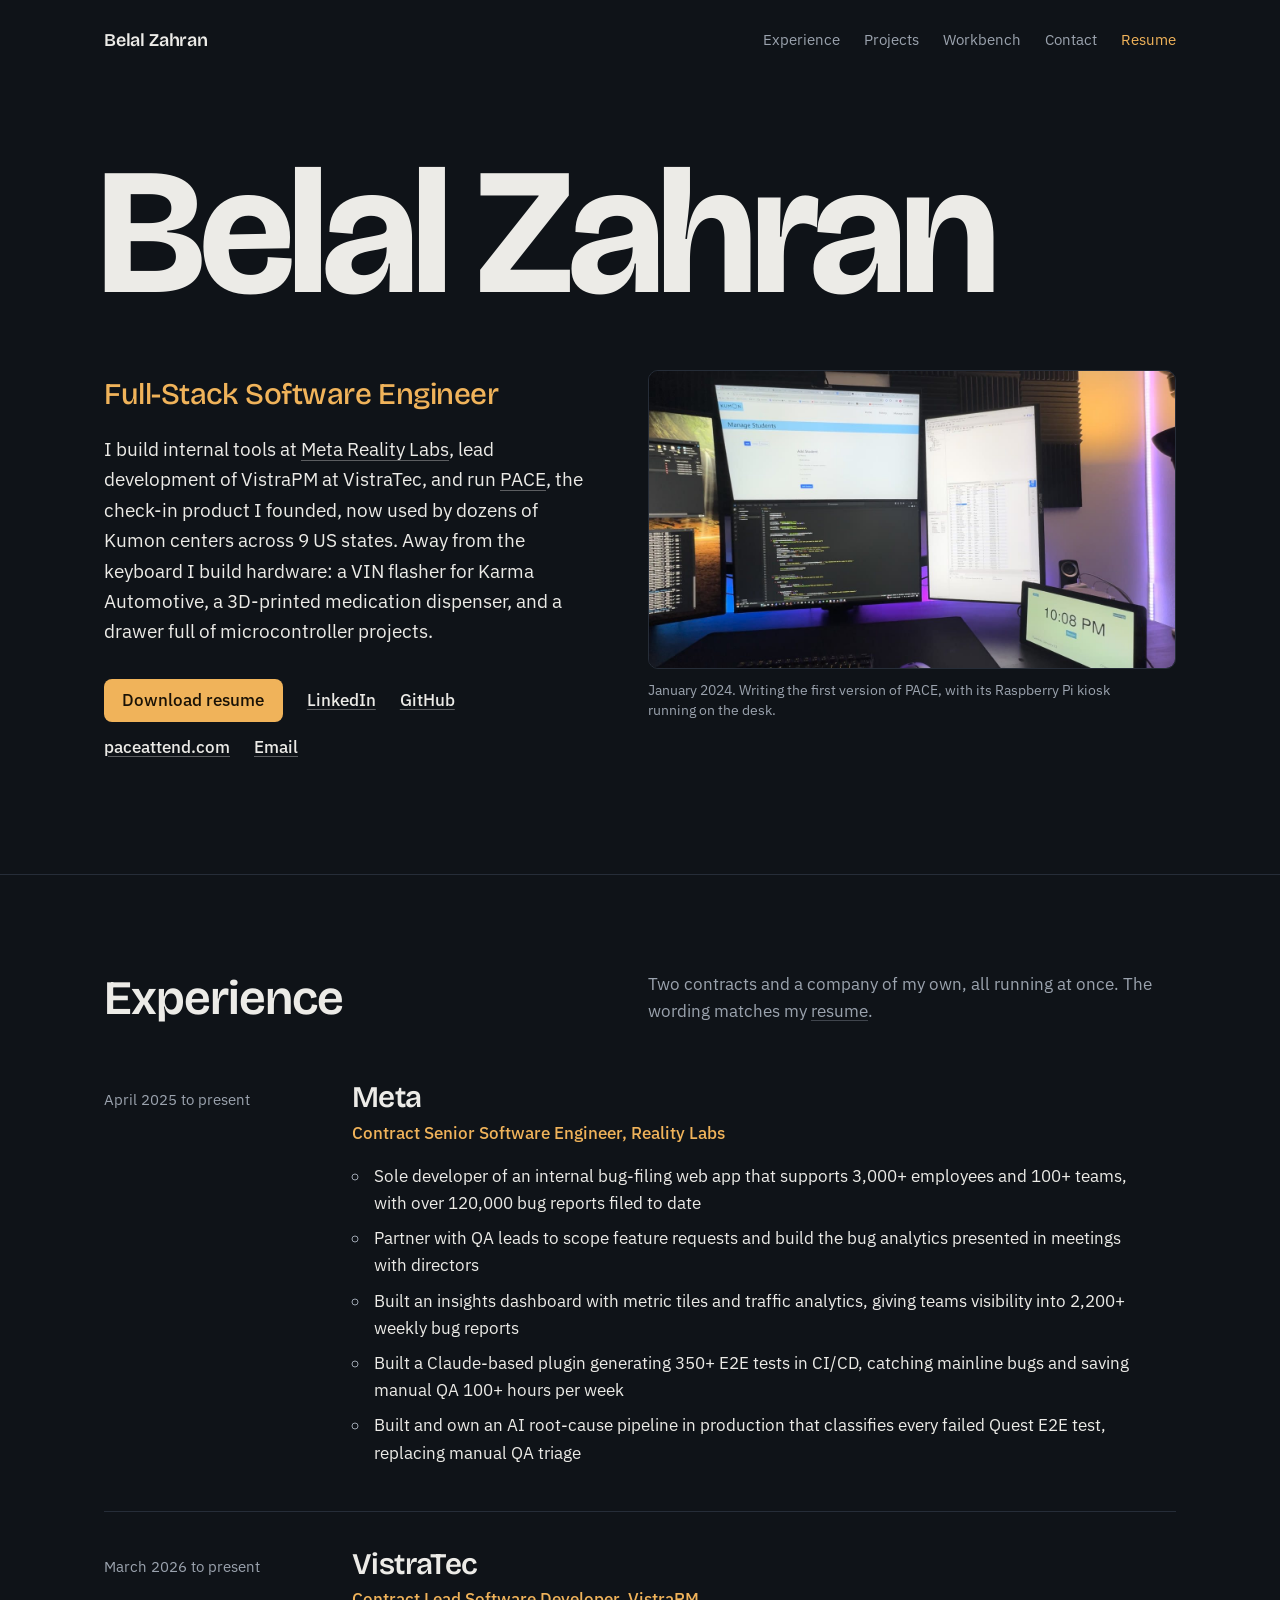
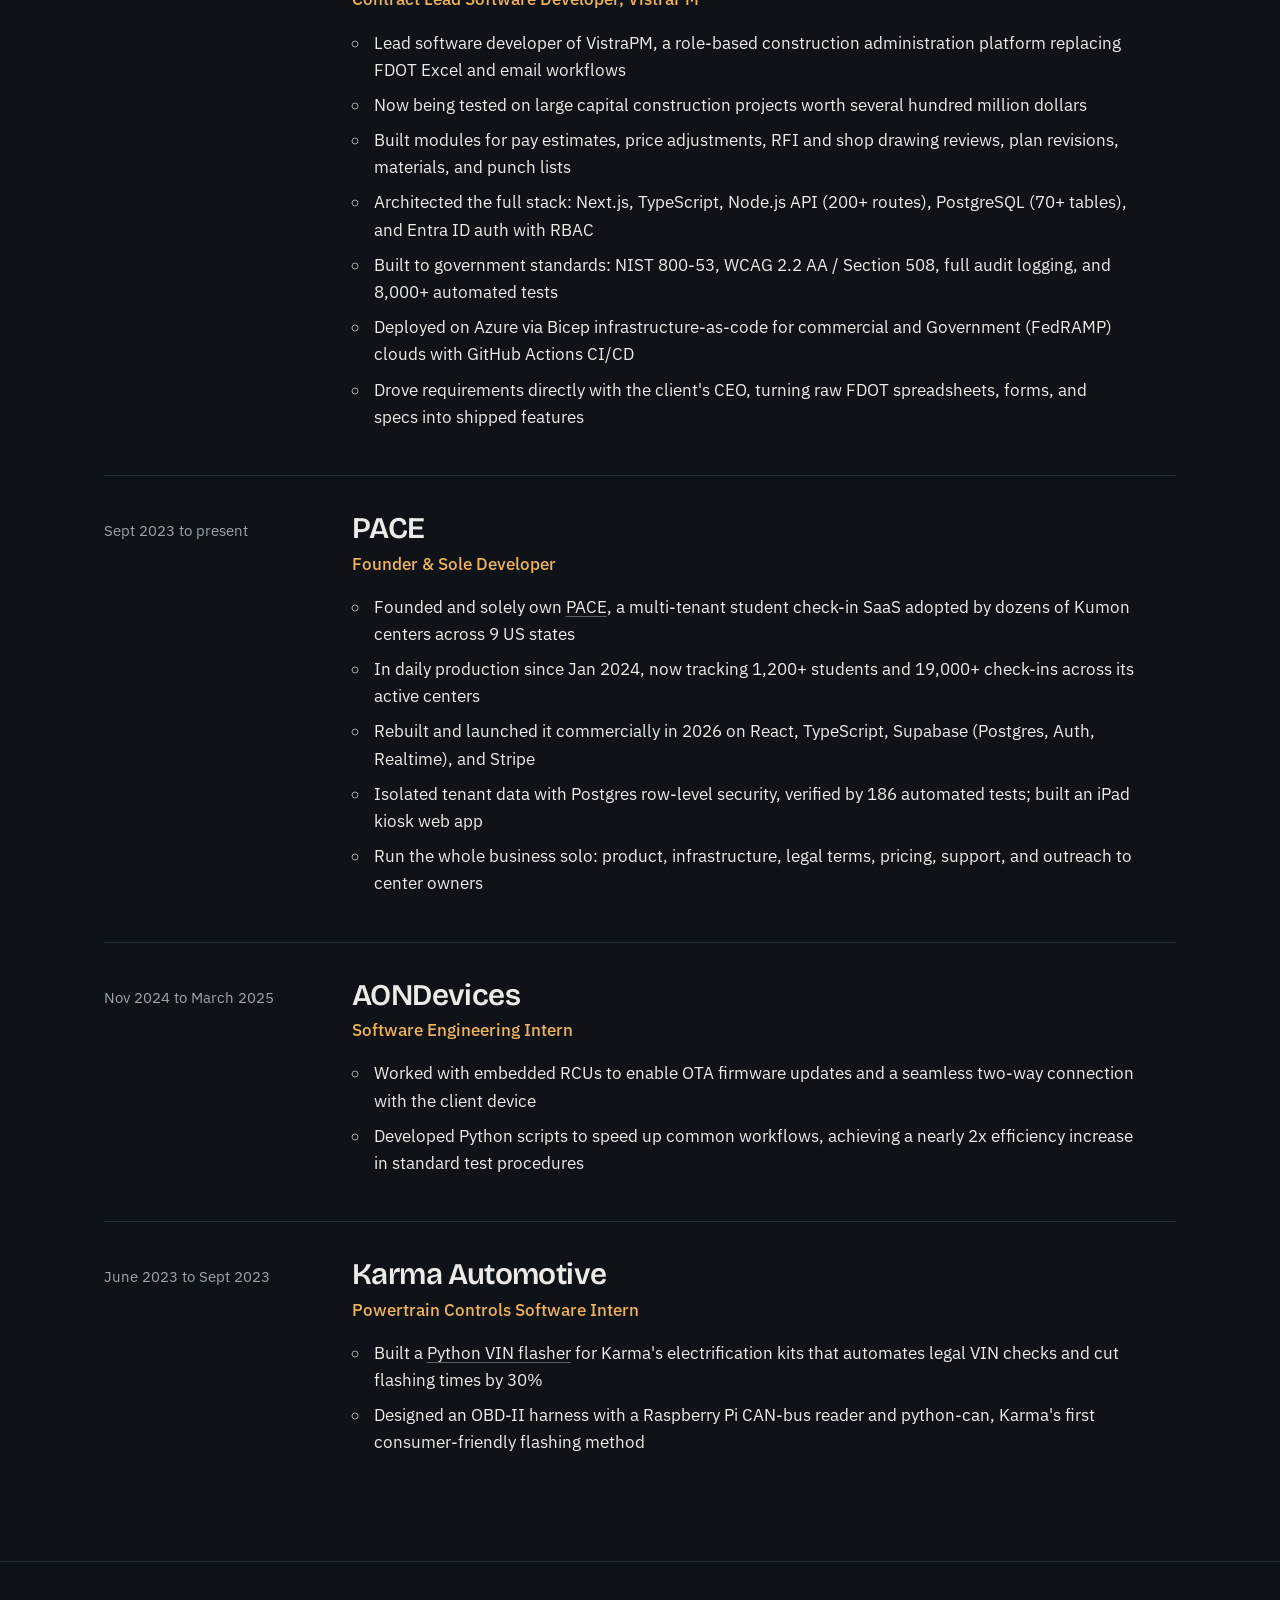
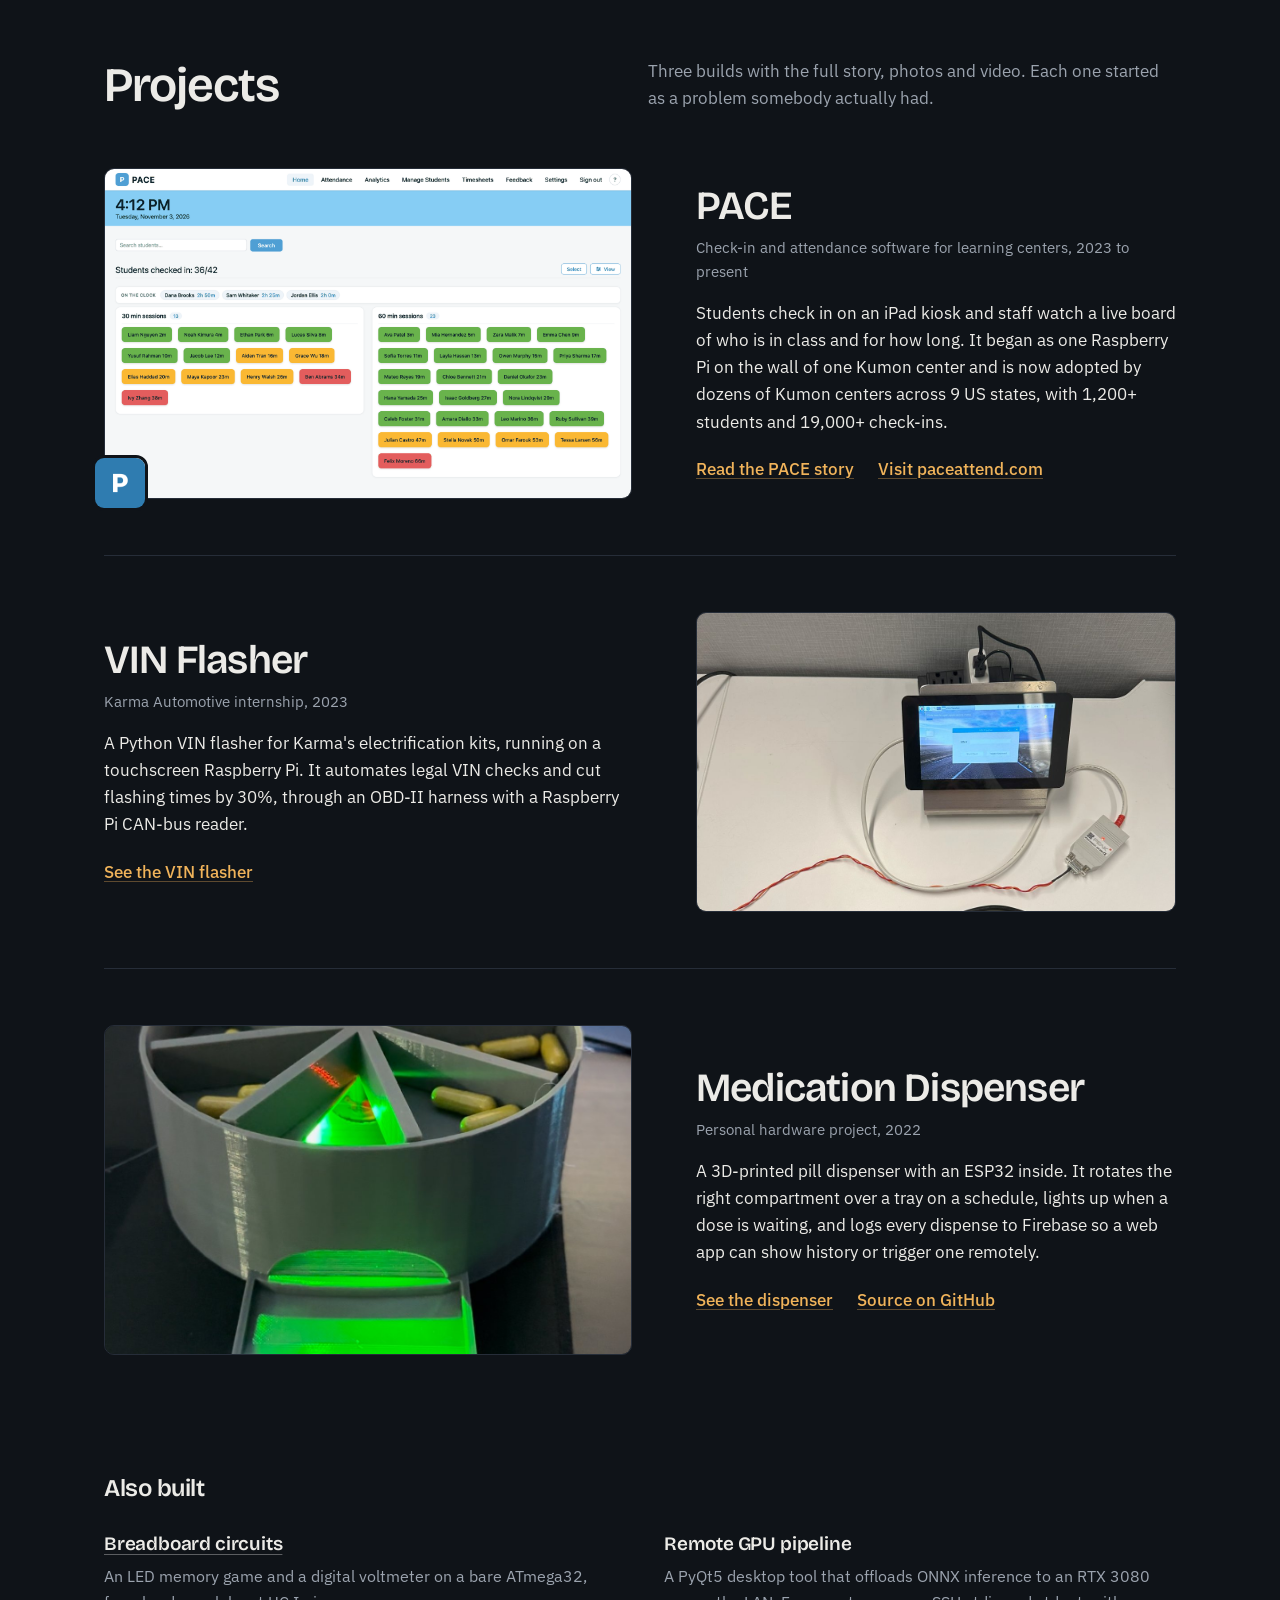
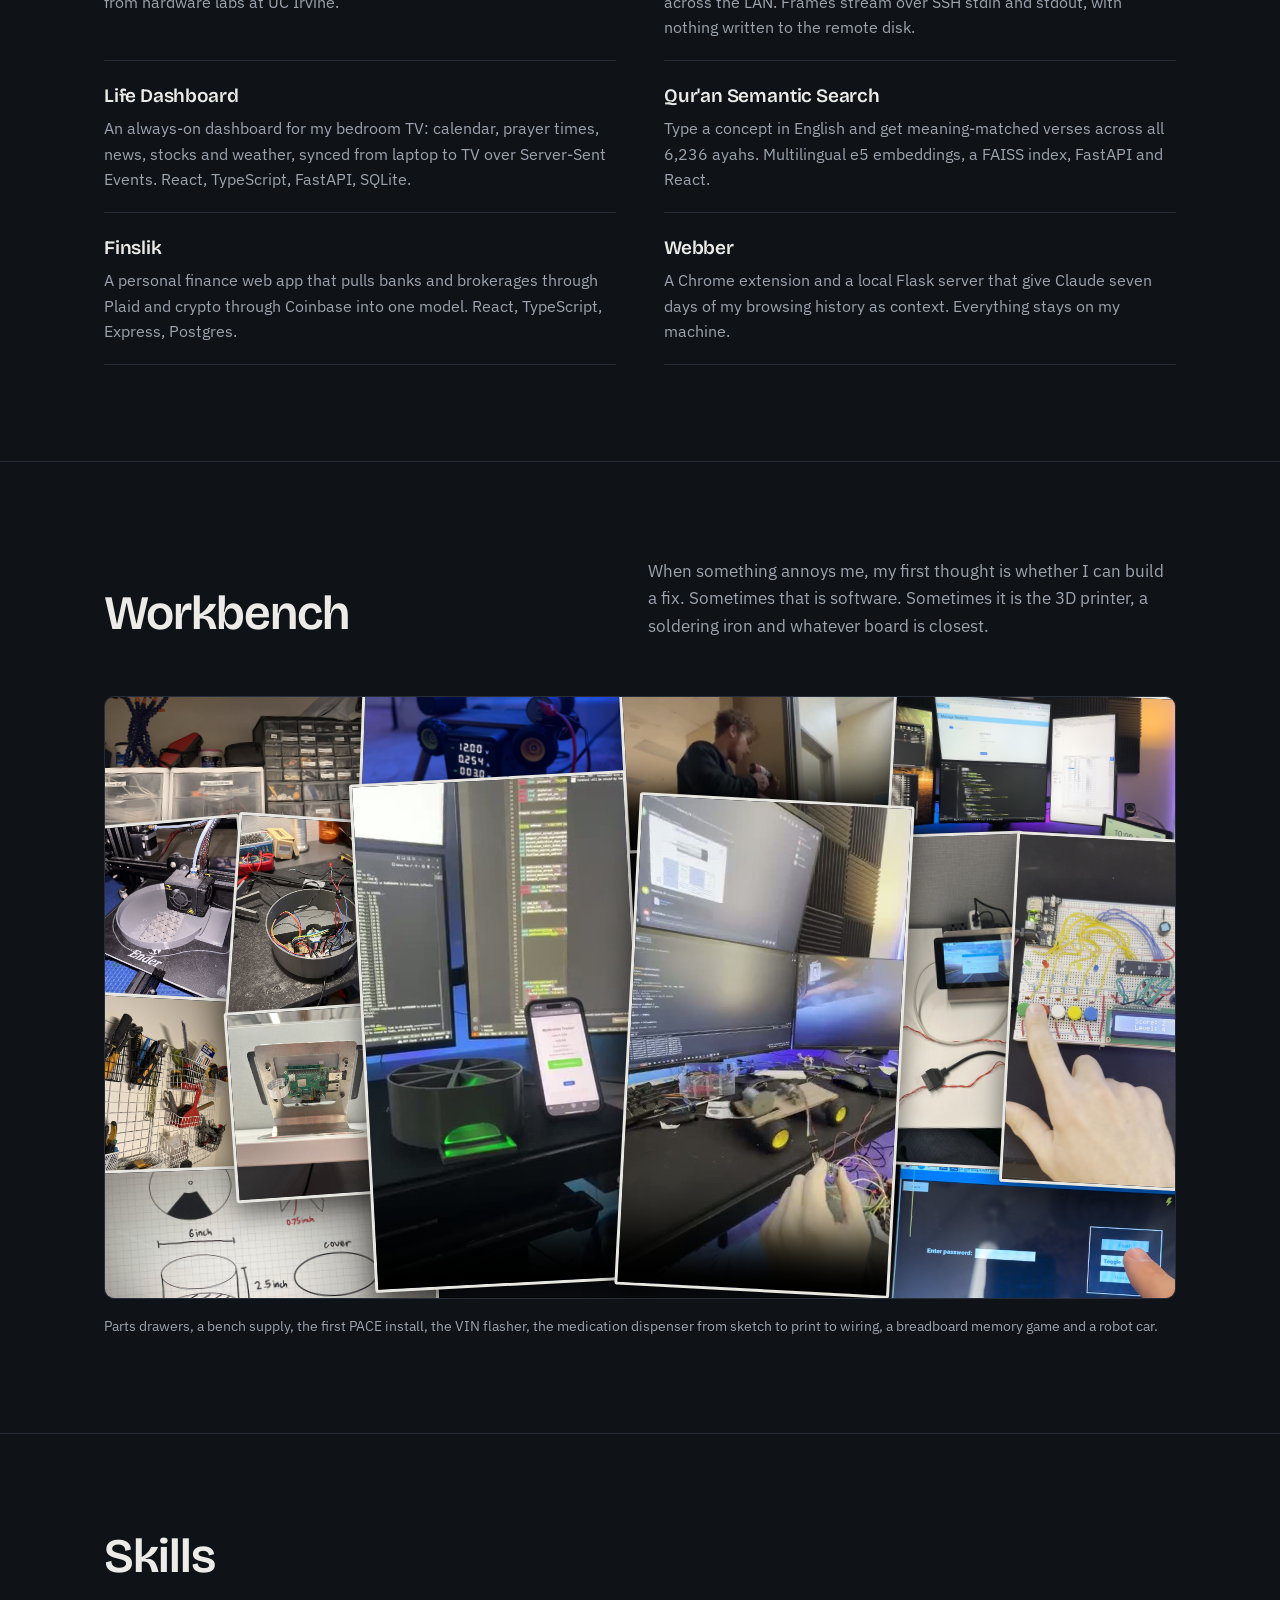
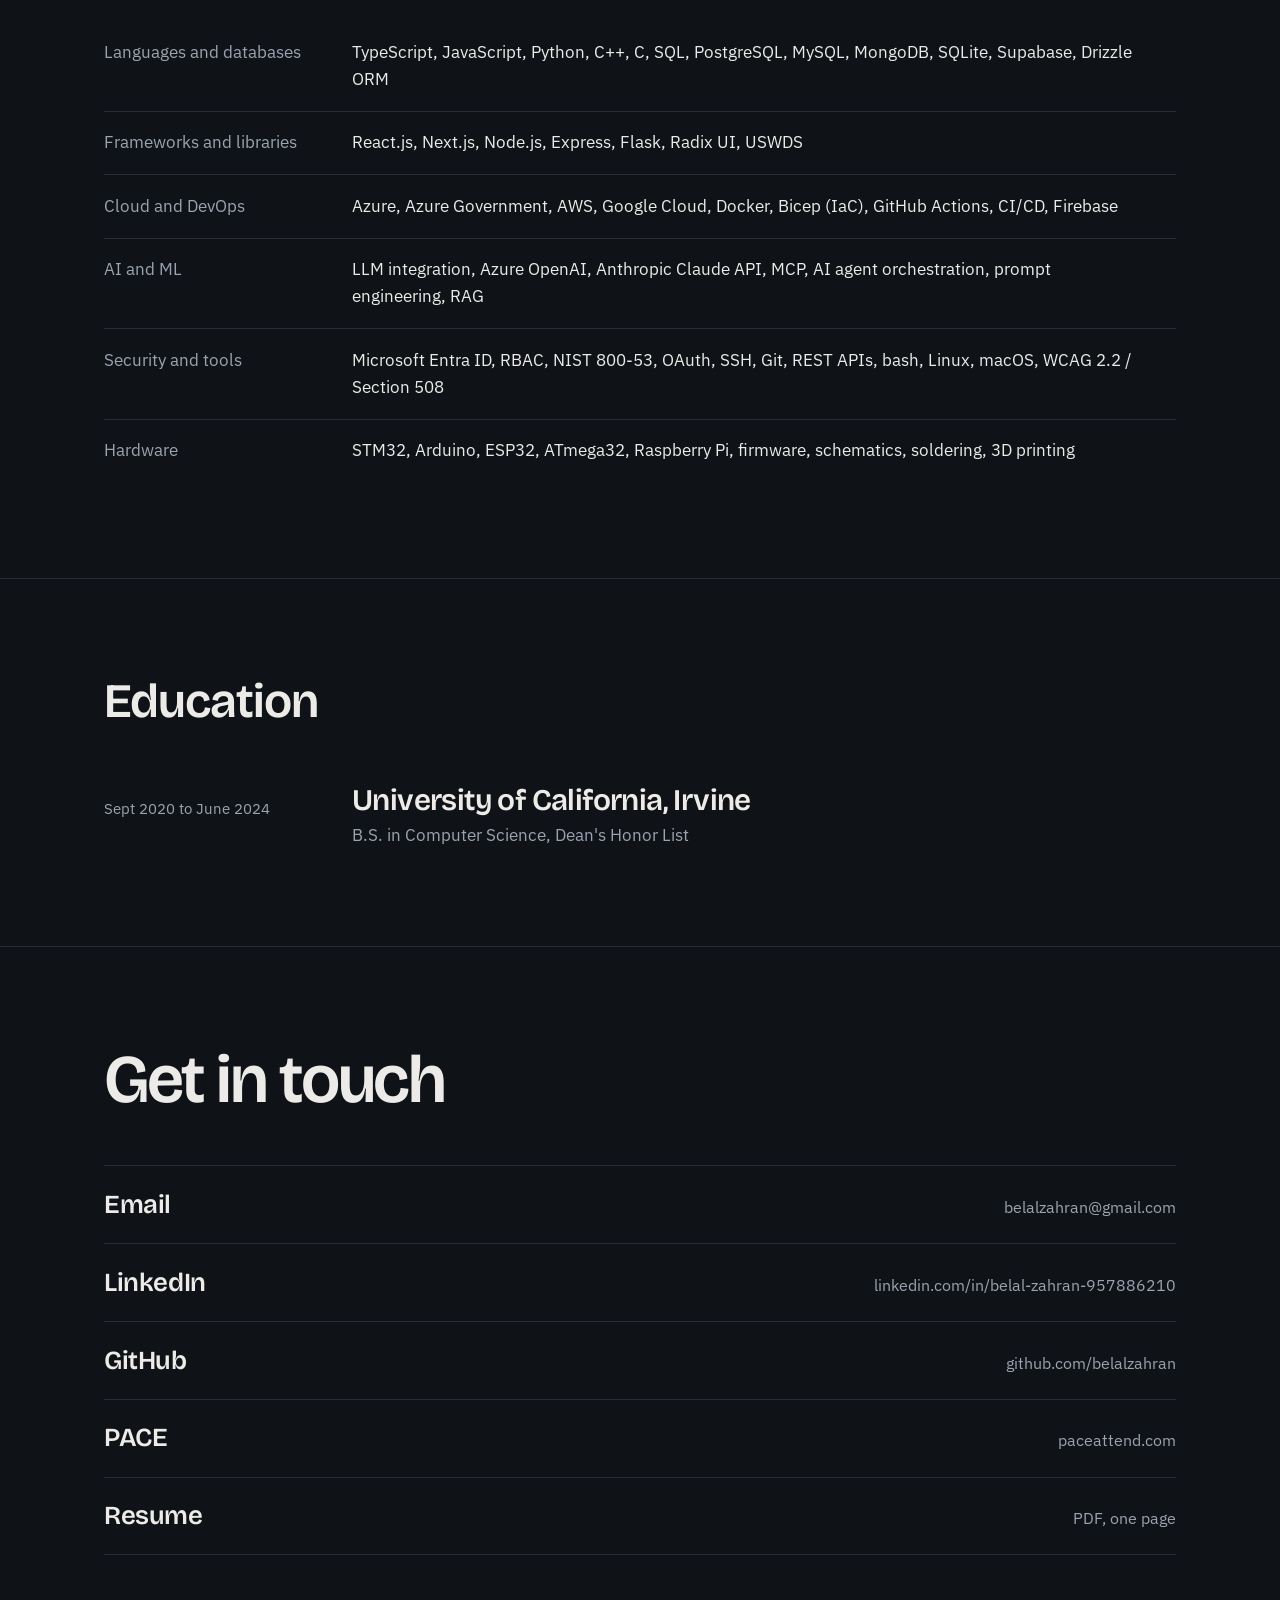
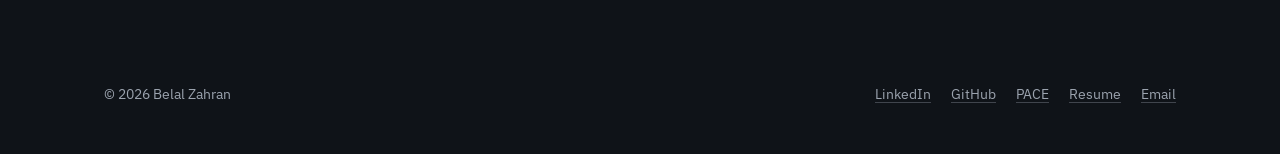
==== commit 0954eae2: "feat: rebuild portfolio as a dark single-page site Replace the black-and-white multi-page site with " ====
--- a/index.html
+++ b/index.html
@@ -2,459 +2,317 @@
 <html lang="en">
 <head>
 	<meta charset="utf-8">
-	<meta http-equiv="X-UA-Compatible" content="IE=edge">
-	<title>Belal Zahran — Software Engineer</title>
 	<meta name="viewport" content="width=device-width, initial-scale=1">
-	<meta name="description" content="Belal Zahran — software engineer at Meta. Portfolio of desktop apps, ML systems, embedded hardware, and full-stack projects." />
-	<meta name="author" content="Belal Zahran" />
-
-	<meta property="og:title" content="Belal Zahran — Software Engineer" />
-	<meta property="og:description" content="Desktop apps, ML systems, and full-stack projects from Lake Forest, CA." />
-	<meta property="og:url" content="https://belalzahran.com" />
-	<meta property="og:type" content="website" />
-
+	<title>Belal Zahran - Full-Stack Software Engineer</title>
+	<meta name="description" content="Belal Zahran is a full-stack software engineer: internal tools at Meta Reality Labs, lead developer of VistraPM at VistraTec, and founder of PACE.">
+	<meta name="author" content="Belal Zahran">
+	<meta name="theme-color" content="#0f1318">
+	<link rel="canonical" href="https://belalzahran.com/">
+	<meta property="og:title" content="Belal Zahran - Full-Stack Software Engineer">
+	<meta property="og:description" content="Belal Zahran is a full-stack software engineer: internal tools at Meta Reality Labs, lead developer of VistraPM at VistraTec, and founder of PACE.">
+	<meta property="og:type" content="website">
+	<meta property="og:url" content="https://belalzahran.com/">
+	<meta property="og:image" content="https://belalzahran.com/data/pace/desk.jpg">
+	<link rel="icon" href="data:image/svg+xml,%3Csvg xmlns='http://www.w3.org/2000/svg' viewBox='0 0 32 32'%3E%3Crect width='32' height='32' rx='7' fill='%230f1318'/%3E%3Cpath d='M9 8h7.5a4 4 0 0 1 2.2 7.4A4.4 4.4 0 0 1 17 24H9zm3.4 3v3.6h3.7a1.8 1.8 0 0 0 0-3.6zm0 6.4V21h4.3a1.8 1.8 0 0 0 0-3.6z' fill='%23f0b35a'/%3E%3C/svg%3E">
 	<link rel="preconnect" href="https://fonts.googleapis.com">
 	<link rel="preconnect" href="https://fonts.gstatic.com" crossorigin>
-	<link href="https://fonts.googleapis.com/css2?family=Archivo:ital,wdth,wght@0,62..125,100..900;1,62..125,100..900&family=IBM+Plex+Mono:wght@400;500&family=Amiri+Quran&display=swap" rel="stylesheet">
-
+	<link href="https://fonts.googleapis.com/css2?family=Bricolage+Grotesque:opsz,wght@12..96,500..700&family=IBM+Plex+Sans:wght@400;500;600&display=swap" rel="stylesheet">
 	<link rel="stylesheet" href="css/site.css">
-	<script src="config.js" defer></script>
 </head>
 <body>
-
-<!-- ==================== NAV ==================== -->
-<nav class="nav" role="navigation" aria-label="Primary">
-	<a href="index.html" class="nav__brand">belalzahran<i>.</i>com</a>
-	<div class="nav__links">
-		<a href="#work" class="hide-sm">Work</a>
-		<a href="Experience.html">Experience</a>
-		<a href="contact.html">Contact</a>
-		<a href="#" id="resume-link" target="_blank" rel="noopener">Resume <span aria-hidden="true">↗</span></a>
-	</div>
-</nav>
-
-<!-- ==================== HERO / BLACK PLATE ==================== -->
-<header class="plate">
-	<div class="hero" id="top">
-		<div class="hero__ghost arabic" aria-hidden="true">بلال</div>
-		<div class="hero__inner">
-			<div class="hero__masthead">
-				<span class="mono">Portfolio · Rev. 2026</span>
-				<span class="mono">Lake Forest, CA · 33.64°N 117.69°W</span>
-			</div>
-
-			<h1 class="hero__title">
-				<span class="l1">Belal</span>
-				<span class="l2">Zahran</span>
-			</h1>
-
-			<p class="hero__deck">
-				Software engineer, compulsive tinkerer, and builder of the
-				overly-specific. I make desktop apps that push hardware,
-				embedded systems that live in kitchens and bedrooms, and
-				ML tools for the things I love.
+<a class="skip" href="#main">Skip to content</a>
+
+<header class="wrap top">
+	<a class="top__name" href="index.html">Belal Zahran</a>
+	<nav class="top__nav" aria-label="Primary">
+		<a href="#experience">Experience</a>
+		<a href="#projects">Projects</a>
+		<a href="#workbench">Workbench</a>
+		<a href="#contact">Contact</a>
+		<a class="top__resume" href="data/Belal_Zahran_Resume.pdf">Resume</a>
+	</nav>
+</header>
+
+<main id="main">
+
+<section class="wrap hero">
+	<h1>Belal Zahran</h1>
+	<div class="hero__grid">
+		<div>
+			<p class="hero__role">Full-Stack Software Engineer</p>
+			<p class="hero__intro">
+				I build internal tools at <a href="#experience">Meta Reality Labs</a>, lead development of
+				VistraPM at VistraTec, and run <a href="https://paceattend.com" rel="noopener">PACE</a>, the check-in
+				product I founded, now used by dozens of Kumon centers across 9 US states.
+				Away from the keyboard I build hardware: a VIN flasher for Karma Automotive,
+				a 3D-printed medication dispenser, and a drawer full of microcontroller projects.
 			</p>
-
-			<div class="hero__meta">
-				<div class="hero__meta-cell">
-					<span class="mono">Currently</span>
-					<span class="val">Software Engineer, <a href="https://about.meta.com/realitylabs/" target="_blank" rel="noopener">Meta / Reality Labs ↗</a></span>
-				</div>
-				<div class="hero__meta-cell">
-					<span class="mono">Education</span>
-					<span class="val">B.S. Computer Science, UC Irvine</span>
-				</div>
-				<div class="hero__meta-cell">
-					<span class="mono">Working In</span>
-					<span class="val">Python · TypeScript · React · Embedded C</span>
-				</div>
-				<div class="hero__meta-cell">
-					<span class="mono">Elsewhere</span>
-					<span class="val">
-						<a href="https://github.com/belalzahran" target="_blank" rel="noopener">GitHub</a> ·
-						<a href="https://www.linkedin.com/in/belal-zahran-957886210/" target="_blank" rel="noopener">LinkedIn</a>
-					</span>
-				</div>
-			</div>
-		</div>
-	</div>
-
-	<!-- ==================== MARQUEE ==================== -->
-	<div class="marquee" aria-hidden="true">
-		<div class="marquee__track">
-			<span>Now building — Finslik</span>
-			<span>Life Dashboard</span>
-			<span>Remote GPU Pipeline</span>
-			<span>Quran Semantic Search</span>
-			<span>Webber</span>
-			<span>Now building — Finslik</span>
-			<span>Life Dashboard</span>
-			<span>Remote GPU Pipeline</span>
-			<span>Quran Semantic Search</span>
-			<span>Webber</span>
-		</div>
-	</div>
-</header>
-
-<!-- ==================== ABOUT ==================== -->
-<section class="section wrap" id="about">
-	<div class="about__inner">
-		<div class="about__label">
-			<span class="mono">Sec. 01 · About</span>
-		</div>
-		<div class="about__body reveal">
+			<ul class="links">
+				<li><a class="btn" href="data/Belal_Zahran_Resume.pdf">Download resume</a></li>
+				<li><a href="https://www.linkedin.com/in/belal-zahran-957886210/" rel="noopener">LinkedIn</a></li>
+				<li><a href="https://github.com/belalzahran" rel="noopener">GitHub</a></li>
+				<li><a href="https://paceattend.com" rel="noopener">paceattend.com</a></li>
+				<li><a href="mailto:belalzahran@gmail.com">Email</a></li>
+			</ul>
+		</div>
+		<figure>
+			<img class="shot" src="data/pace/desk.jpg" alt="Desk with three monitors of code and a small Raspberry Pi touchscreen kiosk showing a clock" width="1300" height="734" fetchpriority="high">
+			<figcaption>January 2024. Writing the first version of PACE, with its Raspberry Pi kiosk running on the desk.</figcaption>
+		</figure>
+	</div>
+</section>
+
+<section class="section" id="experience">
+	<div class="wrap">
+		<div class="section__head">
+			<h2>Experience</h2>
+			<p>Two contracts and a company of my own, all running at once. The wording matches my <a href="data/Belal_Zahran_Resume.pdf">resume</a>.</p>
+		</div>
+		<ol class="roles">
+			<li class="role">
+				<p class="role__when">April 2025 to present</p>
+				<div>
+					<h3><a href="https://about.meta.com/realitylabs/" rel="noopener">Meta</a></h3>
+					<p class="role__title">Contract Senior Software Engineer, Reality Labs</p>
+					<ul>
+					<li>Sole developer of an internal bug-filing web app that supports 3,000+ employees and 100+ teams, with over 120,000 bug reports filed to date</li>
+					<li>Partner with QA leads to scope feature requests and build the bug analytics presented in meetings with directors</li>
+					<li>Built an insights dashboard with metric tiles and traffic analytics, giving teams visibility into 2,200+ weekly bug reports</li>
+					<li>Built a Claude-based plugin generating 350+ E2E tests in CI/CD, catching mainline bugs and saving manual QA 100+ hours per week</li>
+					<li>Built and own an AI root-cause pipeline in production that classifies every failed Quest E2E test, replacing manual QA triage</li>
+					</ul>
+				</div>
+			</li>
+			<li class="role">
+				<p class="role__when">March 2026 to present</p>
+				<div>
+					<h3>VistraTec</h3>
+					<p class="role__title">Contract Lead Software Developer, VistraPM</p>
+					<ul>
+					<li>Lead software developer of VistraPM, a role-based construction administration platform replacing FDOT Excel and email workflows</li>
+					<li>Now being tested on large capital construction projects worth several hundred million dollars</li>
+					<li>Built modules for pay estimates, price adjustments, RFI and shop drawing reviews, plan revisions, materials, and punch lists</li>
+					<li>Architected the full stack: Next.js, TypeScript, Node.js API (200+ routes), PostgreSQL (70+ tables), and Entra ID auth with RBAC</li>
+					<li>Built to government standards: NIST 800-53, WCAG 2.2 AA / Section 508, full audit logging, and 8,000+ automated tests</li>
+					<li>Deployed on Azure via Bicep infrastructure-as-code for commercial and Government (FedRAMP) clouds with GitHub Actions CI/CD</li>
+					<li>Drove requirements directly with the client's CEO, turning raw FDOT spreadsheets, forms, and specs into shipped features</li>
+					</ul>
+				</div>
+			</li>
+			<li class="role">
+				<p class="role__when">Sept 2023 to present</p>
+				<div>
+					<h3><a href="https://paceattend.com" rel="noopener">PACE</a></h3>
+					<p class="role__title">Founder &amp; Sole Developer</p>
+					<ul>
+					<li>Founded and solely own <a href="pace.html">PACE</a>, a multi-tenant student check-in SaaS adopted by dozens of Kumon centers across 9 US states</li>
+					<li>In daily production since Jan 2024, now tracking 1,200+ students and 19,000+ check-ins across its active centers</li>
+					<li>Rebuilt and launched it commercially in 2026 on React, TypeScript, Supabase (Postgres, Auth, Realtime), and Stripe</li>
+					<li>Isolated tenant data with Postgres row-level security, verified by 186 automated tests; built an iPad kiosk web app</li>
+					<li>Run the whole business solo: product, infrastructure, legal terms, pricing, support, and outreach to center owners</li>
+					</ul>
+				</div>
+			</li>
+			<li class="role">
+				<p class="role__when">Nov 2024 to March 2025</p>
+				<div>
+					<h3>AONDevices</h3>
+					<p class="role__title">Software Engineering Intern</p>
+					<ul>
+					<li>Worked with embedded RCUs to enable OTA firmware updates and a seamless two-way connection with the client device</li>
+					<li>Developed Python scripts to speed up common workflows, achieving a nearly 2x efficiency increase in standard test procedures</li>
+					</ul>
+				</div>
+			</li>
+			<li class="role">
+				<p class="role__when">June 2023 to Sept 2023</p>
+				<div>
+					<h3>Karma Automotive</h3>
+					<p class="role__title">Powertrain Controls Software Intern</p>
+					<ul>
+					<li>Built a <a href="vinflash.html">Python VIN flasher</a> for Karma's electrification kits that automates legal VIN checks and cut flashing times by 30%</li>
+					<li>Designed an OBD-II harness with a Raspberry Pi CAN-bus reader and python-can, Karma's first consumer-friendly flashing method</li>
+					</ul>
+				</div>
+			</li>
+		</ol>
+	</div>
+</section>
+
+<section class="section" id="projects">
+	<div class="wrap">
+		<div class="section__head">
+			<h2>Projects</h2>
+			<p>Three builds with the full story, photos and video. Each one started as a problem somebody actually had.</p>
+		</div>
+
+		<article class="feature">
+			<div class="feature__media">
+				<a href="pace.html" tabindex="-1" aria-hidden="true"><img src="data/pace/live-board.png" alt="" width="1600" height="1000" loading="lazy" decoding="async"></a>
+				<img class="feature__logo" src="data/pace/logo.png" alt="PACE logo" width="300" height="300" loading="lazy">
+			</div>
+			<div class="feature__body">
+				<h3><a href="pace.html">PACE</a></h3>
+				<p class="feature__kind">Check-in and attendance software for learning centers, 2023 to present</p>
+				<p>
+					Students check in on an iPad kiosk and staff watch a live board of who is in class
+					and for how long. It began as one Raspberry Pi on the wall of one Kumon center and is
+					now adopted by dozens of Kumon centers across 9 US states, with 1,200+ students and
+					19,000+ check-ins.
+				</p>
+				<p class="feature__more"><a href="pace.html">Read the PACE story</a> <a href="https://paceattend.com" rel="noopener">Visit paceattend.com</a></p>
+			</div>
+		</article>
+
+		<article class="feature feature--flip">
+			<div class="feature__media">
+				<a href="vinflash.html" tabindex="-1" aria-hidden="true"><img class="crop" src="data/vin/assembly.jpg" alt="" width="1200" height="1600" loading="lazy" decoding="async" style="object-position:center 30%"></a>
+			</div>
+			<div class="feature__body">
+				<h3><a href="vinflash.html">VIN Flasher</a></h3>
+				<p class="feature__kind">Karma Automotive internship, 2023</p>
+				<p>
+					A Python VIN flasher for Karma's electrification kits, running on a touchscreen
+					Raspberry Pi. It automates legal VIN checks and cut flashing times by 30%, through
+					an OBD-II harness with a Raspberry Pi CAN-bus reader.
+				</p>
+				<p class="feature__more"><a href="vinflash.html">See the VIN flasher</a></p>
+			</div>
+		</article>
+
+		<article class="feature">
+			<div class="feature__media">
+				<a href="MedicineDispenser.html" tabindex="-1" aria-hidden="true"><img class="crop" src="data/dispenser/finished.jpg" alt="" width="1179" height="1351" loading="lazy" decoding="async" style="object-position:center 62%"></a>
+			</div>
+			<div class="feature__body">
+				<h3><a href="MedicineDispenser.html">Medication Dispenser</a></h3>
+				<p class="feature__kind">Personal hardware project, 2022</p>
+				<p>
+					A 3D-printed pill dispenser with an ESP32 inside. It rotates the right compartment
+					over a tray on a schedule, lights up when a dose is waiting, and logs every dispense
+					to Firebase so a web app can show history or trigger one remotely.
+				</p>
+				<p class="feature__more"><a href="MedicineDispenser.html">See the dispenser</a> <a href="https://github.com/belalzahran/MedicationDispenser" rel="noopener">Source on GitHub</a></p>
+			</div>
+		</article>
+
+		<div class="more">
+			<h3>Also built</h3>
+			<dl>
+				<div>
+					<dt><a href="circuits.html">Breadboard circuits</a></dt>
+					<dd>An LED memory game and a digital voltmeter on a bare ATmega32, from hardware labs at UC Irvine.</dd>
+				</div>
+				<div>
+					<dt>Remote GPU pipeline</dt>
+					<dd>A PyQt5 desktop tool that offloads ONNX inference to an RTX 3080 across the LAN. Frames stream over SSH stdin and stdout, with nothing written to the remote disk.</dd>
+				</div>
+				<div>
+					<dt>Life Dashboard</dt>
+					<dd>An always-on dashboard for my bedroom TV: calendar, prayer times, news, stocks and weather, synced from laptop to TV over Server-Sent Events. React, TypeScript, FastAPI, SQLite.</dd>
+				</div>
+				<div>
+					<dt>Qur'an Semantic Search</dt>
+					<dd>Type a concept in English and get meaning-matched verses across all 6,236 ayahs. Multilingual e5 embeddings, a FAISS index, FastAPI and React.</dd>
+				</div>
+				<div>
+					<dt>Finslik</dt>
+					<dd>A personal finance web app that pulls banks and brokerages through Plaid and crypto through Coinbase into one model. React, TypeScript, Express, Postgres.</dd>
+				</div>
+				<div>
+					<dt>Webber</dt>
+					<dd>A Chrome extension and a local Flask server that give Claude seven days of my browsing history as context. Everything stays on my machine.</dd>
+				</div>
+			</dl>
+		</div>
+	</div>
+</section>
+
+<section class="section" id="workbench">
+	<div class="wrap">
+		<div class="section__head">
+			<h2>Workbench</h2>
 			<p>
-				I'm drawn to projects that sit at the seams between software and
-				the <em>physical world</em> — a Raspberry Pi bolted to a TV in my
-				bedroom, a desktop app that ships video frames over SSH to a
-				GPU running in the next room, a semantic search index over the
-				6,236 verses of the Qur'an.
+				When something annoys me, my first thought is whether I can build a fix. Sometimes that is
+				software. Sometimes it is the 3D printer, a soldering iron and whatever board is closest.
 			</p>
-			<p>
-				Most of what I build starts as a <em>personal frustration</em>.
-				I don't ship to a market; I ship to myself. A few of the things
-				below started as problems I had at 2 AM and refused to leave alone.
-			</p>
-		</div>
-	</div>
-</section>
-
-<!-- ==================== WORK ==================== -->
-<section class="section" id="work">
-	<div class="wrap">
-		<div class="sec-head reveal">
-			<h2>Selected Work</h2>
-			<span class="mono">Sec. 02 · 2021 — Present</span>
-		</div>
-	</div>
-
-	<div class="work">
-
-		<!-- 01 Remote GPU Pipeline -->
-		<article class="work__item reveal">
-			<div class="work__num">01</div>
-			<div class="work__main">
-				<h3 class="work__name"><a href="https://github.com/belalzahran" target="_blank" rel="noopener">Remote GPU Pipeline <em>Inference Over SSH</em></a></h3>
-				<p class="work__desc">
-					A PyQt5 desktop tool that offloads ONNX inference to a Windows
-					RTX&nbsp;3080 across the LAN. Zero disk writes on the remote —
-					frames stream in and out over stdin/stdout. NVDEC decode →
-					ONNX → NVENC encode, all in-memory.
-				</p>
-			</div>
-			<div class="work__side">
-				<span class="mono">2026 · Desktop App</span>
-				<ul class="work__stack">
-					<li>PyQt5</li><li>ONNX Runtime</li><li>CUDA</li><li>NVDEC / NVENC</li><li>SSH</li>
-				</ul>
-			</div>
-		</article>
-
-		<!-- 02 Life Dashboard -->
-		<article class="work__item reveal">
-			<div class="work__num">02</div>
-			<div class="work__main">
-				<h3 class="work__name"><a href="https://github.com/belalzahran" target="_blank" rel="noopener">Life Dashboard <em>Bedroom TV</em></a></h3>
-				<p class="work__desc">
-					An always-on personal dashboard running on a Raspberry&nbsp;Pi,
-					displayed on my bedroom TV. Calendar, email, prayer times, news,
-					stocks, weather, and a Qur'an verse — all live-synced laptop-to-TV
-					over Server-Sent Events in under a second.
-				</p>
-			</div>
-			<div class="work__side">
-				<span class="mono">2025 · Full-Stack</span>
-				<ul class="work__stack">
-					<li>React</li><li>TypeScript</li><li>FastAPI</li><li>SQLite</li><li>SSE</li><li>Raspberry Pi</li>
-				</ul>
-			</div>
-		</article>
-
-		<!-- 03 Quran Semantic Search -->
-		<article class="work__item reveal">
-			<div class="work__num">03</div>
-			<div class="work__main">
-				<h3 class="work__name"><a href="https://github.com/belalzahran" target="_blank" rel="noopener">Qur'an Semantic Search <em>Meaning, Not Words</em></a></h3>
-				<p class="work__desc">
-					Type a concept in English; get meaning-matched verses across all
-					6,236 ayahs. Fine-tuned <span class="mono">multilingual-e5-large-instruct</span>
-					on 12,440 training pairs, indexed with FAISS, served from FastAPI.
-				</p>
-			</div>
-			<div class="work__side">
-				<span class="mono">2025 · ML / IR</span>
-				<ul class="work__stack">
-					<li>PyTorch</li><li>Sentence Transformers</li><li>FAISS</li><li>FastAPI</li><li>React</li>
-				</ul>
-			</div>
-		</article>
-
-		<!-- 04 Finslik -->
-		<article class="work__item reveal">
-			<div class="work__num">04</div>
-			<div class="work__main">
-				<h3 class="work__name"><a href="https://github.com/belalzahran/finslik" target="_blank" rel="noopener">Finslik <em>Personal Finance</em></a></h3>
-				<p class="work__desc">
-					A Monarch-Money-style aggregator I'm taking to production. Plaid for
-					banks, Coinbase for crypto, live-reconciled into a unified dashboard.
-					Solved the credit-card-payment double-counting problem and bi-weekly
-					pay-period budget waterfall.
-				</p>
-			</div>
-			<div class="work__side">
-				<span class="mono">2025 · Production</span>
-				<ul class="work__stack">
-					<li>React</li><li>TypeScript</li><li>Express</li><li>SQLite</li><li>Plaid</li><li>Coinbase CDP</li>
-				</ul>
-			</div>
-		</article>
-
-		<!-- 05 Webber -->
-		<article class="work__item reveal">
-			<div class="work__num">05</div>
-			<div class="work__main">
-				<h3 class="work__name"><a href="https://github.com/belalzahran" target="_blank" rel="noopener">Webber <em>Claude's Memory</em></a></h3>
-				<p class="work__desc">
-					A Chrome extension + Flask server that feeds Claude seven days of
-					my browsing history so I can ask "open that Stanford tab from
-					yesterday" and it just works. Local-only, tiered CLAUDE.md,
-					a launchd agent for uptime.
-				</p>
-			</div>
-			<div class="work__side">
-				<span class="mono">2026 · Tooling</span>
-				<ul class="work__stack">
-					<li>Python</li><li>Flask</li><li>Chrome MV3</li><li>launchd</li>
-				</ul>
-			</div>
-		</article>
-
-		<!-- 06 Kumon -->
-		<article class="work__item reveal">
-			<div class="work__num">06</div>
-			<div class="work__main">
-				<h3 class="work__name"><a href="kumonStudentTracker.html">Kumon Student Tracker <em>Still Running</em></a></h3>
-				<p class="work__desc">
-					A tablet sign-in, SMS parent-notification, and instructor
-					web dashboard I built as a freelance gig in 2023. Still in daily
-					use at a tutoring center with 150+ students.
-				</p>
-			</div>
-			<div class="work__side">
-				<span class="mono">2023 · Embedded</span>
-				<ul class="work__stack">
-					<li>Raspberry Pi</li><li>Python</li><li>Flask</li><li>MySQL</li><li>Twilio</li>
-				</ul>
-				<figure class="work__thumb">
-					<img src="data/Kumon/titleKumonTracker.jpg" alt="Kumon Student Tracker" loading="lazy">
-				</figure>
-			</div>
-		</article>
-
-		<!-- 07 Vehicle VIN Flasher -->
-		<article class="work__item reveal">
-			<div class="work__num">07</div>
-			<div class="work__main">
-				<h3 class="work__name"><a href="vinflash.html">Vehicle VIN Flasher <em>Karma Automotive</em></a></h3>
-				<p class="work__desc">
-					An automated VIN-flashing device for Karma Automotive's
-					commercial vehicle program. Replaced a slow, expensive rig
-					and cut flash time dramatically during production.
-				</p>
-			</div>
-			<div class="work__side">
-				<span class="mono">2023 · Hardware</span>
-				<ul class="work__stack">
-					<li>Embedded C</li><li>Raspberry Pi</li><li>CAN</li><li>Python</li>
-				</ul>
-				<figure class="work__thumb">
-					<img src="data/VIN/titleVinFlash.jpg" alt="Vehicle VIN Flasher" loading="lazy">
-				</figure>
-			</div>
-		</article>
-
-		<!-- 08 Medicine Dispenser -->
-		<article class="work__item reveal">
-			<div class="work__num">08</div>
-			<div class="work__main">
-				<h3 class="work__name"><a href="MedicineDispenser.html">Automated Medicine Dispenser <em>Built for my Grandmother</em></a></h3>
-				<p class="work__desc">
-					A scheduled pill dispenser that reminds, dispenses, and pages a
-					caretaker if a dose is missed. Real mechanical design, real
-					family use-case.
-				</p>
-			</div>
-			<div class="work__side">
-				<span class="mono">2022 · Hardware</span>
-				<ul class="work__stack">
-					<li>Arduino</li><li>Stepper Motors</li><li>C++</li>
-				</ul>
-				<figure class="work__thumb">
-					<img src="data/Medicine/4.jpg" alt="Medicine Dispenser" loading="lazy">
-				</figure>
-			</div>
-		</article>
-
-		<!-- 09 Circuits -->
-		<article class="work__item reveal">
-			<div class="work__num">09</div>
-			<div class="work__main">
-				<h3 class="work__name"><a href="circuits.html">Breadboard Circuits <em>Fundamentals</em></a></h3>
-				<p class="work__desc">
-					A collection of breadboard projects from my hardware
-					coursework at UCI — the foundation that made me comfortable
-					going deep into embedded work later.
-				</p>
-			</div>
-			<div class="work__side">
-				<span class="mono">2021 · Academic</span>
-				<ul class="work__stack">
-					<li>Breadboard</li><li>Assembly</li><li>Logic Design</li>
-				</ul>
-			</div>
-		</article>
-
-	</div>
-</section>
-
-<!-- ==================== EXPERIENCE SUMMARY ==================== -->
-<section class="section wrap" id="experience">
-	<div class="sec-head reveal">
-		<h2>Where I've Worked</h2>
-		<span class="mono">Sec. 03 · 2023 — Present</span>
-	</div>
-
-	<div class="cv reveal">
-
-		<article class="cv__role">
-			<div class="cv__when">Apr 2025 — <b>Present</b></div>
+		</div>
+		<div class="board">
+			<figure class="tile" style="--x:-18;--y:-18;--w:355;--h:194;--r:-3deg;--z:1"><img src="data/workbench/parts.jpg" alt="Labeled drawers of motors, batteries, soldering supplies and small parts" width="1200" height="900" loading="lazy" decoding="async"></figure>
+			<figure class="tile" style="--x:305;--y:-12;--w:350;--h:182;--r:2deg;--z:1"><img src="data/workbench/bench-supply.jpg" alt="Bench power supply reading 12.00 volts under blue light" width="1200" height="670" loading="lazy" decoding="async"></figure>
+			<figure class="tile" style="--x:620;--y:-18;--w:351;--h:197;--r:-3deg;--z:1"><video src="data/pace/install.mp4" poster="data/pace/install-poster.jpg" aria-label="Mounting the first PACE kiosk on the wall of a Kumon center" muted loop playsinline preload="none" data-inview></video></figure>
+			<figure class="tile" style="--x:939;--y:-8;--w:365;--h:205;--r:3deg;--z:1"><img src="data/pace/desk.jpg" alt="Three monitors of code with a Raspberry Pi touchscreen kiosk on the desk" width="1300" height="734" loading="lazy" decoding="async"></figure>
+			<figure class="tile" style="--x:-13;--y:148;--w:184;--h:242;--r:-5deg;--z:2"><img src="data/workbench/printer.jpg" alt="3D printer laying down the base of the medication dispenser" width="1050" height="1400" loading="lazy" decoding="async"></figure>
+			<figure class="tile" style="--x:152;--y:144;--w:189;--h:246;--r:4deg;--z:3"><img src="data/dispenser/wiring.jpg" alt="ESP32 and wiring inside the printed dispenser shell" width="1200" height="1600" loading="lazy" decoding="async"></figure>
+			<figure class="tile" style="--x:-17;--y:358;--w:193;--h:236;--r:3deg;--z:2"><img src="data/workbench/tools.jpg" alt="Wall grid of pliers, cutters, screwdrivers and calipers" width="1050" height="1400" loading="lazy" decoding="async"></figure>
+			<figure class="tile" style="--x:149;--y:372;--w:195;--h:229;--r:-4deg;--z:3"><img src="data/vin/back.jpg" alt="Raspberry Pi mounted behind the VIN flasher touchscreen" width="1200" height="1600" loading="lazy" decoding="async"></figure>
+			<figure class="tile" style="--x:928;--y:163;--w:177;--h:425;--r:-2deg;--z:2"><img src="data/vin/assembly.jpg" alt="VIN flasher touchscreen wired to a CAN-bus reader and OBD-II connector" width="1200" height="1600" loading="lazy" decoding="async"></figure>
+			<figure class="tile" style="--x:1080;--y:167;--w:232;--h:420;--r:3deg;--z:3"><img src="data/workbench/memory-game.jpg" alt="Breadboard memory game with an ATmega32, four buttons and an LCD" width="630" height="1120" loading="lazy" decoding="async"></figure>
+			<figure class="tile" style="--x:-22;--y:561;--w:419;--h:184;--r:-2deg;--z:2"><img src="data/dispenser/sketch.jpg" alt="Hand-drawn dimensioned sketch of the dispenser disk, fan, case and cover" width="1400" height="1050" loading="lazy" decoding="async"></figure>
+			<figure class="tile" style="--x:921;--y:566;--w:390;--h:184;--r:3deg;--z:2"><img src="data/vin/screen.jpg" alt="VIN flasher password screen on the Raspberry Pi touchscreen" width="1179" height="997" loading="lazy" decoding="async"></figure>
+			<figure class="tile" style="--x:307;--y:96;--w:331;--h:610;--r:-3deg;--z:5"><video src="data/dispenser/demo.mp4" poster="data/dispenser/demo-poster.jpg" aria-label="Medication dispenser lighting up next to its phone web app" muted loop playsinline preload="none" data-inview></video></figure>
+			<figure class="tile" style="--x:625;--y:122;--w:329;--h:591;--r:3deg;--z:6"><video src="data/workbench/rc-car.mp4" poster="data/workbench/rc-car-poster.jpg" aria-label="Small four-wheeled robot car driven from a breadboard controller" muted loop playsinline preload="none" data-inview></video></figure>
+		</div>
+		<p class="board__note">
+			Parts drawers, a bench supply, the first PACE install, the VIN flasher, the medication
+			dispenser from sketch to print to wiring, a breadboard memory game and a robot car.
+		</p>
+	</div>
+</section>
+
+<section class="section" id="skills">
+	<div class="wrap">
+		<div class="section__head"><h2>Skills</h2></div>
+		<dl class="skills">
+			<div><dt>Languages and databases</dt><dd>TypeScript, JavaScript, Python, C++, C, SQL, PostgreSQL, MySQL, MongoDB, SQLite, Supabase, Drizzle ORM</dd></div>
+			<div><dt>Frameworks and libraries</dt><dd>React.js, Next.js, Node.js, Express, Flask, Radix UI, USWDS</dd></div>
+			<div><dt>Cloud and DevOps</dt><dd>Azure, Azure Government, AWS, Google Cloud, Docker, Bicep (IaC), GitHub Actions, CI/CD, Firebase</dd></div>
+			<div><dt>AI and ML</dt><dd>LLM integration, Azure OpenAI, Anthropic Claude API, MCP, AI agent orchestration, prompt engineering, RAG</dd></div>
+			<div><dt>Security and tools</dt><dd>Microsoft Entra ID, RBAC, NIST 800-53, OAuth, SSH, Git, REST APIs, bash, Linux, macOS, WCAG 2.2 / Section 508</dd></div>
+			<div><dt>Hardware</dt><dd>STM32, Arduino, ESP32, ATmega32, Raspberry Pi, firmware, schematics, soldering, 3D printing</dd></div>
+		</dl>
+	</div>
+</section>
+
+<section class="section" id="education">
+	<div class="wrap">
+		<div class="section__head"><h2>Education</h2></div>
+		<div class="school">
+			<p class="role__when">Sept 2020 to June 2024</p>
 			<div>
-				<h3 class="cv__company">Meta</h3>
-				<p class="cv__title">Software Engineer · Contract · Reality Labs, Horizon OS</p>
-				<ul class="cv__bullets">
-					<li>Building AI-powered tooling that automates generation of end-to-end Jest test suites for Horizon OS</li>
-					<li>Built and maintained BugMaker, the Reality Labs bug-filing tool used across the org - React feature work, complex form UI, and data visualizations</li>
-				</ul>
-			</div>
-		</article>
-
-		<article class="cv__role">
-			<div class="cv__when">Nov 2024 — Apr 2025</div>
-			<div>
-				<h3 class="cv__company">AONDevices</h3>
-				<p class="cv__title">Software Engineering Intern</p>
-				<ul class="cv__bullets">
-					<li>Shipped React/Node.js features into the AON360 codebase</li>
-					<li>Built embedded RCU firmware with OTA update support and bidirectional connectivity</li>
-					<li>Wrote Python automation that roughly 2×'d the speed of standard testing workflows</li>
-					<li>Evaluated Text-to-Speech candidates for integration into AON360</li>
-				</ul>
-			</div>
-		</article>
-
-		<article class="cv__role">
-			<div class="cv__when">Jun — Nov 2023</div>
-			<div>
-				<h3 class="cv__company">Karma Automotive</h3>
-				<p class="cv__title">Powertrain Controls Software Intern</p>
-				<ul class="cv__bullets">
-					<li>Designed an <a href="vinflash.html">automated VIN-flashing device</a> for Karma's commercial vehicle line, cutting flash time and cost</li>
-					<li>Calibrated the Powertrain Control Unit and ran field diagnostics</li>
-					<li>Worked alongside engineers tuning the slip controller for launch stability</li>
-				</ul>
-			</div>
-		</article>
-
-		<article class="cv__role">
-			<div class="cv__when">Sep — Nov 2023</div>
-			<div>
-				<h3 class="cv__company">Kumon Tutoring Center</h3>
-				<p class="cv__title">Contract Software Developer</p>
-				<ul class="cv__bullets">
-					<li>Shipped a <a href="kumonStudentTracker.html">Student Tracker System</a> still managing 150+ students today</li>
-					<li>Replaced a paper-based check-in with a Raspberry-Pi tablet + web dashboard</li>
-				</ul>
-			</div>
-		</article>
-
-	</div>
-
-	<p style="margin-top: 3rem;"><a href="Experience.html" class="elsewhere__cta">Full experience &amp; coursework →</a></p>
-</section>
-
-<!-- ==================== CONTACT ==================== -->
-<section class="section wrap" id="contact">
-	<div class="sec-head reveal">
-		<h2>Elsewhere</h2>
-		<span class="mono">Sec. 04 · Get In Touch</span>
-	</div>
-
-	<div class="elsewhere">
-		<div class="reveal">
-			<p class="elsewhere__pitch">
-				If you're working on something <em>strange</em>, <em>difficult</em>,
-				or genuinely <em>useful</em>, I'd love to hear about it.
-			</p>
-			<a class="elsewhere__cta" href="mailto:belalzahran@gmail.com">belalzahran@gmail.com →</a>
-		</div>
-
-		<div class="channels reveal">
-			<a href="mailto:belalzahran@gmail.com">
-				<span class="ico">✉</span>
-				<span><span class="label">Email</span></span>
-				<span class="val">belalzahran@gmail.com</span>
-			</a>
-			<a href="https://github.com/belalzahran" target="_blank" rel="noopener">
-				<span class="ico">GH</span>
-				<span><span class="label">GitHub</span></span>
-				<span class="val">@belalzahran</span>
-			</a>
-			<a href="https://www.linkedin.com/in/belal-zahran-957886210/" target="_blank" rel="noopener">
-				<span class="ico">IN</span>
-				<span><span class="label">LinkedIn</span></span>
-				<span class="val">belal-zahran</span>
-			</a>
-			<a href="tel:+19499107415">
-				<span class="ico">☎</span>
-				<span><span class="label">Phone</span></span>
-				<span class="val">+1 (949) 910-7415</span>
-			</a>
-		</div>
-	</div>
-</section>
-
-<!-- ==================== FOOTER ==================== -->
-<footer class="foot">
-	<span class="mono">© 2026 · Belal Zahran · Lake Forest, CA</span>
-	<span class="arabic" aria-label="Alhamdulillah">الحمد لله</span>
-	<span class="mono">Set in Archivo &amp; IBM Plex Mono</span>
+				<h3>University of California, Irvine</h3>
+				<p>B.S. in Computer Science, Dean's Honor List</p>
+			</div>
+		</div>
+	</div>
+</section>
+
+<section class="section contact" id="contact">
+	<div class="wrap">
+		<h2>Get in touch</h2>
+		<ul class="contact__list">
+			<li><a href="mailto:belalzahran@gmail.com"><b>Email</b><span>belalzahran@gmail.com</span></a></li>
+			<li><a href="https://www.linkedin.com/in/belal-zahran-957886210/" rel="noopener"><b>LinkedIn</b><span>linkedin.com/in/belal-zahran-957886210</span></a></li>
+			<li><a href="https://github.com/belalzahran" rel="noopener"><b>GitHub</b><span>github.com/belalzahran</span></a></li>
+			<li><a href="https://paceattend.com" rel="noopener"><b>PACE</b><span>paceattend.com</span></a></li>
+			<li><a href="data/Belal_Zahran_Resume.pdf"><b>Resume</b><span>PDF, one page</span></a></li>
+		</ul>
+	</div>
+</section>
+
+</main>
+
+<footer class="wrap foot">
+	<span>&copy; 2026 Belal Zahran</span>
+	<nav aria-label="Footer">
+		<a href="https://www.linkedin.com/in/belal-zahran-957886210/" rel="noopener">LinkedIn</a>
+		<a href="https://github.com/belalzahran" rel="noopener">GitHub</a>
+		<a href="https://paceattend.com" rel="noopener">PACE</a>
+		<a href="data/Belal_Zahran_Resume.pdf">Resume</a>
+		<a href="mailto:belalzahran@gmail.com">Email</a>
+	</nav>
 </footer>
 
-<!-- ==================== JS ==================== -->
-<script>
-// Resume link wiring
-if (typeof resumeLink !== 'undefined') {
-	var rl = document.getElementById('resume-link');
-	if (rl) rl.href = resumeLink;
-}
-
-// Scroll-triggered reveals
-(function(){
-	if (!('IntersectionObserver' in window)) {
-		document.querySelectorAll('.reveal').forEach(function(el){ el.classList.add('is-in'); });
-		return;
-	}
-	var io = new IntersectionObserver(function(entries){
-		entries.forEach(function(e){
-			if (e.isIntersecting) {
-				e.target.classList.add('is-in');
-				io.unobserve(e.target);
-			}
-		});
-	}, { rootMargin: '0px 0px -10% 0px', threshold: 0.08 });
-	document.querySelectorAll('.reveal').forEach(function(el){ io.observe(el); });
-})();
-</script>
-
+<script src="js/site.js" defer></script>
 </body>
 </html>
--- a/css/site.css
+++ b/css/site.css
@@ -1,769 +1,280 @@
-/* ============================================================
-   belalzahran.com — "Engineering Print"
-   Pure black & white. Typography and inversion are the palette.
-   Archivo (variable width/weight) + IBM Plex Mono + Amiri Quran
-   ============================================================ */
+/* belalzahran.com - dark rebuild, 2026-11
+   Graphite blue-black, warm off-white text, one amber accent.
+   Display: Bricolage Grotesque. Text: IBM Plex Sans. No build step. */
 
 :root {
-	--ink: #0a0a0a;
-	--paper: #fafafa;
-	--line: #e2e2e2;
-	--line-inv: #2b2b2b;
-	--muted: #6f6f6f;
-	--muted-inv: #9c9c9c;
-	--font-body: 'Archivo', 'Helvetica Neue', Arial, sans-serif;
-	--font-mono: 'IBM Plex Mono', 'SFMono-Regular', Menlo, monospace;
-	--font-arabic: 'Amiri Quran', 'Amiri', 'Traditional Arabic', serif;
-	--wrap: 1240px;
-	--pad: clamp(1.25rem, 4vw, 3rem);
+	--bg: #0f1318;
+	--raised: #161b22;
+	--line: #262d38;
+	--text: #ecebe7;
+	--muted: #9ba3ae;
+	--accent: #f0b35a;
+	--accent-ink: #1a1206;
+
+	--display: "Bricolage Grotesque", "Helvetica Neue", Arial, sans-serif;
+	--body: "IBM Plex Sans", -apple-system, "Segoe UI", Roboto, sans-serif;
+
+	--page: 72rem;
+	--gutter: clamp(1.25rem, 4vw, 2.5rem);
+	--radius: 10px;
+	color-scheme: dark;
 }
 
 *, *::before, *::after { box-sizing: border-box; }
-html, body, h1, h2, h3, h4, p, ul, ol, figure, blockquote { margin: 0; padding: 0; }
+
+html { -webkit-text-size-adjust: 100%; scroll-behavior: smooth; }
+
+body {
+	margin: 0;
+	background: var(--bg);
+	color: var(--text);
+	font-family: var(--body);
+	font-size: 1.0625rem;
+	line-height: 1.6;
+	-webkit-font-smoothing: antialiased;
+	text-rendering: optimizeLegibility;
+}
+
 img, video { display: block; max-width: 100%; height: auto; }
-a { color: inherit; text-decoration: none; }
-
-html { scroll-behavior: smooth; }
+
+h1, h2, h3 {
+	font-family: var(--display);
+	font-weight: 600;
+	line-height: 1.1;
+	letter-spacing: -0.02em;
+	margin: 0;
+	text-wrap: balance;
+}
+
+p { margin: 0 0 1em; }
+p:last-child { margin-bottom: 0; }
+
+a { color: inherit; text-decoration-color: color-mix(in srgb, currentColor 35%, transparent); text-underline-offset: 0.2em; text-decoration-thickness: 1px; }
+a:hover { color: var(--accent); text-decoration-color: currentColor; }
+
+:focus-visible { outline: 2px solid var(--accent); outline-offset: 3px; border-radius: 3px; }
+
+::selection { background: var(--accent); color: var(--accent-ink); }
+
+.wrap { width: 100%; max-width: var(--page); margin-inline: auto; padding-inline: var(--gutter); }
+
+.skip {
+	position: absolute; left: var(--gutter); top: -4rem;
+	background: var(--accent); color: var(--accent-ink);
+	padding: 0.5rem 0.9rem; border-radius: 6px; font-weight: 600; text-decoration: none; z-index: 10;
+}
+.skip:focus { top: 0.75rem; color: var(--accent-ink); }
+
+/* ---------- Header ---------- */
+
+.top { display: flex; flex-wrap: wrap; align-items: center; justify-content: space-between; gap: 0.5rem 2rem; padding-block: 1.5rem; }
+.top__name { font-family: var(--display); font-weight: 600; font-size: 1.125rem; letter-spacing: -0.01em; text-decoration: none; }
+.top__nav { display: flex; flex-wrap: wrap; align-items: center; gap: 0.25rem 1.5rem; font-size: 0.9375rem; }
+.top__nav a { text-decoration: none; color: var(--muted); padding-block: 0.25rem; }
+.top__nav a:hover, .top__nav a[aria-current="page"] { color: var(--text); }
+.top__nav a.top__resume { color: var(--accent); }
+@media (max-width: 30rem) { .top__nav { gap: 0.25rem 0.7rem; font-size: 0.8125rem; } }
+.top__nav a.top__resume:hover { text-decoration: underline; }
+
+/* ---------- Hero ---------- */
+
+.hero { padding-block: clamp(2rem, 6vw, 4.5rem) clamp(3.5rem, 8vw, 6rem); }
+.hero h1 {
+	font-size: min(14.5vw, 11.25rem);
+	font-weight: 700;
+	line-height: 0.9;
+	letter-spacing: -0.035em;
+	white-space: nowrap;
+	margin-left: -0.04em;
+	text-wrap: nowrap;
+}
+.hero__grid { display: grid; gap: 2.5rem; margin-top: clamp(2rem, 5vw, 3.5rem); }
+.hero__role { font-family: var(--display); font-size: clamp(1.375rem, 2.6vw, 1.875rem); font-weight: 500; letter-spacing: -0.015em; color: var(--accent); margin-bottom: 1rem; }
+.hero__intro { font-size: clamp(1.0625rem, 1.5vw, 1.1875rem); max-width: 34em; color: var(--text); }
+.hero__intro a { white-space: nowrap; }
+
+.links { display: flex; flex-wrap: wrap; align-items: center; gap: 0.75rem 1.5rem; margin-top: 2rem; padding: 0; list-style: none; }
+.links a { font-weight: 500; }
+
+.btn {
+	display: inline-block; background: var(--accent); color: var(--accent-ink);
+	font-weight: 600; text-decoration: none; padding: 0.7rem 1.15rem; border-radius: 8px; line-height: 1.2;
+}
+.btn:hover { color: var(--accent-ink); background: #f7c57c; }
+
+figure { margin: 0; }
+figcaption { color: var(--muted); font-size: 0.875rem; line-height: 1.45; margin-top: 0.7rem; max-width: 60ch; }
+
+.shot { border-radius: var(--radius); border: 1px solid var(--line); background: var(--raised); width: 100%; }
+
+@media (min-width: 56rem) {
+	.hero__grid { grid-template-columns: minmax(0, 1fr) minmax(0, 1.1fr); gap: 4rem; align-items: start; }
+}
+
+/* ---------- Sections ---------- */
+
+.section { padding-block: clamp(3.5rem, 8vw, 6rem); border-top: 1px solid var(--line); }
+.section > h2, .section__head h2 { font-size: clamp(2rem, 4.5vw, 3rem); }
+.section__head { display: grid; gap: 1rem; margin-bottom: clamp(2rem, 5vw, 3.5rem); }
+.section__head p { color: var(--muted); max-width: 38em; }
+@media (min-width: 56rem) {
+	.section__head { grid-template-columns: minmax(0, 1fr) minmax(0, 1.1fr); gap: 4rem; align-items: end; }
+}
+
+/* ---------- Experience ---------- */
+
+.roles { list-style: none; margin: 0; padding: 0; }
+.role { display: grid; gap: 0.5rem 2.5rem; padding-block: 2.25rem; border-top: 1px solid var(--line); }
+.role:first-child { border-top: 0; padding-top: 0; }
+.role:last-child { padding-bottom: 0; }
+.role__when { color: var(--muted); font-size: 0.9375rem; font-variant-numeric: tabular-nums; padding-top: 0.45rem; }
+.role h3 { font-size: clamp(1.5rem, 2.6vw, 1.875rem); }
+.role h3 a { text-decoration: none; }
+.role h3 a:hover { text-decoration: underline; }
+.role__title { color: var(--accent); font-weight: 500; margin: 0.35rem 0 1rem; }
+.role ul { margin: 0; padding-left: 1.1rem; max-width: 46em; }
+.role li { margin-bottom: 0.5rem; padding-left: 0.25rem; }
+.role li::marker { color: var(--muted); }
+@media (min-width: 48rem) {
+	.role { grid-template-columns: 13rem minmax(0, 1fr); }
+}
+
+/* ---------- Projects ---------- */
+
+.feature { display: grid; gap: 1.75rem; padding-block: clamp(2rem, 5vw, 3.5rem); border-top: 1px solid var(--line); align-items: center; }
+.feature:first-of-type { border-top: 0; padding-top: 0; }
+.feature h3 { font-size: clamp(1.75rem, 3.4vw, 2.5rem); }
+.feature h3 a { text-decoration: none; }
+.feature__kind { color: var(--muted); font-size: 0.9375rem; margin: 0.5rem 0 1rem; }
+.feature__body p { max-width: 34em; }
+.feature__more { display: flex; flex-wrap: wrap; gap: 0.5rem 1.5rem; margin-top: 1.25rem; font-weight: 500; }
+.feature__more a { color: var(--accent); }
+.feature__media { position: relative; }
+.feature__media > a { display: block; border-radius: var(--radius); }
+.feature__media img { width: 100%; border-radius: var(--radius); border: 1px solid var(--line); background: var(--raised); }
+.feature__media .crop { aspect-ratio: 16 / 10; object-fit: cover; }
+.feature__media .feature__logo { position: absolute; left: -0.75rem; bottom: -0.75rem; width: 3.5rem; height: 3.5rem; border-radius: 12px; border: 3px solid var(--bg); }
+@media (min-width: 56rem) {
+	.feature { grid-template-columns: minmax(0, 1.1fr) minmax(0, 1fr); gap: 4rem; }
+	.feature--flip .feature__media { order: 2; }
+}
+
+.more { margin-top: clamp(2.5rem, 6vw, 4rem); }
+.more h3 { font-size: 1.5rem; margin-bottom: 0.5rem; }
+.more dl { margin: 0; display: grid; gap: 0 3rem; }
+.more div { padding-block: 1.25rem; border-bottom: 1px solid var(--line); }
+.more dt { font-family: var(--display); font-weight: 600; font-size: 1.1875rem; letter-spacing: -0.01em; margin-bottom: 0.3rem; }
+.more dd { margin: 0; color: var(--muted); font-size: 0.9875rem; }
+@media (min-width: 48rem) { .more dl { grid-template-columns: 1fr 1fr; } }
+
+/* ---------- Workbench collage ---------- */
+
+.board { columns: 2; column-gap: 0.75rem; }
+.tile {
+	display: block; break-inside: avoid; margin: 0 0 0.75rem;
+	aspect-ratio: var(--w) / var(--h);
+	overflow: hidden; border-radius: 6px; border: 1px solid #39424f; background: var(--raised);
+}
+.tile img, .tile video { width: 100%; height: 100%; object-fit: cover; }
+
+@media (min-width: 48rem) {
+	.board {
+		columns: auto; position: relative; aspect-ratio: 1280 / 720; overflow: hidden; isolation: isolate;
+		border-radius: var(--radius); border: 1px solid var(--line);
+		background: #0b0e12;
+	}
+	.tile {
+		position: absolute; margin: 0; aspect-ratio: auto;
+		left: calc(var(--x) / 1280 * 100%);
+		top: calc(var(--y) / 720 * 100%);
+		width: calc(var(--w) / 1280 * 100%);
+		height: calc(var(--h) / 720 * 100%);
+		transform: rotate(var(--r, 0deg));
+		z-index: var(--z, 1);
+		border: 3px solid #e9e7e1; border-radius: 3px;
+		box-shadow: 0 10px 28px rgb(0 0 0 / 0.55);
+		transition: transform 0.25s ease;
+	}
+	.tile:hover { transform: rotate(0deg) scale(1.04); z-index: 9; }
+}
+
+.board__note { color: var(--muted); font-size: 0.875rem; margin-top: 1rem; }
+
+/* ---------- Skills + education ---------- */
+
+.skills { margin: 0; display: grid; }
+.skills div { display: grid; gap: 0.25rem 2.5rem; padding-block: 1.1rem; border-top: 1px solid var(--line); }
+.skills div:first-child { border-top: 0; padding-top: 0; }
+.skills dt { color: var(--muted); }
+.skills dd { margin: 0; max-width: 46em; }
+@media (min-width: 48rem) { .skills div { grid-template-columns: 13rem minmax(0, 1fr); } }
+
+.school { display: grid; gap: 0.5rem 2.5rem; }
+.school h3 { font-size: clamp(1.5rem, 2.6vw, 1.875rem); }
+.school p { color: var(--muted); margin: 0.35rem 0 0; }
+@media (min-width: 48rem) { .school { grid-template-columns: 13rem minmax(0, 1fr); } }
+
+/* ---------- Contact + footer ---------- */
+
+.contact h2 { font-size: clamp(2.25rem, 6vw, 4.25rem); letter-spacing: -0.035em; max-width: 14em; }
+.contact__list { list-style: none; margin: clamp(2rem, 5vw, 3rem) 0 0; padding: 0; display: grid; }
+.contact__list li { border-top: 1px solid var(--line); }
+.contact__list li:last-child { border-bottom: 1px solid var(--line); }
+.contact__list a { display: flex; flex-wrap: wrap; justify-content: space-between; align-items: baseline; gap: 0.15rem 2rem; padding-block: 1.1rem; text-decoration: none; }
+.contact__list b { font-family: var(--display); font-weight: 600; font-size: clamp(1.25rem, 2.4vw, 1.625rem); letter-spacing: -0.015em; }
+.contact__list span { color: var(--muted); font-size: 0.9875rem; overflow-wrap: anywhere; }
+.contact__list a:hover span { color: var(--accent); }
+
+.foot { display: flex; flex-wrap: wrap; justify-content: space-between; gap: 0.5rem 2rem; padding-block: 2rem 3rem; color: var(--muted); font-size: 0.875rem; }
+.foot nav { display: flex; flex-wrap: wrap; gap: 0.25rem 1.25rem; }
+
+/* ---------- Project pages ---------- */
+
+.case { padding-block: clamp(1.5rem, 5vw, 3.5rem) clamp(3rem, 7vw, 5rem); }
+.case__back { color: var(--muted); font-size: 0.9375rem; text-decoration: none; }
+.case h1 { font-size: clamp(2.75rem, 9vw, 6rem); font-weight: 700; letter-spacing: -0.04em; line-height: 0.95; margin-top: 1.25rem; }
+.case__lead { font-size: clamp(1.1875rem, 2.2vw, 1.5rem); line-height: 1.45; max-width: 32em; margin-top: 1.5rem; }
+.facts { margin: clamp(2rem, 5vw, 3rem) 0 0; display: grid; grid-template-columns: repeat(auto-fit, minmax(11rem, 1fr)); gap: 1.25rem 2.5rem; border-top: 1px solid var(--line); padding-top: 1.5rem; }
+.facts dt { color: var(--muted); font-size: 0.875rem; margin-bottom: 0.15rem; }
+.facts dd { margin: 0; }
+
+.prose { max-width: 42rem; }
+.prose h2 { font-size: clamp(1.625rem, 3.2vw, 2.125rem); margin: 2.75rem 0 0.9rem; }
+.prose h2:first-child { margin-top: 0; }
+.prose ul { padding-left: 1.1rem; margin: 0 0 1em; }
+.prose li { margin-bottom: 0.4rem; padding-left: 0.25rem; }
+.prose li::marker { color: var(--muted); }
+.prose a { color: var(--accent); }
+
+.block { margin-top: clamp(2.5rem, 6vw, 4rem); }
+.gallery { display: grid; gap: 1rem; grid-template-columns: repeat(2, minmax(0, 1fr)); align-items: start; }
+.gallery img, .gallery video { width: 100%; border-radius: var(--radius); border: 1px solid var(--line); background: var(--raised); }
+.gallery .tall { aspect-ratio: 3 / 4; object-fit: cover; }
+.gallery .land { aspect-ratio: 16 / 10; object-fit: cover; }
+.gallery--narrow { max-width: 40rem; }
+.gallery--3 { grid-template-columns: repeat(2, minmax(0, 1fr)); }
+@media (min-width: 48rem) {
+	.gallery { gap: 1.5rem; }
+	.gallery--3 { grid-template-columns: repeat(3, minmax(0, 1fr)); }
+	.gallery--4 { grid-template-columns: repeat(4, minmax(0, 1fr)); }
+}
+.span-2 { grid-column: span 2; }
+
+.video { border-radius: var(--radius); overflow: hidden; border: 1px solid var(--line); background: #000; }
+.video--portrait { max-width: 24rem; }
+.video--land { max-width: 52rem; }
+.clip { width: 100%; border-radius: var(--radius); border: 1px solid var(--line); background: #000; }
+
+.pager { display: flex; flex-wrap: wrap; justify-content: space-between; gap: 1rem 2rem; margin-top: clamp(3rem, 7vw, 5rem); padding-top: 1.75rem; border-top: 1px solid var(--line); }
+.pager a { text-decoration: none; }
+.pager small { display: block; color: var(--muted); font-size: 0.875rem; }
+.pager b { font-family: var(--display); font-weight: 600; font-size: 1.375rem; letter-spacing: -0.015em; }
+.pager a:last-child { text-align: right; margin-left: auto; }
+
+/* Redirect stubs */
+.moved { min-height: 70vh; display: grid; place-content: center; text-align: center; gap: 1rem; padding: var(--gutter); }
+
 @media (prefers-reduced-motion: reduce) {
 	html { scroll-behavior: auto; }
-}
-
-body {
-	background: var(--paper);
-	color: var(--ink);
-	font-family: var(--font-body);
-	font-size: 1.0625rem;
-	line-height: 1.6;
-	font-weight: 400;
-	-webkit-font-smoothing: antialiased;
-	text-rendering: optimizeLegibility;
-}
-
-::selection { background: var(--ink); color: var(--paper); }
-
-:focus-visible {
-	outline: 2px solid currentColor;
-	outline-offset: 3px;
-}
-
-/* ---------- Type utilities ---------- */
-
-.mono {
-	font-family: var(--font-mono);
-	font-size: 0.7rem;
-	font-weight: 400;
-	letter-spacing: 0.14em;
-	text-transform: uppercase;
-}
-
-.arabic {
-	font-family: var(--font-arabic);
-	font-weight: 400;
-}
-
-.muted { color: var(--muted); }
-
-.wrap {
-	max-width: var(--wrap);
-	margin: 0 auto;
-	padding-left: var(--pad);
-	padding-right: var(--pad);
-}
-
-.hide-sm { display: inline-block; }
-@media (max-width: 640px) { .hide-sm { display: none; } }
-
-/* ---------- Nav (self-inverting via blend mode) ---------- */
-
-.nav {
-	position: fixed;
-	top: 0; left: 0; right: 0;
-	z-index: 100;
-	display: flex;
-	justify-content: space-between;
-	align-items: baseline;
-	padding: 1.35rem var(--pad);
-	color: #fff;
-	mix-blend-mode: difference;
-	pointer-events: none;
-}
-.nav a { pointer-events: auto; }
-
-.nav__brand {
-	font-family: var(--font-mono);
-	font-size: 0.78rem;
-	letter-spacing: 0.1em;
-	text-transform: uppercase;
-	font-weight: 500;
-}
-.nav__brand i { font-style: normal; }
-
-.nav__links {
-	display: flex;
-	gap: clamp(1.1rem, 3vw, 2.25rem);
-	font-family: var(--font-mono);
-	font-size: 0.7rem;
-	letter-spacing: 0.14em;
-	text-transform: uppercase;
-}
-.nav__links a { border-bottom: 1px solid transparent; padding-bottom: 2px; }
-.nav__links a:hover,
-.nav__links a.is-active { border-bottom-color: currentColor; }
-
-/* ---------- Black plate (hero / page headers / footer) ---------- */
-
-.plate {
-	background: var(--ink);
-	color: #fff;
-}
-.plate .muted { color: var(--muted-inv); }
-.plate a:hover { opacity: 0.75; }
-
-/* ---------- Landing hero ---------- */
-
-.hero {
-	position: relative;
-	display: flex;
-	flex-direction: column;
-	justify-content: flex-end;
-	min-height: 94svh;
-	padding-top: 7rem;
-	overflow: hidden;
-}
-
-.hero__inner {
-	max-width: var(--wrap);
-	width: 100%;
-	margin: 0 auto;
-	padding: 0 var(--pad);
-}
-
-.hero__masthead {
-	display: flex;
-	justify-content: space-between;
-	gap: 1rem;
-	flex-wrap: wrap;
-	color: var(--muted-inv);
-	padding-bottom: 3rem;
-}
-
-.hero__ghost {
-	position: absolute;
-	top: 42%;
-	right: -2%;
-	transform: translateY(-50%);
-	font-size: clamp(13rem, 34vw, 28rem);
-	line-height: 1;
-	color: transparent;
-	-webkit-text-stroke: 1px rgba(255, 255, 255, 0.22);
-	user-select: none;
-	pointer-events: none;
-}
-@supports not (-webkit-text-stroke: 1px black) {
-	.hero__ghost { color: rgba(255, 255, 255, 0.07); }
-}
-
-.hero__title {
-	position: relative;
-	font-weight: 900;
-	font-stretch: 125%;
-	text-transform: uppercase;
-	letter-spacing: -0.015em;
-	line-height: 0.9;
-	font-size: clamp(3.2rem, 12vw, 10rem);
-}
-.hero__title span { display: block; }
-.hero__title .l2 { font-stretch: 78%; font-weight: 100; }
-
-.hero__deck {
-	position: relative;
-	max-width: 58ch;
-	margin: 2.25rem 0 3.5rem;
-	font-size: clamp(1rem, 1.6vw, 1.2rem);
-	line-height: 1.65;
-	color: #d4d4d4;
-}
-.hero__deck em { font-style: normal; font-weight: 700; color: inherit; }
-
-/* Hero meta: drawing title-block table */
-.hero__meta {
-	position: relative;
-	display: grid;
-	grid-template-columns: repeat(4, 1fr);
-	border-top: 1px solid var(--line-inv);
-}
-.hero__meta-cell {
-	display: flex;
-	flex-direction: column;
-	gap: 0.5rem;
-	padding: 1.4rem 1.5rem 1.6rem 0;
-	border-right: 1px solid var(--line-inv);
-	margin-right: 1.5rem;
-}
-.hero__meta-cell:last-child { border-right: none; margin-right: 0; }
-.hero__meta-cell .mono { color: var(--muted-inv); }
-.hero__meta-cell .val { font-size: 0.95rem; line-height: 1.5; }
-.hero__meta-cell .val a { border-bottom: 1px solid var(--line-inv); }
-
-@media (max-width: 900px) {
-	.hero__meta { grid-template-columns: 1fr 1fr; }
-	.hero__meta-cell { border-bottom: 1px solid var(--line-inv); }
-	.hero__meta-cell:nth-child(even) { border-right: none; margin-right: 0; }
-	.hero__meta-cell:nth-child(n+3) { border-bottom: none; }
-}
-@media (max-width: 480px) {
-	.hero__meta { grid-template-columns: 1fr; }
-	.hero__meta-cell { border-right: none; margin-right: 0; border-bottom: 1px solid var(--line-inv); }
-	.hero__meta-cell:last-child { border-bottom: none; }
-}
-
-/* ---------- Marquee (bottom edge of the plate) ---------- */
-
-.marquee {
-	background: var(--ink);
-	color: var(--muted-inv);
-	border-top: 1px solid var(--line-inv);
-	overflow: hidden;
-	white-space: nowrap;
-}
-.marquee__track {
-	display: inline-block;
-	padding: 0.8rem 0;
-	font-family: var(--font-mono);
-	font-size: 0.7rem;
-	letter-spacing: 0.14em;
-	text-transform: uppercase;
-	animation: marquee 36s linear infinite;
-}
-.marquee__track span { margin-right: 2.25rem; }
-.marquee__track span::after {
-	content: '/';
-	margin-left: 2.25rem;
-	opacity: 0.4;
-}
-@keyframes marquee {
-	from { transform: translateX(0); }
-	to   { transform: translateX(-50%); }
-}
-@media (prefers-reduced-motion: reduce) {
-	.marquee__track { animation: none; }
-}
-
-/* ---------- Sections ---------- */
-
-.section { padding: clamp(4rem, 9vw, 7.5rem) 0 clamp(2.5rem, 6vw, 4.5rem); }
-
-.sec-head {
-	display: flex;
-	justify-content: space-between;
-	align-items: baseline;
-	gap: 1rem;
-	flex-wrap: wrap;
-	margin-bottom: clamp(2rem, 5vw, 3.5rem);
-}
-.sec-head h2 {
-	font-weight: 900;
-	font-stretch: 125%;
-	text-transform: uppercase;
-	letter-spacing: -0.01em;
-	font-size: clamp(1.9rem, 4.5vw, 3.25rem);
-	line-height: 1;
-}
-.sec-head .mono { color: var(--muted); }
-
-/* ---------- About ---------- */
-
-.about__inner {
-	display: grid;
-	grid-template-columns: 16rem 1fr;
-	gap: 2rem;
-}
-.about__label { color: var(--muted); }
-.about__body p {
-	max-width: 62ch;
-	font-size: clamp(1.05rem, 1.8vw, 1.3rem);
-	line-height: 1.65;
-}
-.about__body p + p { margin-top: 1.4rem; }
-.about__body em { font-style: normal; font-weight: 700; }
-@media (max-width: 760px) {
-	.about__inner { grid-template-columns: 1fr; }
-}
-
-/* ---------- Work index (full-bleed inverting rows) ---------- */
-
-.work { border-top: 1px solid var(--line); }
-
-.work__item {
-	display: grid;
-	grid-template-columns: 4.5rem 1fr 17rem;
-	gap: clamp(1.25rem, 3vw, 2.5rem);
-	align-items: start;
-	max-width: var(--wrap);
-	margin: 0 auto;
-	padding: clamp(1.75rem, 4vw, 2.75rem) var(--pad);
-	border-bottom: 1px solid var(--line);
-	transition: background-color 0.22s ease, color 0.22s ease;
-}
-@media (hover: hover) {
-	.work__item:hover { background: var(--ink); color: #fff; }
-	.work__item:hover .work__num,
-	.work__item:hover .work__desc,
-	.work__item:hover .work__side .mono { color: var(--muted-inv); }
-	.work__item:hover .work__stack li { border-color: var(--line-inv); }
-}
-
-.work__num {
-	font-family: var(--font-mono);
-	font-size: 0.7rem;
-	letter-spacing: 0.14em;
-	padding-top: 0.55rem;
-	color: var(--muted);
-	transition: color 0.22s ease;
-}
-
-.work__name {
-	font-weight: 800;
-	font-stretch: 110%;
-	font-size: clamp(1.35rem, 3vw, 2.1rem);
-	line-height: 1.05;
-	letter-spacing: -0.01em;
-	text-transform: uppercase;
-}
-.work__name em {
-	display: block;
-	font-style: normal;
-	font-weight: 100;
-	font-stretch: 78%;
-	text-transform: none;
-	letter-spacing: 0.01em;
-	font-size: 0.72em;
-	margin-top: 0.3rem;
-}
-
-.work__desc {
-	max-width: 56ch;
-	margin-top: 0.9rem;
-	font-size: 0.98rem;
-	color: var(--muted);
-	transition: color 0.22s ease;
-}
-.work__desc .mono { font-size: 0.8em; letter-spacing: 0.04em; text-transform: none; }
-
-.work__side {
-	display: flex;
-	flex-direction: column;
-	gap: 0.9rem;
-	padding-top: 0.4rem;
-}
-.work__side .mono { color: var(--muted); transition: color 0.22s ease; }
-
-.work__stack {
-	list-style: none;
-	display: flex;
-	flex-wrap: wrap;
-	gap: 0.4rem;
-}
-.work__stack li {
-	font-family: var(--font-mono);
-	font-size: 0.62rem;
-	letter-spacing: 0.08em;
-	text-transform: uppercase;
-	border: 1px solid var(--line);
-	padding: 0.28rem 0.55rem;
-	transition: border-color 0.22s ease;
-}
-
-.work__thumb {
-	grid-column: 3;
-	max-width: 15rem;
-	margin-top: 1rem;
-}
-.work__thumb img {
-	filter: grayscale(1) contrast(1.05);
-	transition: filter 0.3s ease;
-	border: 1px solid var(--line);
-}
-.work__item:hover .work__thumb img { filter: grayscale(1) contrast(1.05); }
-.work__thumb img:hover { filter: none; }
-
-@media (max-width: 860px) {
-	.work__item { grid-template-columns: 3rem 1fr; }
-	.work__side { grid-column: 2; flex-direction: row; flex-wrap: wrap; align-items: center; gap: 0.75rem; }
-	.work__thumb { grid-column: 2; }
-}
-
-/* ---------- CV / experience ---------- */
-
-.cv { border-top: 1px solid var(--line); }
-
-.cv__role {
-	display: grid;
-	grid-template-columns: 13rem 1fr;
-	gap: 2rem;
-	padding: clamp(1.75rem, 4vw, 2.5rem) 0;
-	border-bottom: 1px solid var(--line);
-}
-.cv__when {
-	font-family: var(--font-mono);
-	font-size: 0.7rem;
-	letter-spacing: 0.14em;
-	text-transform: uppercase;
-	color: var(--muted);
-	padding-top: 0.5rem;
-}
-.cv__when b { color: var(--ink); font-weight: 500; }
-.cv__company {
-	font-weight: 800;
-	font-stretch: 115%;
-	text-transform: uppercase;
-	font-size: clamp(1.25rem, 2.6vw, 1.7rem);
-	line-height: 1.1;
-}
-.cv__title {
-	font-family: var(--font-mono);
-	font-size: 0.72rem;
-	letter-spacing: 0.12em;
-	text-transform: uppercase;
-	color: var(--muted);
-	margin: 0.5rem 0 1rem;
-}
-.cv__bullets {
-	list-style: none;
-	max-width: 66ch;
-}
-.cv__bullets li {
-	position: relative;
-	padding-left: 1.4rem;
-	margin-bottom: 0.55rem;
-	font-size: 0.98rem;
-	line-height: 1.55;
-}
-.cv__bullets li::before {
-	content: '';
-	position: absolute;
-	left: 0;
-	top: 0.62em;
-	width: 0.55rem;
-	height: 1px;
-	background: var(--ink);
-}
-.cv__bullets a { border-bottom: 1px solid var(--line); }
-.cv__bullets a:hover { border-bottom-color: var(--ink); }
-
-@media (max-width: 700px) {
-	.cv__role { grid-template-columns: 1fr; gap: 0.75rem; }
-}
-
-/* ---------- Skills matrix ---------- */
-
-.skills {
-	display: grid;
-	grid-template-columns: repeat(auto-fit, minmax(200px, 1fr));
-	border-top: 1px solid var(--line);
-	border-left: 1px solid var(--line);
-}
-.skills__cell {
-	padding: 1.5rem;
-	border-right: 1px solid var(--line);
-	border-bottom: 1px solid var(--line);
-}
-.skills__cell .mono { color: var(--muted); display: block; margin-bottom: 0.9rem; }
-.skills__cell ul { list-style: none; }
-.skills__cell li {
-	font-size: 0.95rem;
-	padding: 0.22rem 0;
-}
-
-/* ---------- Coursework ---------- */
-
-.courses-title {
-	font-weight: 800;
-	font-stretch: 115%;
-	text-transform: uppercase;
-	font-size: 1.35rem;
-	margin: 4rem 0 1.25rem;
-}
-.courses {
-	list-style: none;
-	columns: 2;
-	column-gap: 3rem;
-	max-width: 60rem;
-	border-top: 1px solid var(--line);
-	padding-top: 0.5rem;
-}
-.courses li {
-	font-size: 0.95rem;
-	padding: 0.5rem 0;
-	border-bottom: 1px solid var(--line);
-	break-inside: avoid;
-}
-.courses b {
-	font-family: var(--font-mono);
-	font-weight: 500;
-	font-size: 0.72rem;
-	letter-spacing: 0.08em;
-}
-@media (max-width: 640px) { .courses { columns: 1; } }
-
-/* ---------- Contact / elsewhere ---------- */
-
-.elsewhere {
-	display: grid;
-	grid-template-columns: 1fr 1fr;
-	gap: clamp(2rem, 6vw, 5rem);
-	align-items: start;
-}
-@media (max-width: 820px) { .elsewhere { grid-template-columns: 1fr; } }
-
-.elsewhere__pitch {
-	font-size: clamp(1.3rem, 2.6vw, 1.9rem);
-	line-height: 1.4;
-	max-width: 26ch;
-	font-weight: 300;
-}
-.elsewhere__pitch em { font-style: normal; font-weight: 800; }
-
-.elsewhere__cta {
-	display: inline-block;
-	margin-top: 2rem;
-	font-family: var(--font-mono);
-	font-size: 0.78rem;
-	letter-spacing: 0.12em;
-	text-transform: uppercase;
-	background: var(--ink);
-	color: #fff;
-	padding: 1rem 1.5rem;
-	border: 1px solid var(--ink);
-	transition: background-color 0.2s ease, color 0.2s ease;
-}
-.elsewhere__cta:hover { background: transparent; color: var(--ink); }
-
-.channels {
-	border-top: 1px solid var(--line);
-}
-.channels a {
-	display: grid;
-	grid-template-columns: 3rem 8rem 1fr;
-	align-items: baseline;
-	gap: 1rem;
-	padding: 1.1rem 0.75rem;
-	border-bottom: 1px solid var(--line);
-	transition: background-color 0.18s ease, color 0.18s ease;
-}
-.channels a:hover { background: var(--ink); color: #fff; }
-.channels .ico {
-	font-family: var(--font-mono);
-	font-size: 0.72rem;
-	letter-spacing: 0.08em;
-}
-.channels .label {
-	font-family: var(--font-mono);
-	font-size: 0.7rem;
-	letter-spacing: 0.14em;
-	text-transform: uppercase;
-	color: var(--muted);
-	transition: color 0.18s ease;
-}
-.channels a:hover .label { color: var(--muted-inv); }
-.channels .val { font-size: 0.95rem; }
-@media (max-width: 520px) {
-	.channels a { grid-template-columns: 2.25rem 1fr; }
-	.channels .val { grid-column: 2; }
-}
-
-/* ---------- Contact page ---------- */
-
-.contact-grid {
-	display: grid;
-	grid-template-columns: minmax(260px, 420px) 1fr;
-	gap: clamp(2.5rem, 6vw, 5rem);
-	align-items: center;
-	padding-top: clamp(8rem, 14vw, 11rem);
-}
-@media (max-width: 860px) { .contact-grid { grid-template-columns: 1fr; } }
-
-.contact-portrait img {
-	filter: grayscale(1) contrast(1.05);
-	transition: filter 0.35s ease;
-	border: 1px solid var(--line);
-}
-.contact-portrait:hover img { filter: none; }
-.contact-portrait__cap {
-	font-family: var(--font-mono);
-	font-size: 0.68rem;
-	letter-spacing: 0.14em;
-	text-transform: uppercase;
-	color: var(--muted);
-	margin-top: 0.8rem;
-}
-
-.contact-title {
-	font-weight: 900;
-	font-stretch: 125%;
-	text-transform: uppercase;
-	letter-spacing: -0.015em;
-	line-height: 0.95;
-	font-size: clamp(2.6rem, 7vw, 5.25rem);
-	margin-top: 1.25rem;
-}
-.contact-title em {
-	display: block;
-	font-style: normal;
-	font-weight: 100;
-	font-stretch: 78%;
-	text-transform: none;
-}
-
-/* ---------- Project detail pages ---------- */
-
-.p-hero {
-	padding-top: clamp(8rem, 14vw, 11rem);
-	padding-bottom: clamp(3rem, 6vw, 4.5rem);
-}
-.p-hero .mono { color: var(--muted-inv); }
-.p-hero h1 {
-	font-weight: 900;
-	font-stretch: 125%;
-	text-transform: uppercase;
-	letter-spacing: -0.015em;
-	line-height: 0.95;
-	font-size: clamp(2.5rem, 7.5vw, 5.5rem);
-	margin-top: 1.25rem;
-}
-.p-hero h1 em {
-	font-style: normal;
-	font-weight: 100;
-	font-stretch: 78%;
-	text-transform: none;
-}
-.p-hero .hero__deck { margin-bottom: 3rem; }
-
-.p-meta {
-	display: grid;
-	grid-template-columns: repeat(4, 1fr);
-	border-top: 1px solid var(--line-inv);
-}
-@media (max-width: 900px) {
-	.p-meta { grid-template-columns: 1fr 1fr; }
-	.p-meta .hero__meta-cell:nth-child(even) { border-right: none; margin-right: 0; }
-	.p-meta .hero__meta-cell:nth-child(n+3) { border-bottom: none; }
-}
-@media (max-width: 480px) {
-	.p-meta { grid-template-columns: 1fr; }
-	.p-meta .hero__meta-cell { border-right: none; margin-right: 0; border-bottom: 1px solid var(--line-inv); }
-	.p-meta .hero__meta-cell:last-child { border-bottom: none; }
-}
-
-.prose {
-	max-width: 72ch;
-	margin: 0 auto;
-	padding: clamp(3rem, 7vw, 5rem) var(--pad) 1rem;
-}
-.prose h3 {
-	font-weight: 800;
-	font-stretch: 115%;
-	text-transform: uppercase;
-	font-size: 1.15rem;
-	letter-spacing: 0.01em;
-	margin: 2.5rem 0 0.9rem;
-}
-.prose h3:first-child { margin-top: 0; }
-.prose p { margin-bottom: 1rem; }
-.prose p, .prose li { font-size: 1rem; line-height: 1.7; }
-.prose em { font-style: normal; font-weight: 700; }
-.prose ul { list-style: none; margin: 1rem 0 1.5rem; }
-.prose ul li {
-	position: relative;
-	padding-left: 1.4rem;
-	margin-bottom: 0.5rem;
-}
-.prose ul li::before {
-	content: '';
-	position: absolute;
-	left: 0;
-	top: 0.7em;
-	width: 0.55rem;
-	height: 1px;
-	background: var(--ink);
-}
-.prose a { border-bottom: 1px solid var(--line); }
-.prose a:hover { border-bottom-color: var(--ink); }
-
-.media {
-	max-width: 60rem;
-	margin: clamp(2.5rem, 6vw, 4rem) auto;
-	padding: 0 var(--pad);
-}
-.media > .mono { display: block; margin-bottom: 1rem; color: var(--muted); }
-.media__note {
-	color: var(--muted);
-	font-size: 0.92rem;
-	margin-bottom: 1.5rem;
-	max-width: 62ch;
-}
-.media img {
-	filter: grayscale(1) contrast(1.05);
-	transition: filter 0.35s ease;
-	border: 1px solid var(--line);
-}
-.media img:hover { filter: none; }
-
-.grid-2 {
-	display: grid;
-	grid-template-columns: 1fr 1fr;
-	gap: 1rem;
-}
-@media (max-width: 640px) { .grid-2 { grid-template-columns: 1fr; } }
-
-.video {
-	position: relative;
-	border: 1px solid var(--line);
-}
-
-/* ---------- Prev / next project nav ---------- */
-
-.p-nav {
-	display: grid;
-	grid-template-columns: 1fr 1fr;
-	border-top: 1px solid var(--line);
-	border-bottom: 1px solid var(--line);
-	margin-top: clamp(3rem, 7vw, 5rem);
-}
-.p-nav a {
-	font-family: var(--font-mono);
-	font-size: 0.72rem;
-	letter-spacing: 0.12em;
-	text-transform: uppercase;
-	padding: 1.5rem var(--pad);
-	transition: background-color 0.18s ease, color 0.18s ease;
-}
-.p-nav a + a { text-align: right; border-left: 1px solid var(--line); }
-.p-nav a:hover { background: var(--ink); color: #fff; }
-
-/* ---------- Footer ---------- */
-
-.foot {
-	display: flex;
-	justify-content: space-between;
-	align-items: center;
-	gap: 1rem;
-	flex-wrap: wrap;
-	background: var(--ink);
-	color: var(--muted-inv);
-	padding: 2rem var(--pad);
-	margin-top: clamp(3rem, 8vw, 6rem);
-}
-.foot .arabic { font-size: 1.35rem; color: #fff; }
-
-/* ---------- Reveal on scroll ---------- */
-
-.reveal {
-	opacity: 0;
-	transform: translateY(16px);
-	transition: opacity 0.6s ease, transform 0.6s ease;
-}
-.reveal.is-in { opacity: 1; transform: none; }
-@media (prefers-reduced-motion: reduce) {
-	.reveal { opacity: 1; transform: none; transition: none; }
-}
+	.tile { transition: none; }
+}
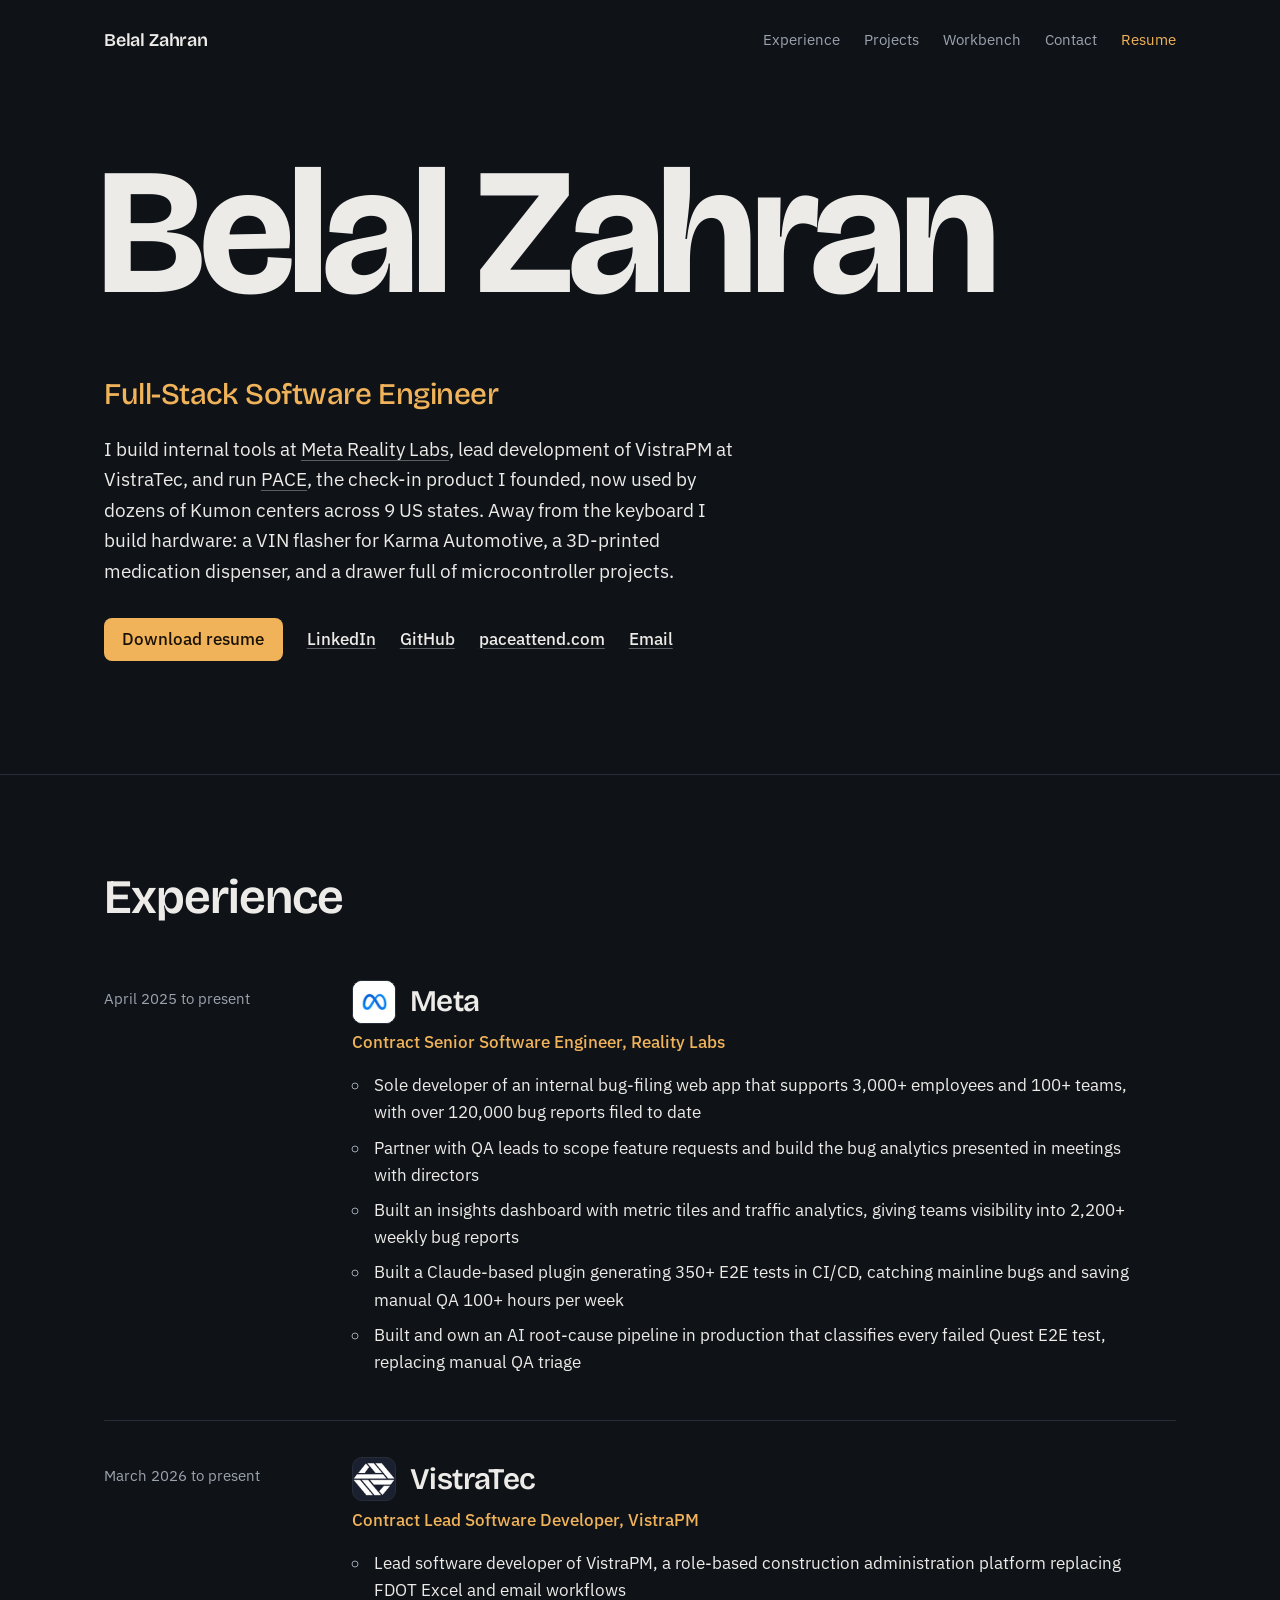
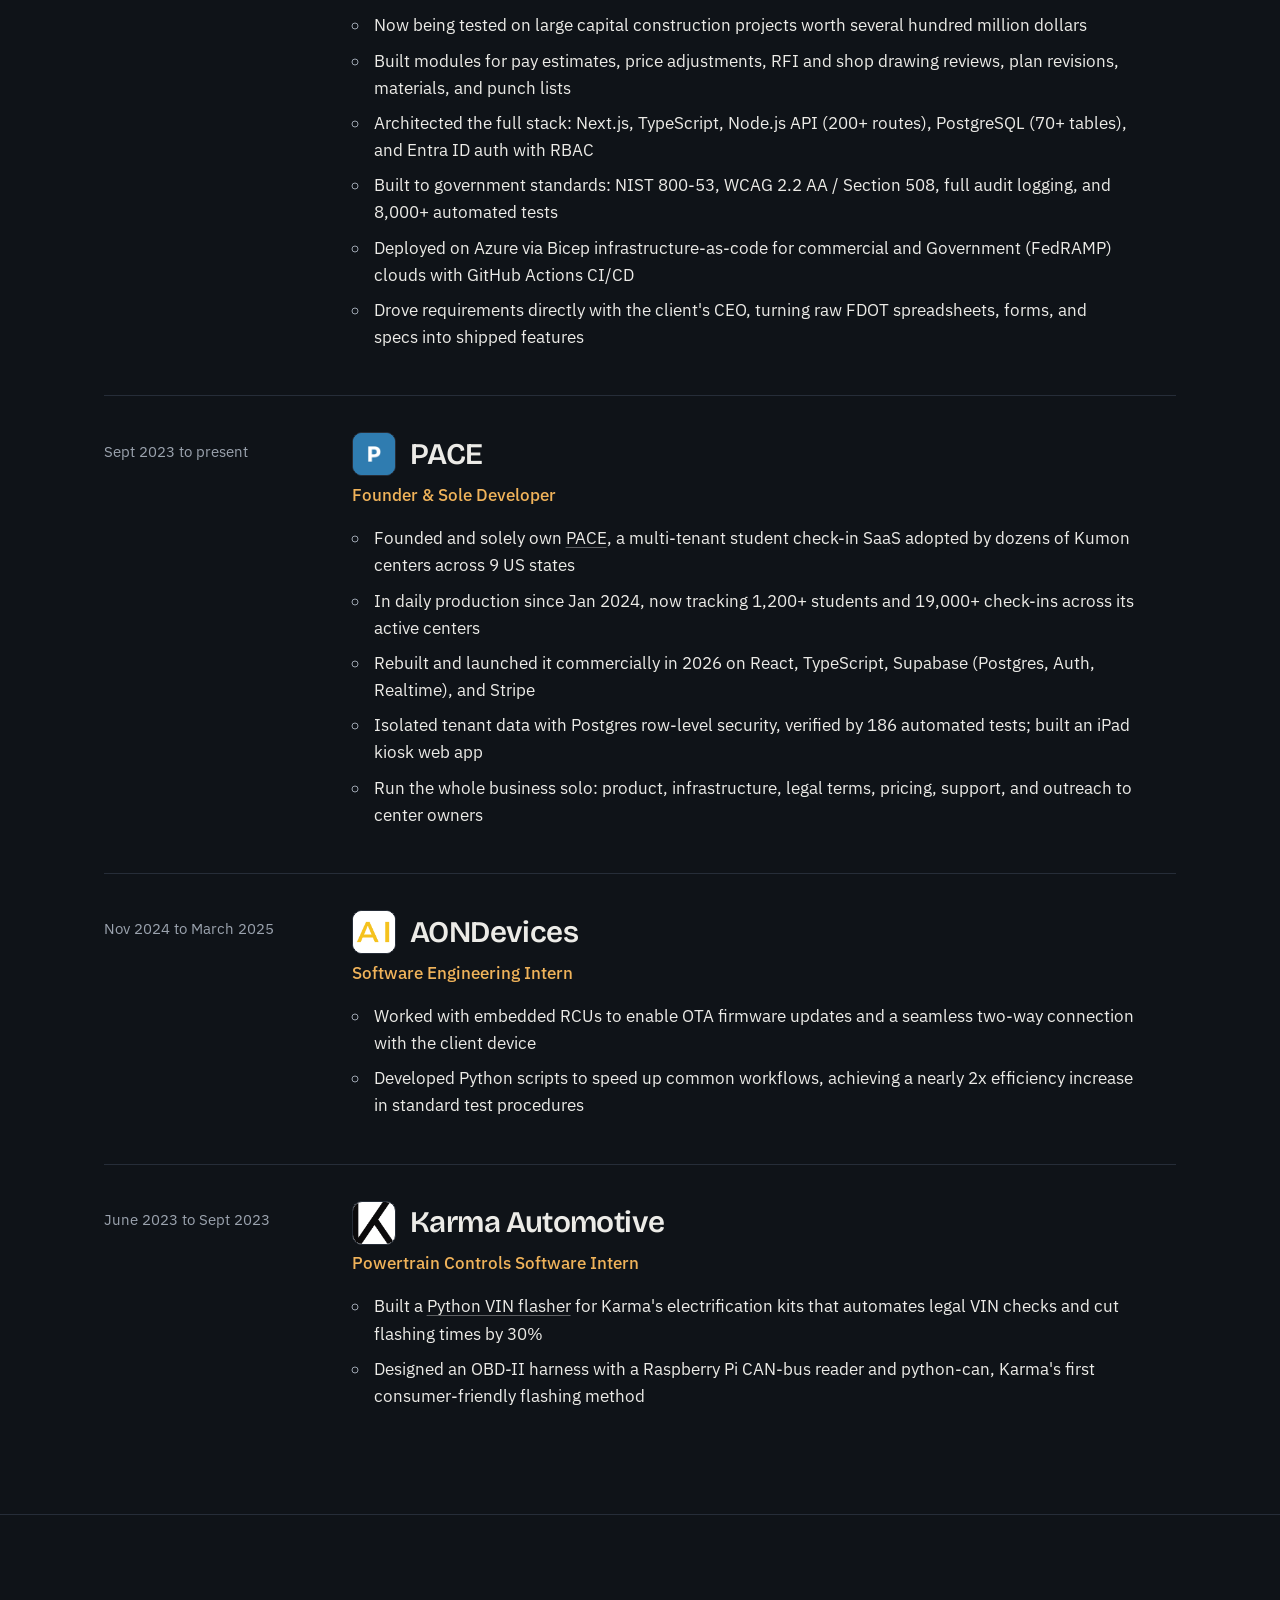
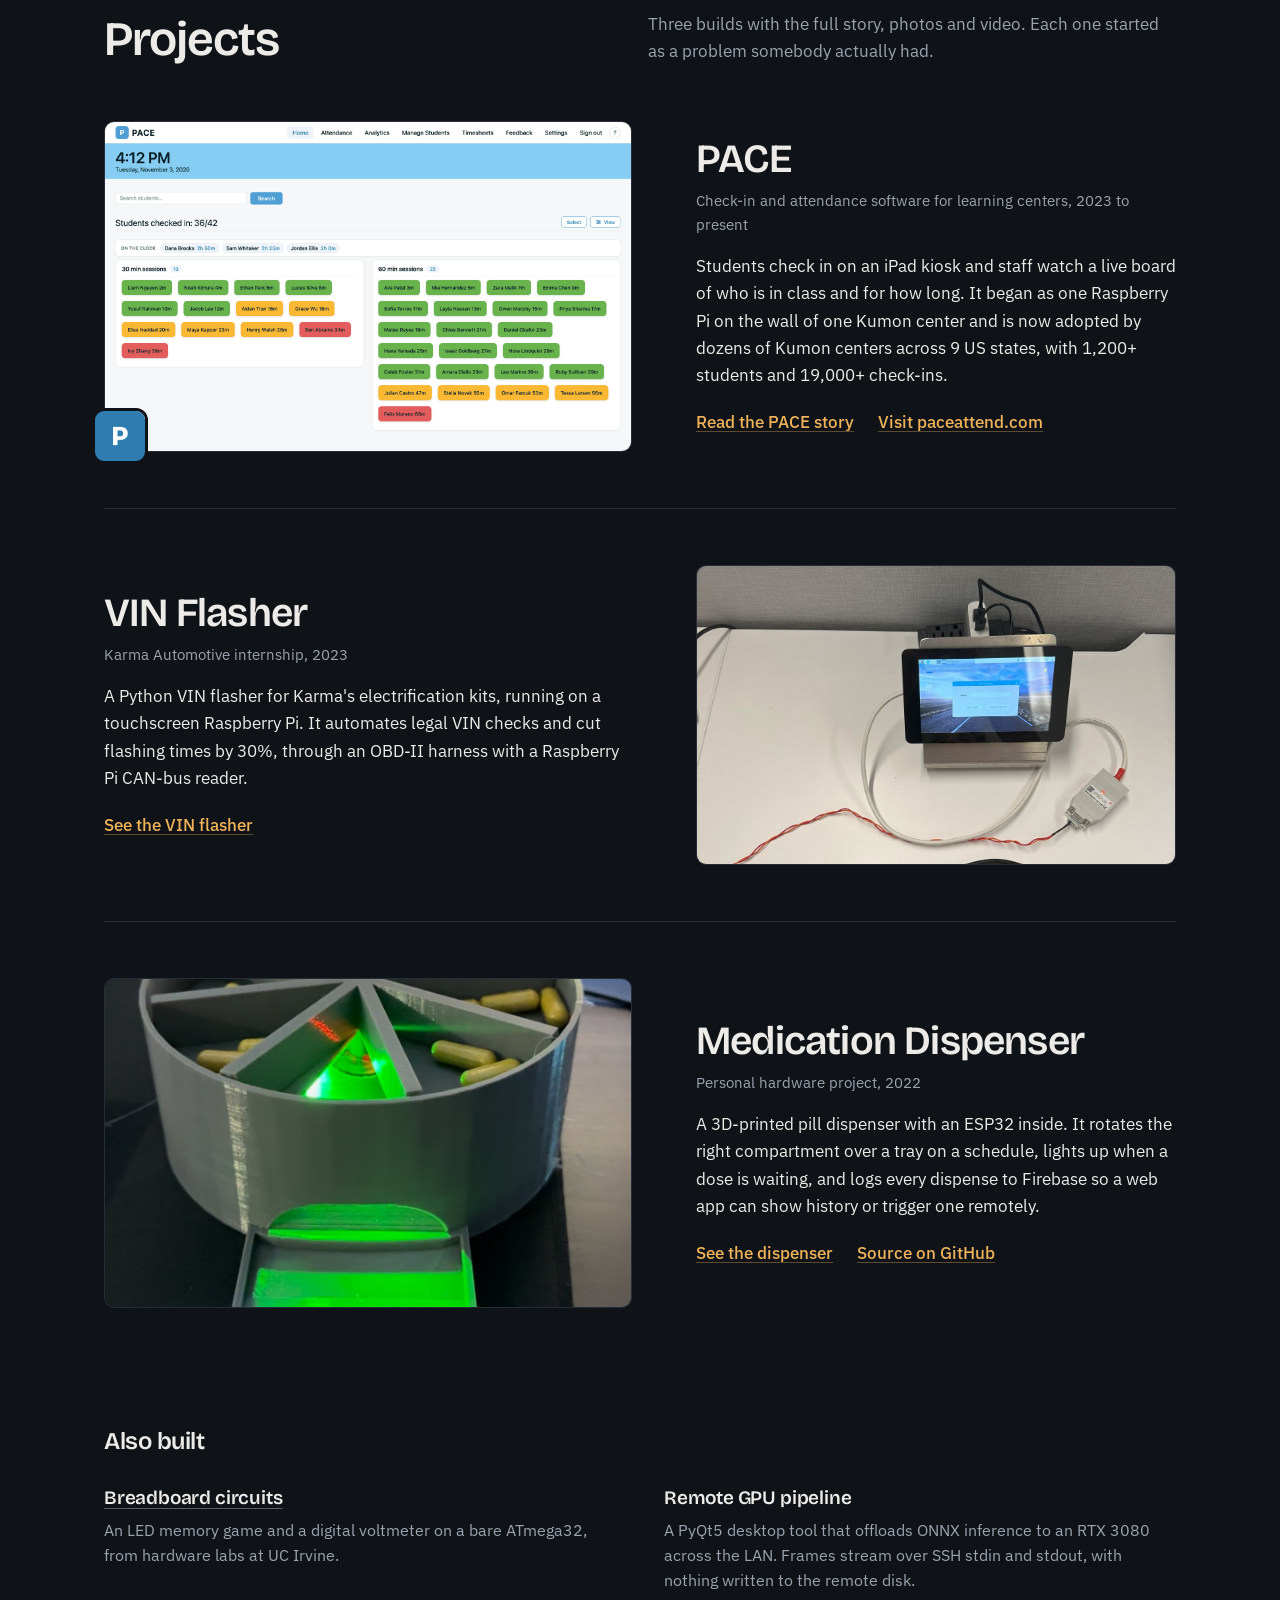
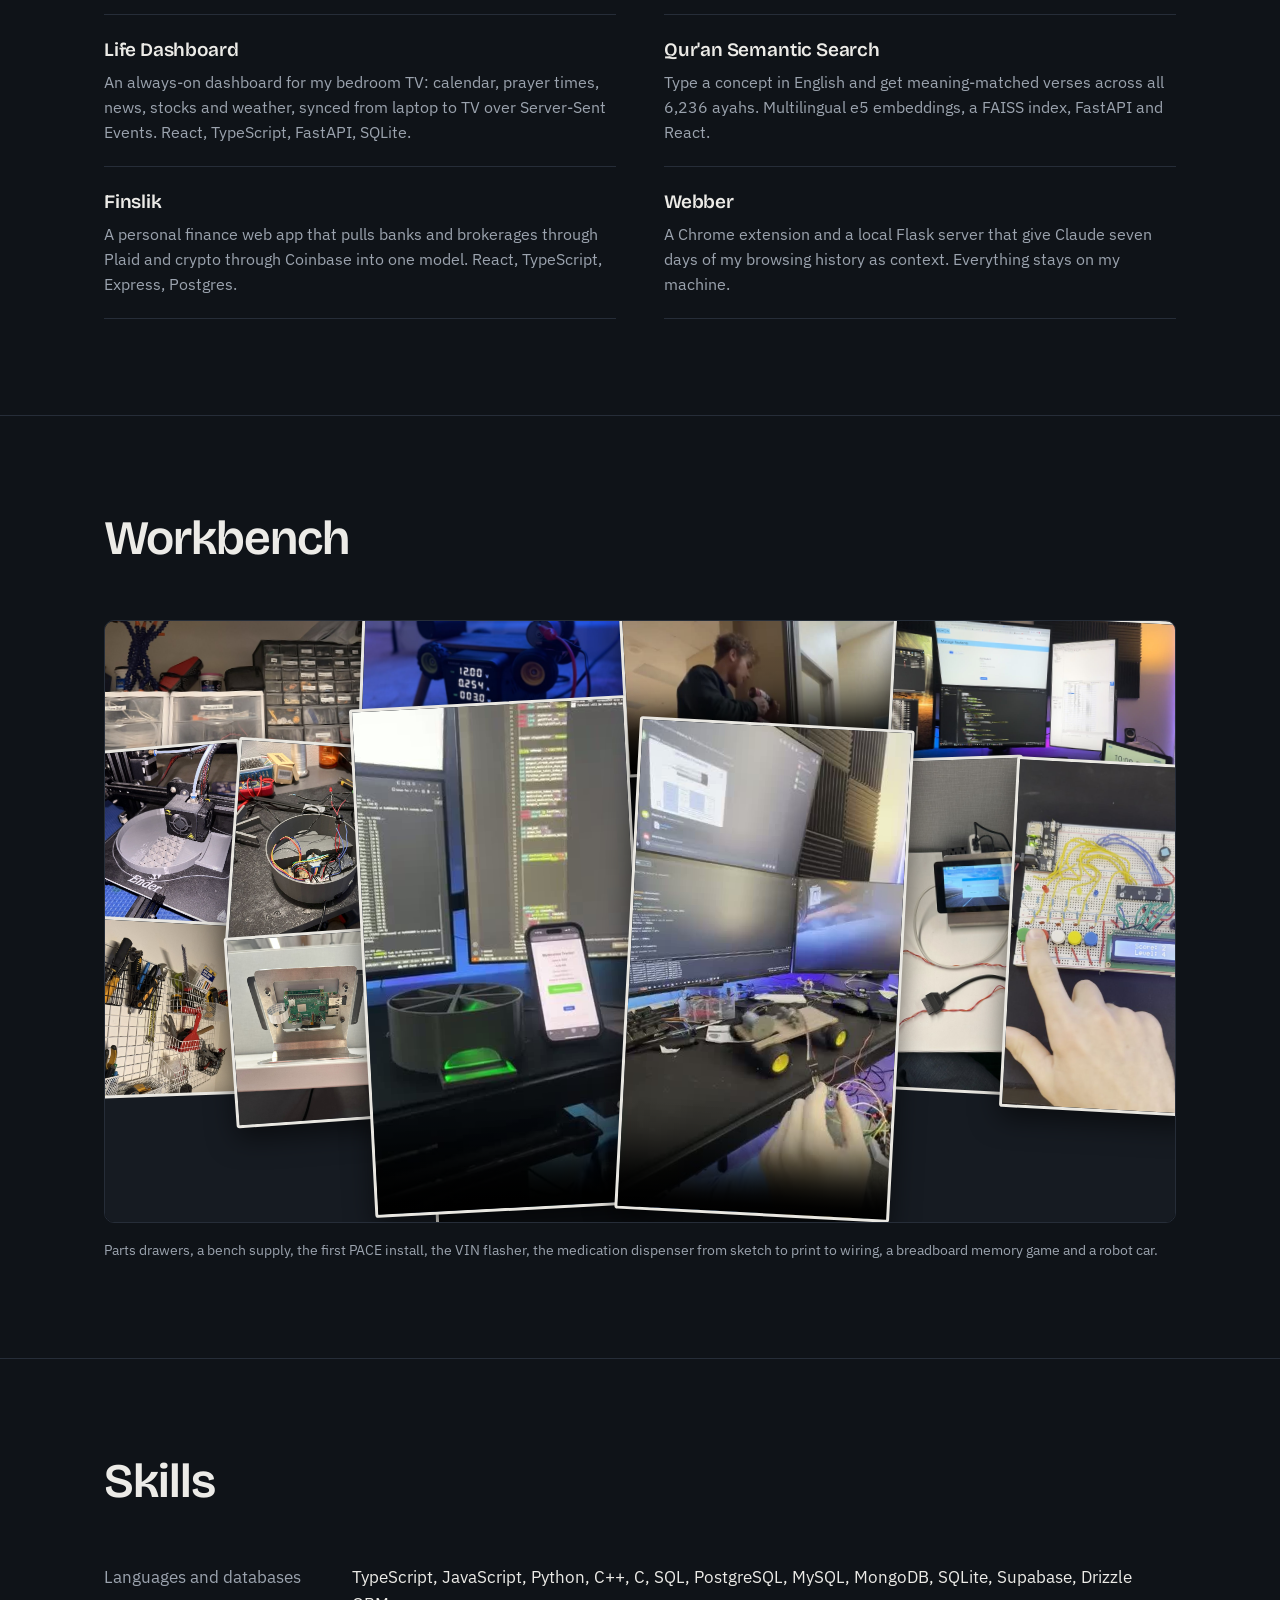
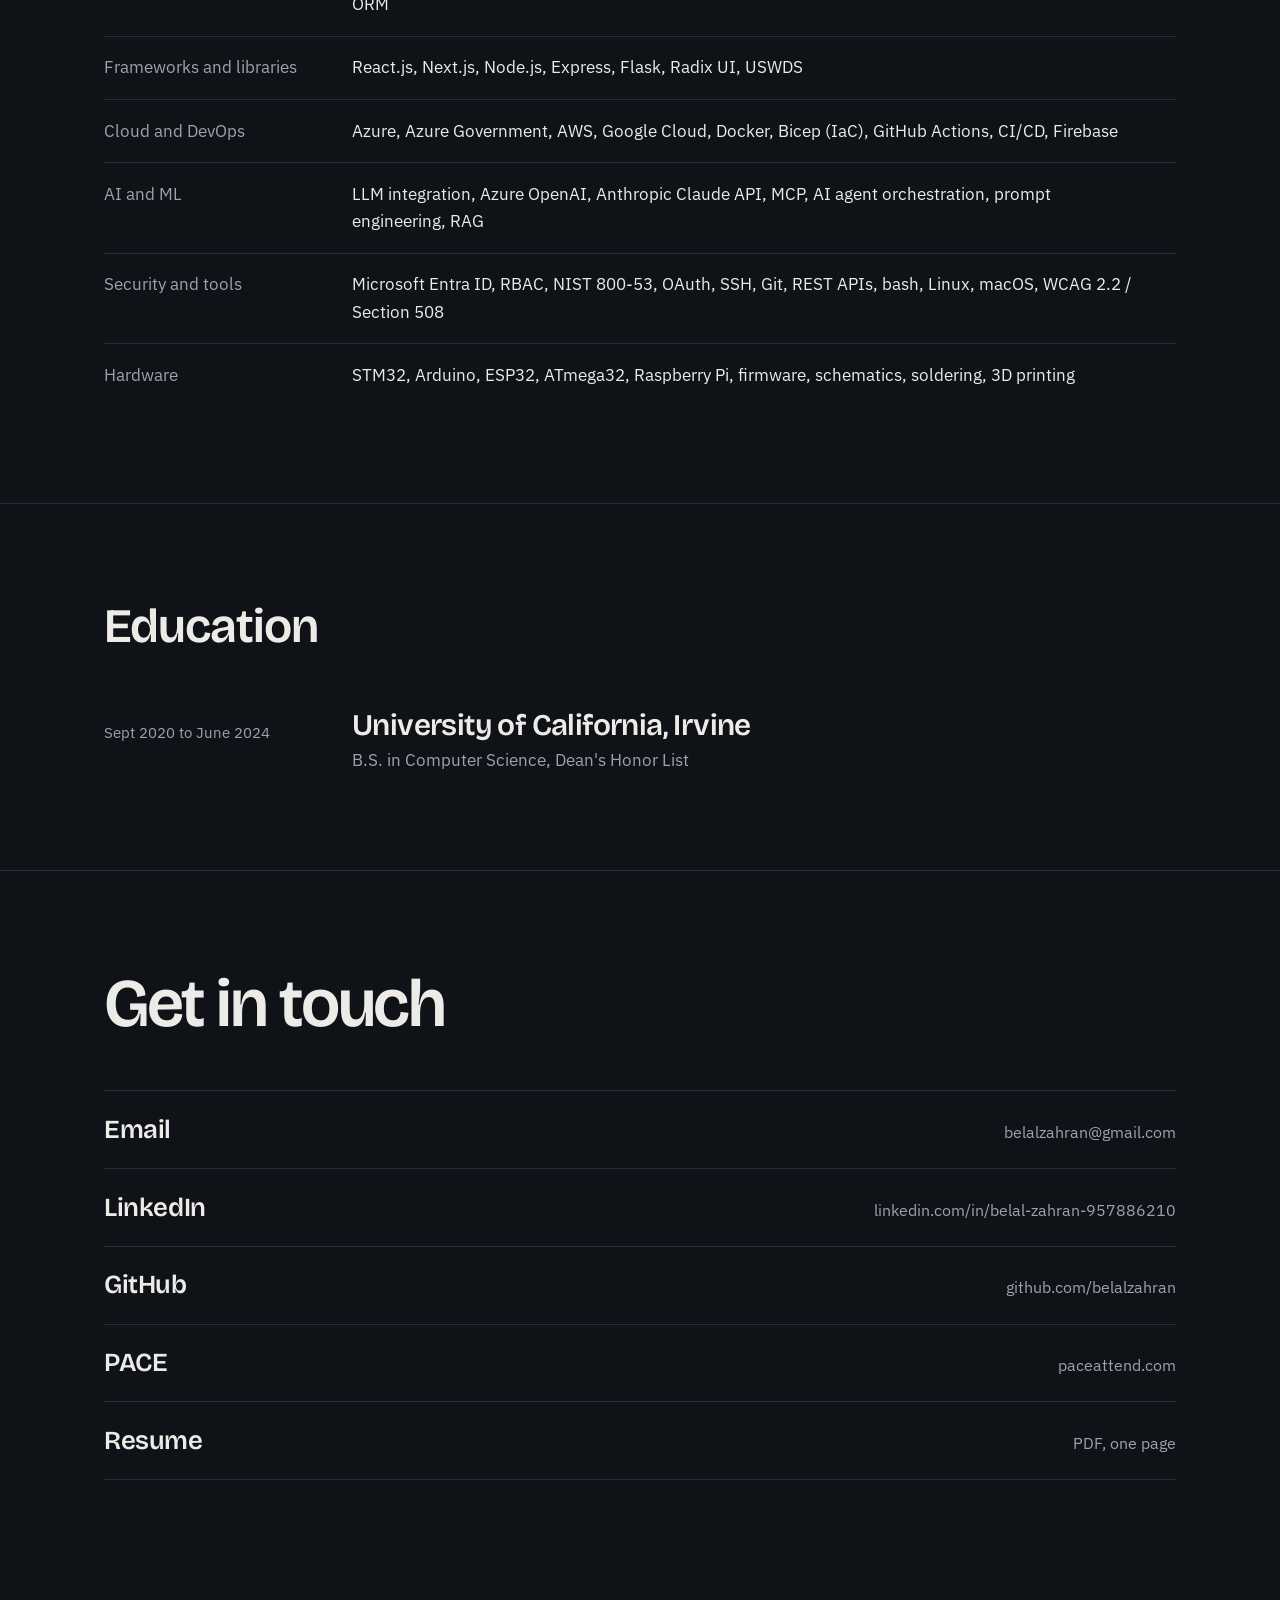
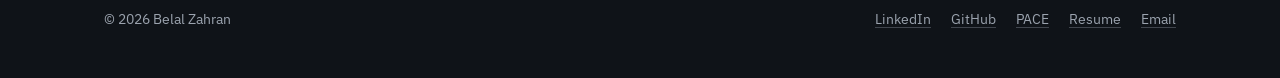
==== commit 15f9e304: "feat: add company logos, drop hero photo and intro lines, open resume in new tab" ====
--- a/index.html
+++ b/index.html
@@ -29,7 +29,7 @@
 		<a href="#projects">Projects</a>
 		<a href="#workbench">Workbench</a>
 		<a href="#contact">Contact</a>
-		<a class="top__resume" href="data/Belal_Zahran_Resume.pdf">Resume</a>
+		<a class="top__resume" href="data/Belal_Zahran_Resume.pdf" target="_blank" rel="noopener">Resume</a>
 	</nav>
 </header>
 
@@ -48,17 +48,13 @@
 				a 3D-printed medication dispenser, and a drawer full of microcontroller projects.
 			</p>
 			<ul class="links">
-				<li><a class="btn" href="data/Belal_Zahran_Resume.pdf">Download resume</a></li>
+				<li><a class="btn" href="data/Belal_Zahran_Resume.pdf" target="_blank" rel="noopener">Download resume</a></li>
 				<li><a href="https://www.linkedin.com/in/belal-zahran-957886210/" rel="noopener">LinkedIn</a></li>
 				<li><a href="https://github.com/belalzahran" rel="noopener">GitHub</a></li>
 				<li><a href="https://paceattend.com" rel="noopener">paceattend.com</a></li>
 				<li><a href="mailto:belalzahran@gmail.com">Email</a></li>
 			</ul>
 		</div>
-		<figure>
-			<img class="shot" src="data/pace/desk.jpg" alt="Desk with three monitors of code and a small Raspberry Pi touchscreen kiosk showing a clock" width="1300" height="734" fetchpriority="high">
-			<figcaption>January 2024. Writing the first version of PACE, with its Raspberry Pi kiosk running on the desk.</figcaption>
-		</figure>
 	</div>
 </section>
 
@@ -66,13 +62,12 @@
 	<div class="wrap">
 		<div class="section__head">
 			<h2>Experience</h2>
-			<p>Two contracts and a company of my own, all running at once. The wording matches my <a href="data/Belal_Zahran_Resume.pdf">resume</a>.</p>
 		</div>
 		<ol class="roles">
 			<li class="role">
 				<p class="role__when">April 2025 to present</p>
 				<div>
-					<h3><a href="https://about.meta.com/realitylabs/" rel="noopener">Meta</a></h3>
+					<h3 class="role__co"><img class="role__logo" src="data/logos/meta.png" alt="" width="44" height="44" style="background:#fff" loading="lazy" decoding="async"><a href="https://about.meta.com/realitylabs/" rel="noopener">Meta</a></h3>
 					<p class="role__title">Contract Senior Software Engineer, Reality Labs</p>
 					<ul>
 					<li>Sole developer of an internal bug-filing web app that supports 3,000+ employees and 100+ teams, with over 120,000 bug reports filed to date</li>
@@ -86,7 +81,7 @@
 			<li class="role">
 				<p class="role__when">March 2026 to present</p>
 				<div>
-					<h3>VistraTec</h3>
+					<h3 class="role__co"><img class="role__logo" src="data/logos/vistratec.png" alt="" width="44" height="44" style="background:#1b2030" loading="lazy" decoding="async">VistraTec</h3>
 					<p class="role__title">Contract Lead Software Developer, VistraPM</p>
 					<ul>
 					<li>Lead software developer of VistraPM, a role-based construction administration platform replacing FDOT Excel and email workflows</li>
@@ -102,7 +97,7 @@
 			<li class="role">
 				<p class="role__when">Sept 2023 to present</p>
 				<div>
-					<h3><a href="https://paceattend.com" rel="noopener">PACE</a></h3>
+					<h3 class="role__co"><img class="role__logo" src="data/logos/pace.png" alt="" width="44" height="44" style="background:#2f7cb0" loading="lazy" decoding="async"><a href="https://paceattend.com" rel="noopener">PACE</a></h3>
 					<p class="role__title">Founder &amp; Sole Developer</p>
 					<ul>
 					<li>Founded and solely own <a href="pace.html">PACE</a>, a multi-tenant student check-in SaaS adopted by dozens of Kumon centers across 9 US states</li>
@@ -116,7 +111,7 @@
 			<li class="role">
 				<p class="role__when">Nov 2024 to March 2025</p>
 				<div>
-					<h3>AONDevices</h3>
+					<h3 class="role__co"><img class="role__logo" src="data/logos/aondevices.png" alt="" width="44" height="44" style="background:#fff" loading="lazy" decoding="async">AONDevices</h3>
 					<p class="role__title">Software Engineering Intern</p>
 					<ul>
 					<li>Worked with embedded RCUs to enable OTA firmware updates and a seamless two-way connection with the client device</li>
@@ -127,7 +122,7 @@
 			<li class="role">
 				<p class="role__when">June 2023 to Sept 2023</p>
 				<div>
-					<h3>Karma Automotive</h3>
+					<h3 class="role__co"><img class="role__logo" src="data/logos/karma.png" alt="" width="44" height="44" style="background:#fff" loading="lazy" decoding="async">Karma Automotive</h3>
 					<p class="role__title">Powertrain Controls Software Intern</p>
 					<ul>
 					<li>Built a <a href="vinflash.html">Python VIN flasher</a> for Karma's electrification kits that automates legal VIN checks and cut flashing times by 30%</li>
@@ -232,10 +227,6 @@
 	<div class="wrap">
 		<div class="section__head">
 			<h2>Workbench</h2>
-			<p>
-				When something annoys me, my first thought is whether I can build a fix. Sometimes that is
-				software. Sometimes it is the 3D printer, a soldering iron and whatever board is closest.
-			</p>
 		</div>
 		<div class="board">
 			<figure class="tile" style="--x:-18;--y:-18;--w:355;--h:194;--r:-3deg;--z:1"><img src="data/workbench/parts.jpg" alt="Labeled drawers of motors, batteries, soldering supplies and small parts" width="1200" height="900" loading="lazy" decoding="async"></figure>
@@ -295,7 +286,7 @@
 			<li><a href="https://www.linkedin.com/in/belal-zahran-957886210/" rel="noopener"><b>LinkedIn</b><span>linkedin.com/in/belal-zahran-957886210</span></a></li>
 			<li><a href="https://github.com/belalzahran" rel="noopener"><b>GitHub</b><span>github.com/belalzahran</span></a></li>
 			<li><a href="https://paceattend.com" rel="noopener"><b>PACE</b><span>paceattend.com</span></a></li>
-			<li><a href="data/Belal_Zahran_Resume.pdf"><b>Resume</b><span>PDF, one page</span></a></li>
+			<li><a href="data/Belal_Zahran_Resume.pdf" target="_blank" rel="noopener"><b>Resume</b><span>PDF, one page</span></a></li>
 		</ul>
 	</div>
 </section>
@@ -308,7 +299,7 @@
 		<a href="https://www.linkedin.com/in/belal-zahran-957886210/" rel="noopener">LinkedIn</a>
 		<a href="https://github.com/belalzahran" rel="noopener">GitHub</a>
 		<a href="https://paceattend.com" rel="noopener">PACE</a>
-		<a href="data/Belal_Zahran_Resume.pdf">Resume</a>
+		<a href="data/Belal_Zahran_Resume.pdf" target="_blank" rel="noopener">Resume</a>
 		<a href="mailto:belalzahran@gmail.com">Email</a>
 	</nav>
 </footer>
--- a/css/site.css
+++ b/css/site.css
@@ -107,9 +107,6 @@
 
 .shot { border-radius: var(--radius); border: 1px solid var(--line); background: var(--raised); width: 100%; }
 
-@media (min-width: 56rem) {
-	.hero__grid { grid-template-columns: minmax(0, 1fr) minmax(0, 1.1fr); gap: 4rem; align-items: start; }
-}
 
 /* ---------- Sections ---------- */
 
@@ -129,6 +126,8 @@
 .role:last-child { padding-bottom: 0; }
 .role__when { color: var(--muted); font-size: 0.9375rem; font-variant-numeric: tabular-nums; padding-top: 0.45rem; }
 .role h3 { font-size: clamp(1.5rem, 2.6vw, 1.875rem); }
+.role__co { display: flex; align-items: center; gap: 0.875rem; }
+.role__logo { width: 2.75rem; height: 2.75rem; flex: none; border-radius: 0.625rem; object-fit: contain; border: 1px solid var(--line); }
 .role h3 a { text-decoration: none; }
 .role h3 a:hover { text-decoration: underline; }
 .role__title { color: var(--accent); font-weight: 500; margin: 0.35rem 0 1rem; }
